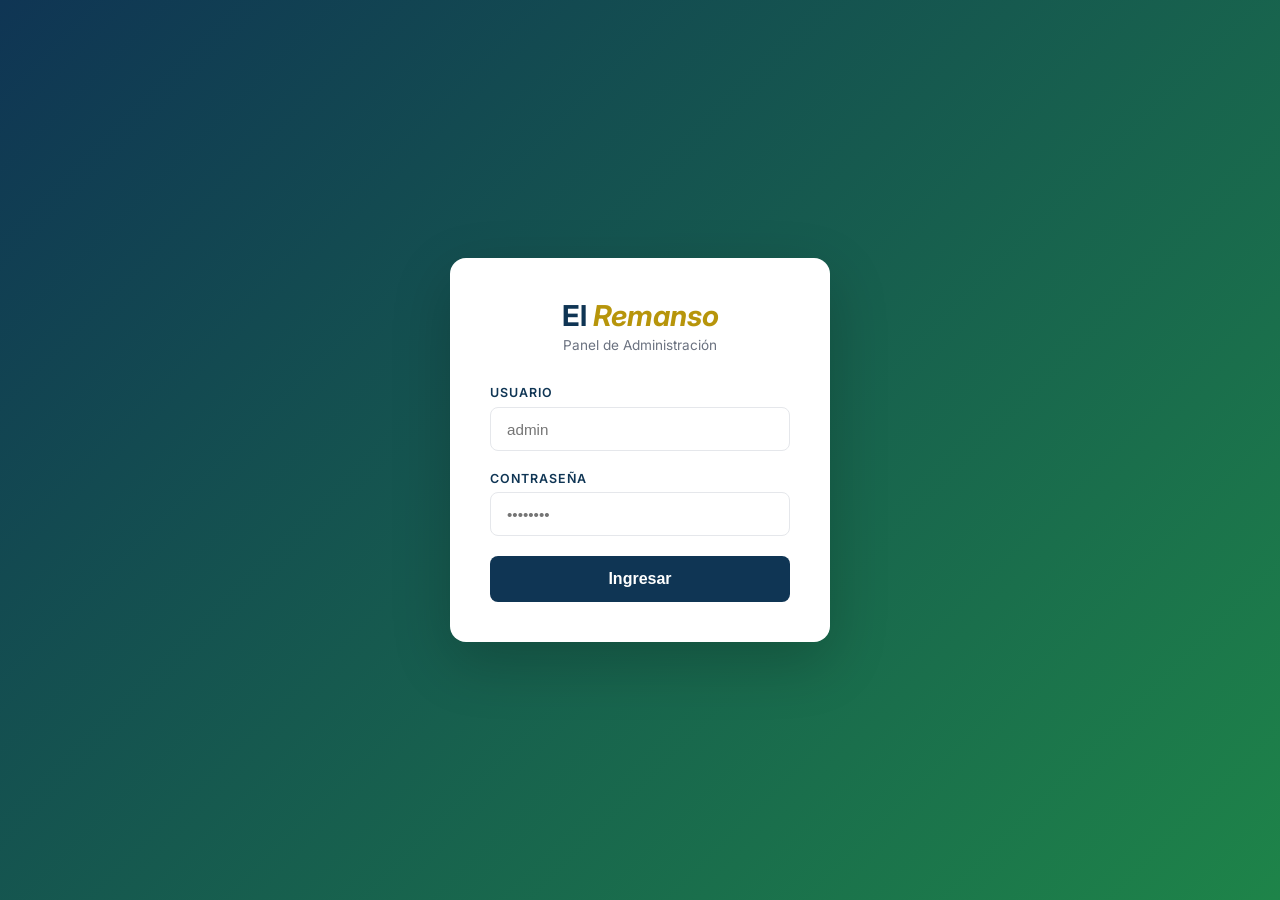
==== index.html @ 574b4c00 "restaurar pagina principal" ====
<!DOCTYPE html>
<html lang="es">
<head>
  <meta charset="UTF-8"/>
  <meta name="viewport" content="width=device-width, initial-scale=1.0"/>
  <title>Panel Admin – El Remanso</title>
  <link href="https://fonts.googleapis.com/css2?family=Inter:wght@300;400;500;600;700&display=swap" rel="stylesheet"/>
  <style>
    * { box-sizing: border-box; margin: 0; padding: 0; }
    body { font-family: 'Inter', sans-serif; background: #f0f4f8; min-height: 100vh; }

    /* LOGIN */
    .login-screen {
      min-height: 100vh;
      display: flex; align-items: center; justify-content: center;
      background: linear-gradient(135deg, #0F3554 0%, #1E8449 100%);
    }
    .login-box {
      background: #fff;
      border-radius: 16px;
      padding: 2.5rem;
      width: 100%;
      max-width: 380px;
      box-shadow: 0 20px 60px rgba(0,0,0,.2);
      text-align: center;
    }
    .login-logo {
      font-size: 1.8rem;
      font-weight: 700;
      color: #0F3554;
      margin-bottom: .3rem;
    }
    .login-logo em { color: #B7950B; font-style: italic; }
    .login-sub { font-size: .85rem; color: #6B7280; margin-bottom: 2rem; }
    .login-box label { display: block; text-align: left; font-size: .78rem; font-weight: 600; color: #0F3554; letter-spacing: .08em; text-transform: uppercase; margin-bottom: .4rem; }
    .login-box input { width: 100%; padding: .8rem 1rem; border: 1.5px solid #e5e7eb; border-radius: 8px; font-size: .95rem; margin-bottom: 1.2rem; outline: none; transition: border-color .2s; }
    .login-box input:focus { border-color: #0F3554; }
    .login-btn { width: 100%; padding: .9rem; background: #0F3554; color: #fff; border: none; border-radius: 8px; font-size: 1rem; font-weight: 600; cursor: pointer; transition: background .2s; }
    .login-btn:hover { background: #1A5276; }
    .login-error { color: #e53e3e; font-size: .85rem; margin-top: .8rem; display: none; }

    /* PANEL */
    .panel { display: none; }
    .topbar {
      background: #0F3554;
      color: #fff;
      padding: 1rem 2rem;
      display: flex; align-items: center; justify-content: space-between;
    }
    .topbar-logo { font-size: 1.2rem; font-weight: 700; }
    .topbar-logo em { color: #F0D080; font-style: italic; }
    .topbar-right { display: flex; align-items: center; gap: 1rem; font-size: .85rem; }
    .logout-btn { background: rgba(255,255,255,.15); border: none; color: #fff; padding: .4rem 1rem; border-radius: 6px; cursor: pointer; font-size: .85rem; }
    .logout-btn:hover { background: rgba(255,255,255,.25); }

    .panel-body { display: grid; grid-template-columns: 220px 1fr; min-height: calc(100vh - 60px); }

    /* SIDEBAR */
    .sidebar { background: #fff; border-right: 1px solid #e5e7eb; padding: 1.5rem 0; }
    .sidebar-item {
      display: flex; align-items: center; gap: .8rem;
      padding: .8rem 1.5rem;
      cursor: pointer;
      font-size: .9rem; font-weight: 500; color: #374151;
      transition: all .15s;
      border-left: 3px solid transparent;
    }
    .sidebar-item:hover { background: #f0f4f8; color: #0F3554; }
    .sidebar-item.active { background: #EFF6FF; color: #0F3554; border-left-color: #0F3554; font-weight: 600; }
    .sidebar-item .icon { font-size: 1.2rem; }

    /* CONTENT */
    .content { padding: 2rem; overflow-y: auto; }
    .page { display: none; }
    .page.active { display: block; }
    .page-title { font-size: 1.5rem; font-weight: 700; color: #0F3554; margin-bottom: .5rem; }
    .page-desc { color: #6B7280; font-size: .9rem; margin-bottom: 2rem; }

    /* CARDS */
    .info-grid { display: grid; grid-template-columns: repeat(auto-fit, minmax(200px, 1fr)); gap: 1rem; margin-bottom: 2rem; }
    .info-card { background: #fff; border-radius: 10px; padding: 1.2rem; border: 1px solid #e5e7eb; }
    .info-card .num { font-size: 2rem; font-weight: 700; color: #0F3554; }
    .info-card .label { font-size: .82rem; color: #6B7280; margin-top: .2rem; }

    /* FORM */
    .form-section { background: #fff; border-radius: 12px; padding: 1.8rem; border: 1px solid #e5e7eb; margin-bottom: 1.5rem; }
    .form-section h3 { font-size: 1rem; font-weight: 600; color: #0F3554; margin-bottom: 1.2rem; padding-bottom: .8rem; border-bottom: 1px solid #f3f4f6; }
    .form-group { margin-bottom: 1.2rem; }
    .form-group label { display: block; font-size: .78rem; font-weight: 600; color: #374151; letter-spacing: .08em; text-transform: uppercase; margin-bottom: .4rem; }
    .form-group input, .form-group textarea, .form-group select { width: 100%; padding: .75rem 1rem; border: 1.5px solid #e5e7eb; border-radius: 8px; font-size: .93rem; font-family: 'Inter', sans-serif; outline: none; transition: border-color .2s; }
    .form-group input:focus, .form-group textarea:focus { border-color: #0F3554; }
    .form-row { display: grid; grid-template-columns: 1fr 1fr; gap: 1rem; }
    .save-btn { background: #1E8449; color: #fff; border: none; padding: .8rem 2rem; border-radius: 8px; font-size: .95rem; font-weight: 600; cursor: pointer; transition: background .2s; }
    .save-btn:hover { background: #27AE60; }
    .save-msg { display: none; margin-left: 1rem; color: #1E8449; font-size: .9rem; font-weight: 500; }

    /* HABITACIONES */
    .room-list { display: flex; flex-direction: column; gap: 1rem; }
    .room-item { background: #fff; border-radius: 10px; padding: 1.2rem 1.5rem; border: 1px solid #e5e7eb; display: flex; align-items: center; justify-content: space-between; }
    .room-item-info h4 { font-size: .95rem; font-weight: 600; color: #0F3554; }
    .room-item-info p { font-size: .82rem; color: #6B7280; margin-top: .2rem; }
    .room-badge-sm { font-size: .72rem; font-weight: 600; padding: .25rem .7rem; border-radius: 20px; }
    .badge-triple { background: #dbeafe; color: #1e40af; }
    .badge-doble { background: #dcfce7; color: #166534; }
    .badge-mat { background: #fef3c7; color: #92400e; }
    .room-actions { display: flex; gap: .5rem; }
    .btn-sm { padding: .4rem .9rem; border-radius: 6px; font-size: .8rem; font-weight: 600; cursor: pointer; border: none; }
    .btn-edit { background: #e0f2fe; color: #0369a1; }
    .btn-edit:hover { background: #bae6fd; }

    /* INSTRUCCIONES */
    .instructions { background: #fff; border-radius: 12px; padding: 1.8rem; border: 1px solid #e5e7eb; }
    .step { display: flex; gap: 1rem; margin-bottom: 1.5rem; align-items: flex-start; }
    .step-num { background: #0F3554; color: #fff; width: 32px; height: 32px; border-radius: 50%; display: flex; align-items: center; justify-content: center; font-weight: 700; font-size: .9rem; flex-shrink: 0; }
    .step-content h4 { font-size: .95rem; font-weight: 600; color: #0F3554; margin-bottom: .3rem; }
    .step-content p { font-size: .85rem; color: #6B7280; line-height: 1.6; }
    .code-block { background: #f8fafc; border: 1px solid #e5e7eb; border-radius: 6px; padding: .6rem 1rem; font-family: monospace; font-size: .85rem; color: #374151; margin-top: .5rem; }

    @media (max-width: 768px) {
      .panel-body { grid-template-columns: 1fr; }
      .sidebar { display: none; }
      .form-row { grid-template-columns: 1fr; }
    }
  </style>
</head>
<body>

<!-- LOGIN -->
<div class="login-screen" id="loginScreen">
  <div class="login-box">
    <div class="login-logo">El <em>Remanso</em></div>
    <p class="login-sub">Panel de Administración</p>
    <label for="user">Usuario</label>
    <input type="text" id="user" placeholder="admin"/>
    <label for="pass">Contraseña</label>
    <input type="password" id="pass" placeholder="••••••••" onkeydown="if(event.key==='Enter') login()"/>
    <button class="login-btn" onclick="login()">Ingresar</button>
    <p class="login-error" id="loginError">❌ Usuario o contraseña incorrectos</p>
  </div>
</div>

<!-- PANEL -->
<div class="panel" id="panel">
  <div class="topbar">
    <div class="topbar-logo">El <em>Remanso</em> — Admin</div>
    <div class="topbar-right">
      <span>👤 Administrador</span>
      <button class="logout-btn" onclick="logout()">Cerrar sesión</button>
    </div>
  </div>

  <div class="panel-body">
    <div class="sidebar">
      <div class="sidebar-item active" onclick="showPage('dashboard')">
        <span class="icon">📊</span> Dashboard
      </div>
      <div class="sidebar-item" onclick="showPage('general')">
        <span class="icon">⚙️</span> Datos generales
      </div>
      <div class="sidebar-item" onclick="showPage('habitaciones')">
        <span class="icon">🛏️</span> Habitaciones
      </div>
      <div class="sidebar-item" onclick="showPage('fotos')">
        <span class="icon">📸</span> Cómo subir fotos
      </div>
      <div class="sidebar-item" onclick="showPage('sitio')">
        <span class="icon">🌐</span> Ver sitio
      </div>
    </div>

    <div class="content">

      <!-- DASHBOARD -->
      <div class="page active" id="page-dashboard">
        <h2 class="page-title">¡Bienvenido al Panel! 🌴</h2>
        <p class="page-desc">Desde aquí puedes administrar el sitio web de El Remanso.</p>
        <div class="info-grid">
          <div class="info-card"><div class="num">7</div><div class="label">Habitaciones disponibles</div></div>
          <div class="info-card"><div class="num">1</div><div class="label">Departamento Triple</div></div>
          <div class="info-card"><div class="num">3</div><div class="label">Departamentos Dobles</div></div>
          <div class="info-card"><div class="num">3</div><div class="label">Habitaciones Matrimoniales</div></div>
        </div>
        <div class="form-section">
          <h3>🔗 Links importantes</h3>
          <p style="font-size:.9rem;color:#374151;margin-bottom:.8rem;">📱 <strong>Sitio web:</strong> <a href="https://elremanso-tonsupa.netlify.app" target="_blank" style="color:#0F3554;">elremanso-tonsupa.netlify.app</a></p>
          <p style="font-size:.9rem;color:#374151;margin-bottom:.8rem;">💬 <strong>WhatsApp:</strong> +593 96 356 0568</p>
          <p style="font-size:.9rem;color:#374151;">📍 <strong>Ubicación:</strong> Tonsupa, Esmeraldas, Ecuador</p>
        </div>
      </div>

      <!-- DATOS GENERALES -->
      <div class="page" id="page-general">
        <h2 class="page-title">⚙️ Datos Generales</h2>
        <p class="page-desc">Para cambiar estos datos, edita el archivo <strong>index.html</strong> en VS Code.</p>
        <div class="form-section">
          <h3>Información del hostal</h3>
          <div class="form-group">
            <label>Nombre del hostal</label>
            <input type="text" value="El Remanso" id="nombreHostal"/>
          </div>
          <div class="form-row">
            <div class="form-group">
              <label>Número WhatsApp</label>
              <input type="text" value="+593 96 356 0568" id="waHostal"/>
            </div>
            <div class="form-group">
              <label>Instagram</label>
              <input type="text" value="@elremanso_tonsupa" id="igHostal"/>
            </div>
          </div>
          <div class="form-group">
            <label>Texto principal (hero)</label>
            <input type="text" value="Tu paraíso junto al Pacífico" id="heroText"/>
          </div>
          <div class="form-group">
            <label>Subtítulo</label>
            <input type="text" value="Departamentos completos con cocina, sala y baño privado. A solo 30 metros del mar." id="heroSub"/>
          </div>
          <button class="save-btn" onclick="mostrarInstrucciones()">Ver instrucciones para guardar</button>
          <span class="save-msg" id="saveMsg">✅ Copia estos valores en tu index.html</span>
        </div>
        <div class="form-section" id="instruccionesDiv" style="display:none;">
          <h3>📋 Cómo aplicar los cambios</h3>
          <div class="step">
            <div class="step-num">1</div>
            <div class="step-content">
              <h4>Abre index.html en VS Code</h4>
              <p>En el panel izquierdo haz clic en index.html</p>
            </div>
          </div>
          <div class="step">
            <div class="step-num">2</div>
            <div class="step-content">
              <h4>Busca el texto a cambiar</h4>
              <p>Usa <strong>Ctrl + F</strong> para buscar el texto original y reemplázalo</p>
            </div>
          </div>
          <div class="step">
            <div class="step-num">3</div>
            <div class="step-content">
              <h4>Guarda y sube</h4>
              <div class="code-block">Ctrl + S → git add . → git commit -m "cambios" → git push</div>
            </div>
          </div>
        </div>
      </div>

      <!-- HABITACIONES -->
      <div class="page" id="page-habitaciones">
        <h2 class="page-title">🛏️ Habitaciones</h2>
        <p class="page-desc">Listado de todas las habitaciones del hostal.</p>
        <div class="room-list">
          <div class="room-item">
            <div class="room-item-info">
              <h4>Departamento Triple — Depto 9</h4>
              <p>Hasta 8 personas · 3 habitaciones · 2 baños · A/C · TV · Refrigeradora · Wi-Fi</p>
            </div>
            <span class="room-badge-sm badge-triple">Triple</span>
          </div>
          <div class="room-item">
            <div class="room-item-info">
              <h4>Departamento Doble — Depto 4</h4>
              <p>Hasta 5 personas · 2 habitaciones · Baño privado · Cocina · A/C · TV</p>
            </div>
            <span class="room-badge-sm badge-doble">Doble</span>
          </div>
          <div class="room-item">
            <div class="room-item-info">
              <h4>Departamento Doble — Cabaña 10</h4>
              <p>Hasta 6 personas · 2 habitaciones · Baño privado · A/C · TV</p>
            </div>
            <span class="room-badge-sm badge-doble">Doble</span>
          </div>
          <div class="room-item">
            <div class="room-item-info">
              <h4>Departamento Doble — Cabaña 11</h4>
              <p>Hasta 6 personas · 2 habitaciones · Baño privado · A/C · TV</p>
            </div>
            <span class="room-badge-sm badge-doble">Doble</span>
          </div>
          <div class="room-item">
            <div class="room-item-info">
              <h4>Habitación Matrimonial — Cabaña 6</h4>
              <p>2 personas · Cama matrimonial · Baño privado · A/C · TV · Refrigeradora</p>
            </div>
            <span class="room-badge-sm badge-mat">Matrimonial</span>
          </div>
          <div class="room-item">
            <div class="room-item-info">
              <h4>Habitación Matrimonial — Cabaña 8</h4>
              <p>2 personas · Cama matrimonial · Baño privado · A/C · TV · Refrigeradora</p>
            </div>
            <span class="room-badge-sm badge-mat">Matrimonial</span>
          </div>
          <div class="room-item">
            <div class="room-item-info">
              <h4>Habitación Matrimonial — Cabaña 12</h4>
              <p>2 personas · Cama matrimonial · Baño privado · A/C · TV · Refrigeradora</p>
            </div>
            <span class="room-badge-sm badge-mat">Matrimonial</span>
          </div>
        </div>
      </div>

      <!-- FOTOS -->
      <div class="page" id="page-fotos">
        <h2 class="page-title">📸 Cómo subir fotos</h2>
        <p class="page-desc">Sigue estos pasos para agregar o cambiar fotos en el sitio.</p>
        <div class="instructions">
          <div class="step">
            <div class="step-num">1</div>
            <div class="step-content">
              <h4>Guarda la foto en tu computadora</h4>
              <p>Descarga la foto de tu celular o WhatsApp a tu PC.</p>
            </div>
          </div>
          <div class="step">
            <div class="step-num">2</div>
            <div class="step-content">
              <h4>Copia la foto a la carpeta images</h4>
              <p>Ve a esta carpeta en tu PC y pega la foto ahí:</p>
              <div class="code-block">C:\Users\Njpf\el-remanso\images\</div>
            </div>
          </div>
          <div class="step">
            <div class="step-num">3</div>
            <div class="step-content">
              <h4>Renombra la foto con el nombre correcto</h4>
              <p>Cada foto tiene un nombre específico en el sitio:</p>
              <div class="code-block">
                hero.jpg → foto de fondo principal<br/>
                triple.jpg → departamento triple<br/>
                doble-habitacion.jpg → departamento doble 4<br/>
                cabana10.jpg → cabaña 10<br/>
                cabana11.jpg → cabaña 11<br/>
                mat6-2.jpg → matrimonial cabaña 6<br/>
                mat8-2.jpg → matrimonial cabaña 8<br/>
                mat12-1.jpg → matrimonial cabaña 12<br/>
                piscina1.jpg → piscina<br/>
                area-social.jpg → área social<br/>
                gimnasio.jpg → gimnasio<br/>
                billar.jpg → billar<br/>
                fachada.jpg → fachada exterior
              </div>
            </div>
          </div>
          <div class="step">
            <div class="step-num">4</div>
            <div class="step-content">
              <h4>Sube los cambios a internet</h4>
              <p>En la terminal de VS Code ejecuta:</p>
              <div class="code-block">git add .<br/>git commit -m "nuevas fotos"<br/>git push</div>
            </div>
          </div>
        </div>
      </div>

      <!-- SITIO -->
      <div class="page" id="page-sitio">
        <h2 class="page-title">🌐 Ver sitio web</h2>
        <p class="page-desc">Accede al sitio web público de El Remanso.</p>
        <div class="form-section">
          <h3>Links del sitio</h3>
          <p style="margin-bottom:1rem;font-size:.95rem;">
            🌍 <strong>Sitio público:</strong><br/>
            <a href="https://elremanso-tonsupa.netlify.app" target="_blank" style="color:#0F3554;font-size:1.1rem;font-weight:600;">elremanso-tonsupa.netlify.app</a>
          </p>
          <a href="https://elremanso-tonsupa.netlify.app" target="_blank" style="display:inline-block;background:#0F3554;color:#fff;padding:.8rem 1.8rem;border-radius:8px;font-weight:600;text-decoration:none;margin-top:.5rem;">
            Abrir sitio web →
          </a>
        </div>
      </div>

    </div>
  </div>
</div>

<script>
  // ─── CREDENCIALES ────────────────────────────
  // Cambia estas credenciales cuando quieras
  const USUARIO = 'admin';
  const PASSWORD = 'remanso2025';

  function login() {
    const u = document.getElementById('user').value;
    const p = document.getElementById('pass').value;
    if (u === USUARIO && p === PASSWORD) {
      document.getElementById('loginScreen').style.display = 'none';
      document.getElementById('panel').style.display = 'block';
    } else {
      document.getElementById('loginError').style.display = 'block';
    }
  }

  function logout() {
    document.getElementById('loginScreen').style.display = 'flex';
    document.getElementById('panel').style.display = 'none';
    document.getElementById('user').value = '';
    document.getElementById('pass').value = '';
  }

  function showPage(name) {
    document.querySelectorAll('.page').forEach(p => p.classList.remove('active'));
    document.querySelectorAll('.sidebar-item').forEach(s => s.classList.remove('active'));
    document.getElementById('page-' + name).classList.add('active');
    event.currentTarget.classList.add('active');
  }

  function mostrarInstrucciones() {
    document.getElementById('instruccionesDiv').style.display = 'block';
    document.getElementById('saveMsg').style.display = 'inline';
  }
</script>
</body>
</html>
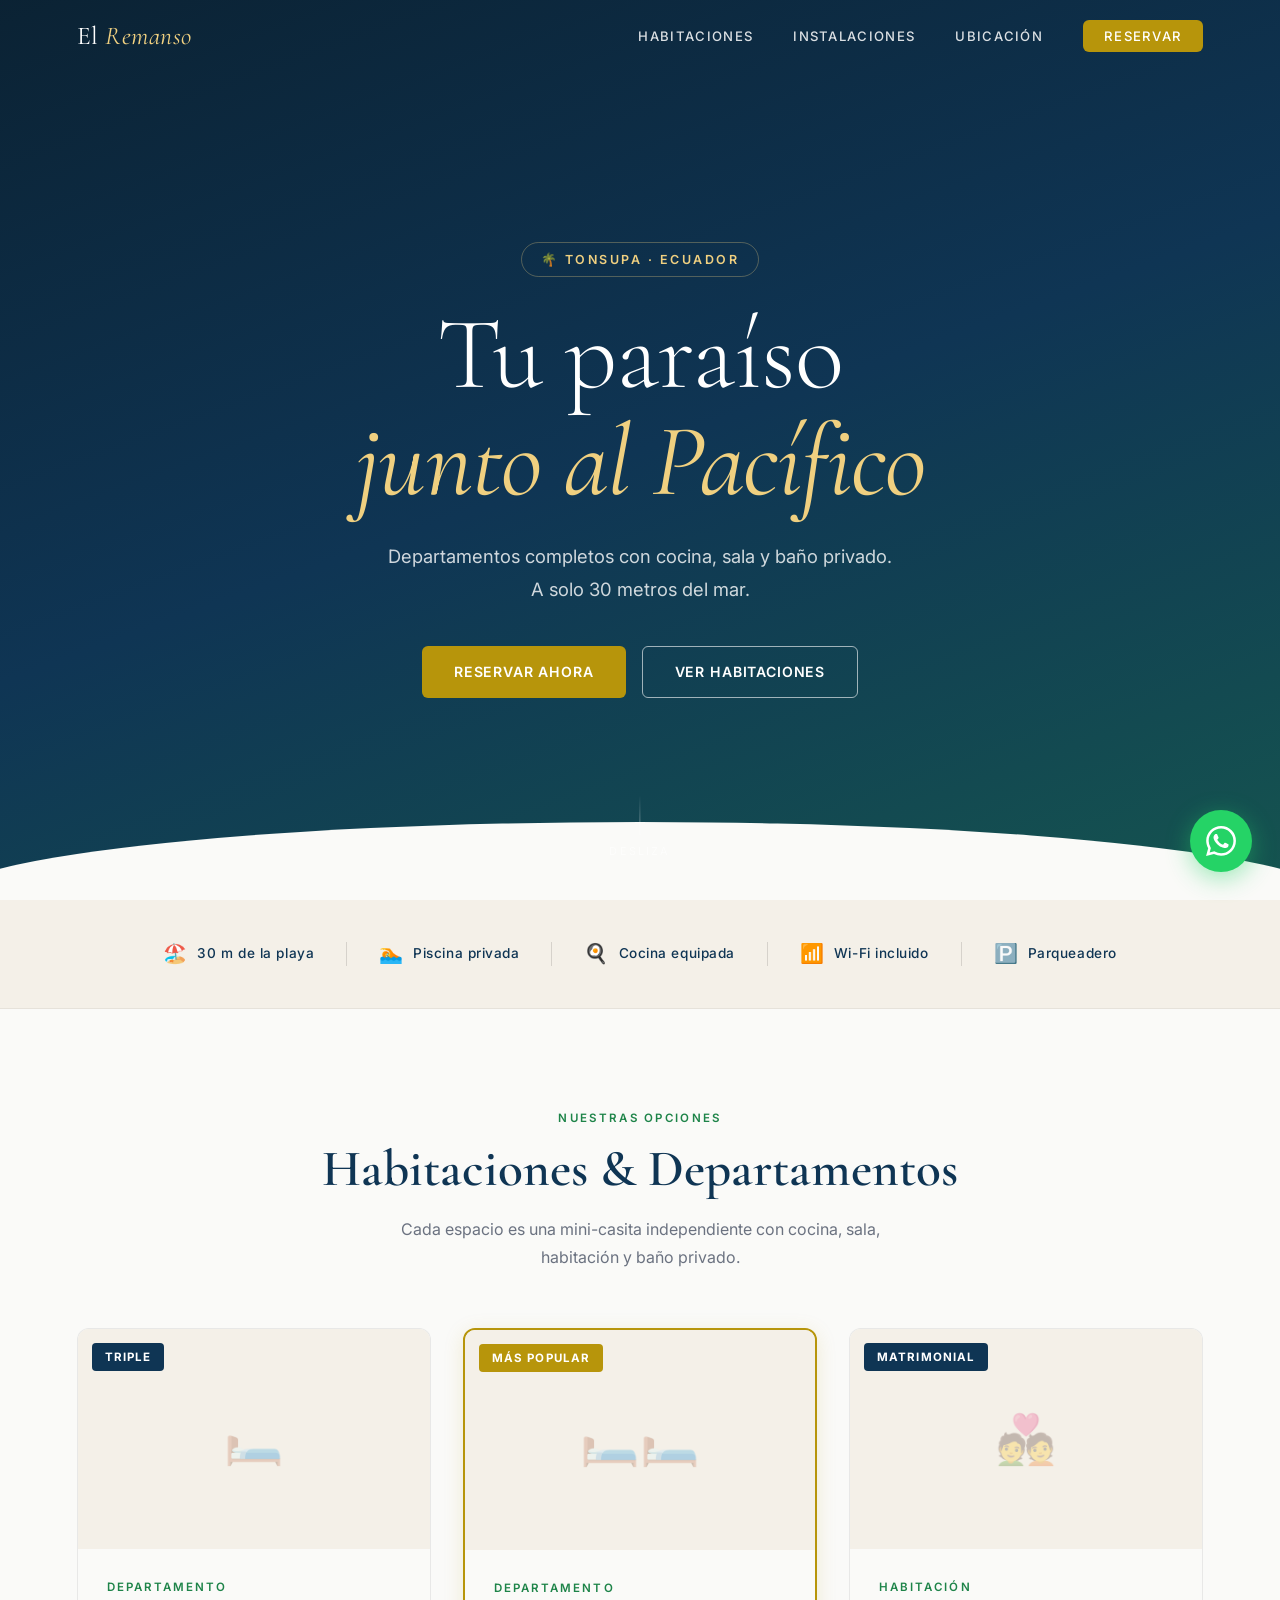
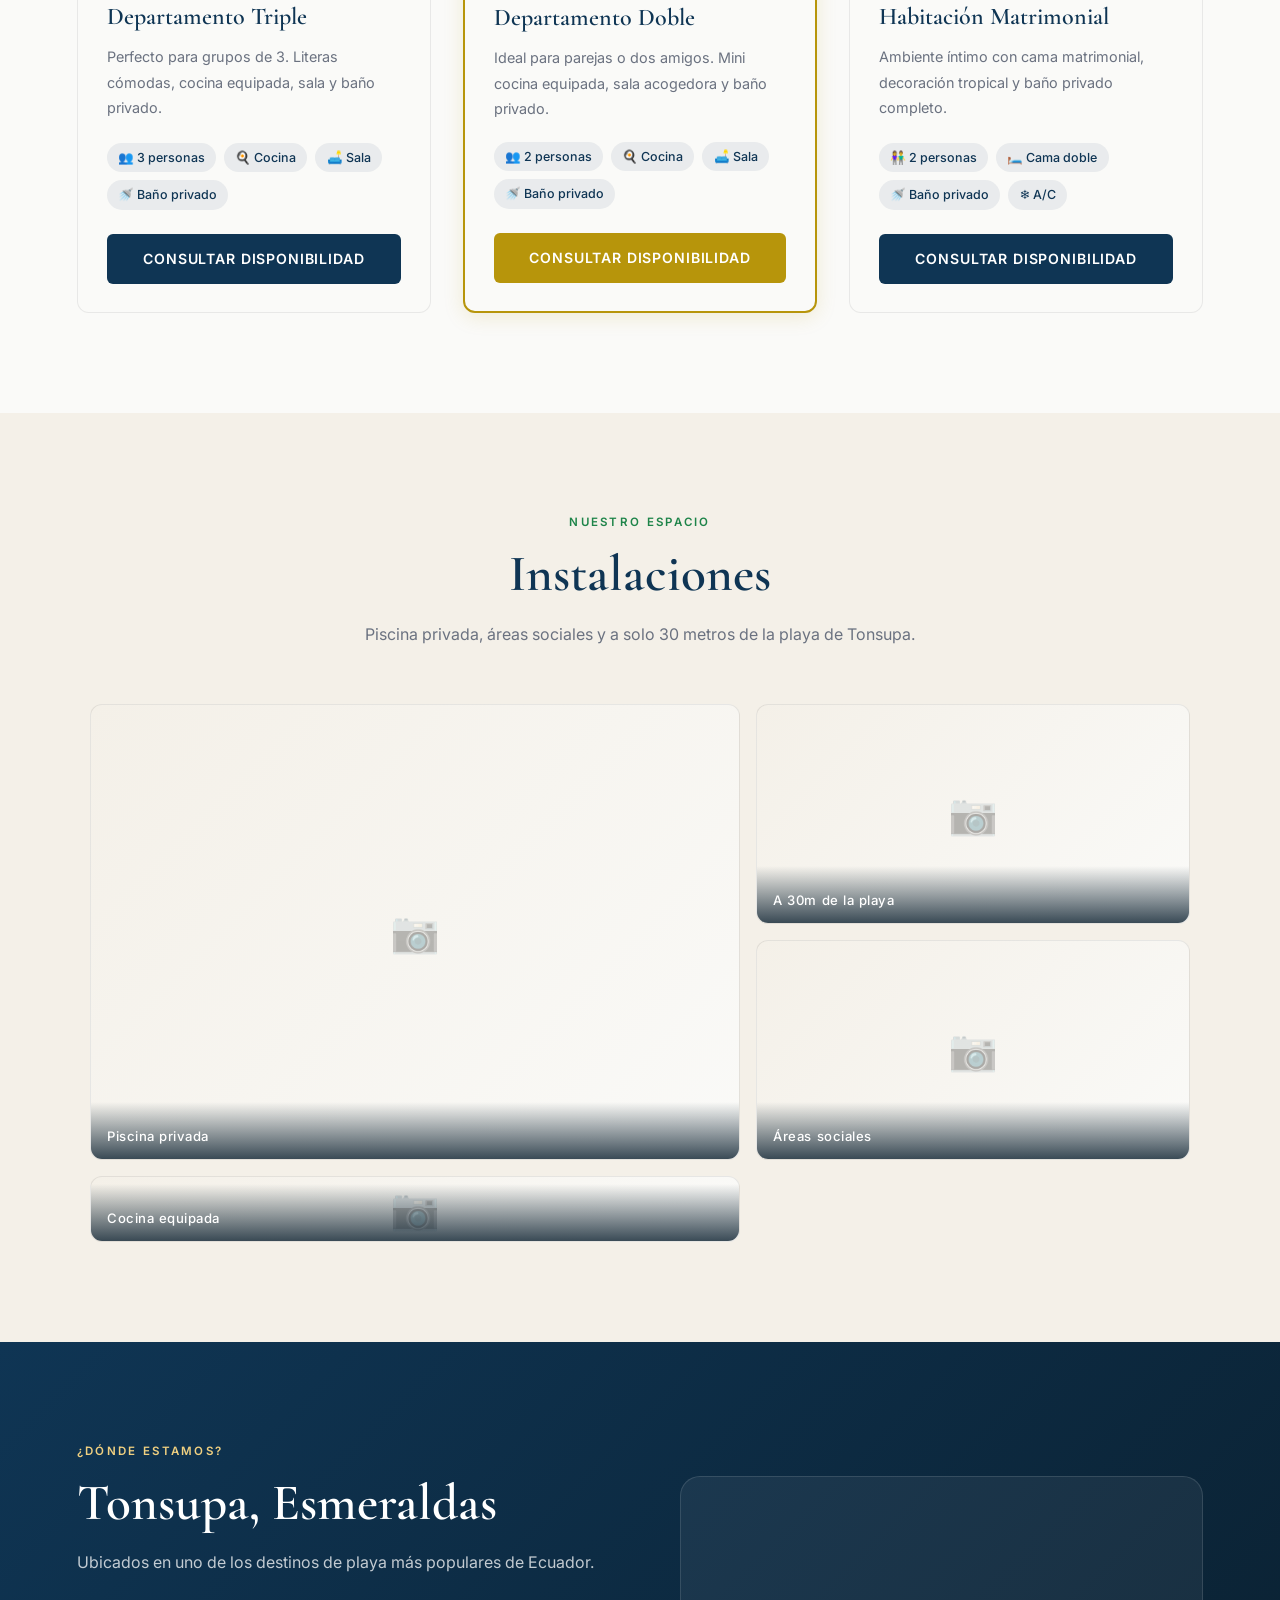
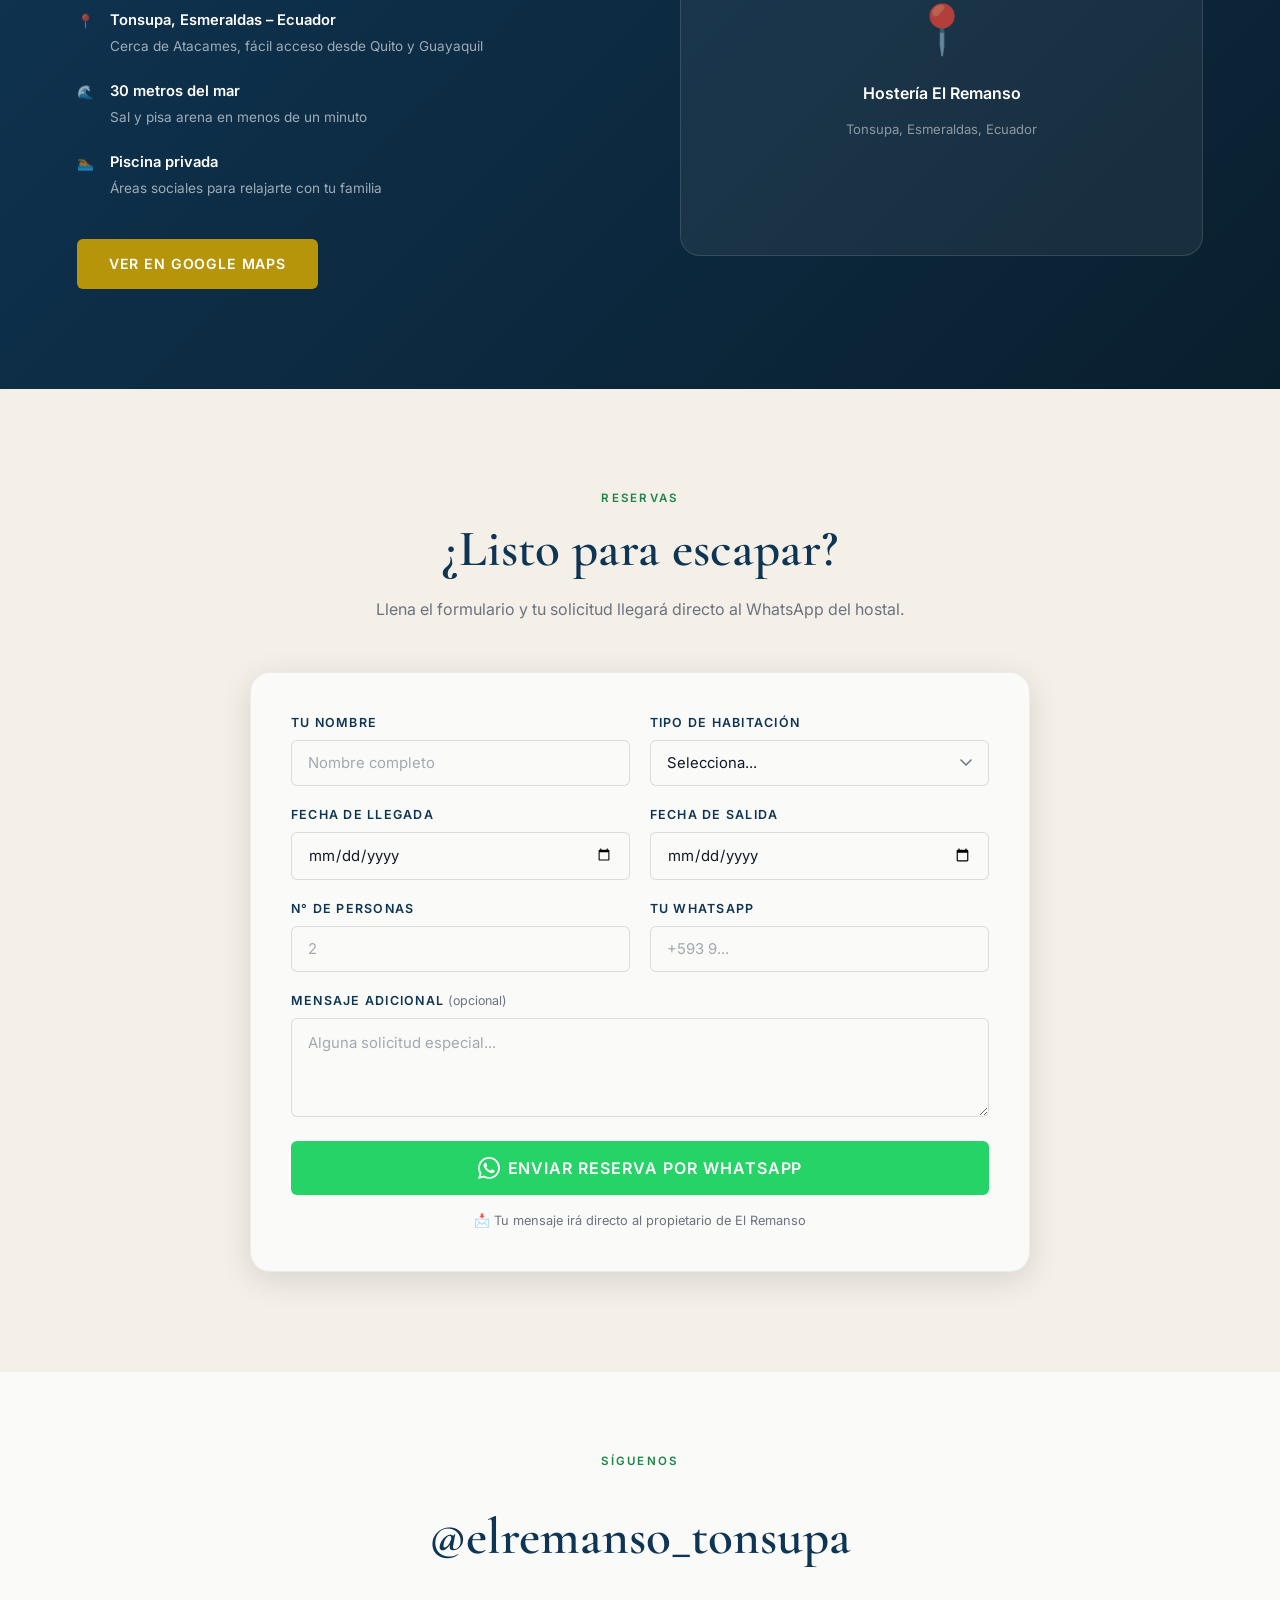
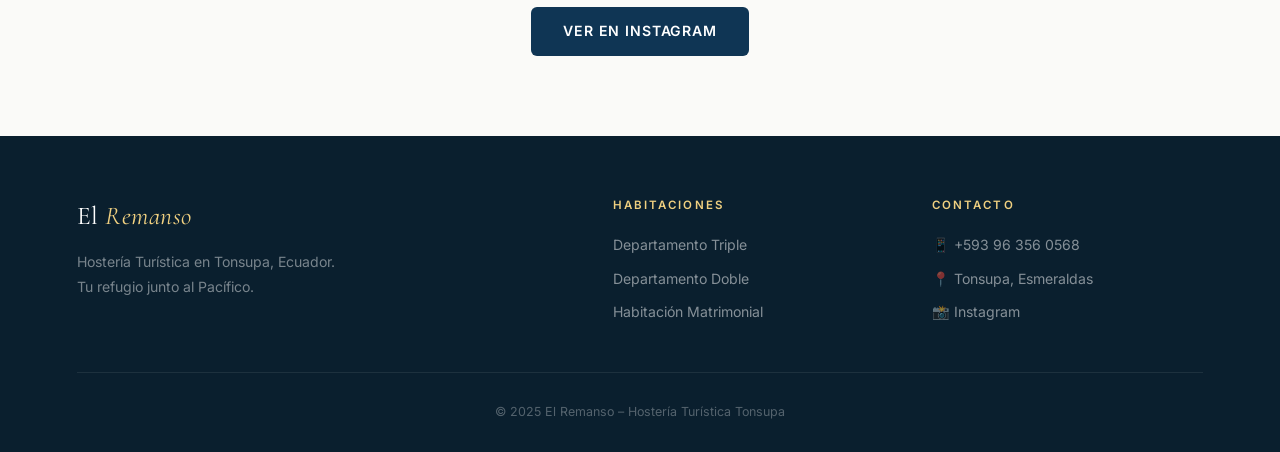
==== commit 6512e74d: "restaurar sitio clientes" ====
--- a/index.html
+++ b/index.html
@@ -1,415 +1,278 @@
 <!DOCTYPE html>
 <html lang="es">
 <head>
-  <meta charset="UTF-8"/>
+  <meta charset="UTF-8" />
   <meta name="viewport" content="width=device-width, initial-scale=1.0"/>
-  <title>Panel Admin – El Remanso</title>
-  <link href="https://fonts.googleapis.com/css2?family=Inter:wght@300;400;500;600;700&display=swap" rel="stylesheet"/>
-  <style>
-    * { box-sizing: border-box; margin: 0; padding: 0; }
-    body { font-family: 'Inter', sans-serif; background: #f0f4f8; min-height: 100vh; }
-
-    /* LOGIN */
-    .login-screen {
-      min-height: 100vh;
-      display: flex; align-items: center; justify-content: center;
-      background: linear-gradient(135deg, #0F3554 0%, #1E8449 100%);
-    }
-    .login-box {
-      background: #fff;
-      border-radius: 16px;
-      padding: 2.5rem;
-      width: 100%;
-      max-width: 380px;
-      box-shadow: 0 20px 60px rgba(0,0,0,.2);
-      text-align: center;
-    }
-    .login-logo {
-      font-size: 1.8rem;
-      font-weight: 700;
-      color: #0F3554;
-      margin-bottom: .3rem;
-    }
-    .login-logo em { color: #B7950B; font-style: italic; }
-    .login-sub { font-size: .85rem; color: #6B7280; margin-bottom: 2rem; }
-    .login-box label { display: block; text-align: left; font-size: .78rem; font-weight: 600; color: #0F3554; letter-spacing: .08em; text-transform: uppercase; margin-bottom: .4rem; }
-    .login-box input { width: 100%; padding: .8rem 1rem; border: 1.5px solid #e5e7eb; border-radius: 8px; font-size: .95rem; margin-bottom: 1.2rem; outline: none; transition: border-color .2s; }
-    .login-box input:focus { border-color: #0F3554; }
-    .login-btn { width: 100%; padding: .9rem; background: #0F3554; color: #fff; border: none; border-radius: 8px; font-size: 1rem; font-weight: 600; cursor: pointer; transition: background .2s; }
-    .login-btn:hover { background: #1A5276; }
-    .login-error { color: #e53e3e; font-size: .85rem; margin-top: .8rem; display: none; }
-
-    /* PANEL */
-    .panel { display: none; }
-    .topbar {
-      background: #0F3554;
-      color: #fff;
-      padding: 1rem 2rem;
-      display: flex; align-items: center; justify-content: space-between;
-    }
-    .topbar-logo { font-size: 1.2rem; font-weight: 700; }
-    .topbar-logo em { color: #F0D080; font-style: italic; }
-    .topbar-right { display: flex; align-items: center; gap: 1rem; font-size: .85rem; }
-    .logout-btn { background: rgba(255,255,255,.15); border: none; color: #fff; padding: .4rem 1rem; border-radius: 6px; cursor: pointer; font-size: .85rem; }
-    .logout-btn:hover { background: rgba(255,255,255,.25); }
-
-    .panel-body { display: grid; grid-template-columns: 220px 1fr; min-height: calc(100vh - 60px); }
-
-    /* SIDEBAR */
-    .sidebar { background: #fff; border-right: 1px solid #e5e7eb; padding: 1.5rem 0; }
-    .sidebar-item {
-      display: flex; align-items: center; gap: .8rem;
-      padding: .8rem 1.5rem;
-      cursor: pointer;
-      font-size: .9rem; font-weight: 500; color: #374151;
-      transition: all .15s;
-      border-left: 3px solid transparent;
-    }
-    .sidebar-item:hover { background: #f0f4f8; color: #0F3554; }
-    .sidebar-item.active { background: #EFF6FF; color: #0F3554; border-left-color: #0F3554; font-weight: 600; }
-    .sidebar-item .icon { font-size: 1.2rem; }
-
-    /* CONTENT */
-    .content { padding: 2rem; overflow-y: auto; }
-    .page { display: none; }
-    .page.active { display: block; }
-    .page-title { font-size: 1.5rem; font-weight: 700; color: #0F3554; margin-bottom: .5rem; }
-    .page-desc { color: #6B7280; font-size: .9rem; margin-bottom: 2rem; }
-
-    /* CARDS */
-    .info-grid { display: grid; grid-template-columns: repeat(auto-fit, minmax(200px, 1fr)); gap: 1rem; margin-bottom: 2rem; }
-    .info-card { background: #fff; border-radius: 10px; padding: 1.2rem; border: 1px solid #e5e7eb; }
-    .info-card .num { font-size: 2rem; font-weight: 700; color: #0F3554; }
-    .info-card .label { font-size: .82rem; color: #6B7280; margin-top: .2rem; }
-
-    /* FORM */
-    .form-section { background: #fff; border-radius: 12px; padding: 1.8rem; border: 1px solid #e5e7eb; margin-bottom: 1.5rem; }
-    .form-section h3 { font-size: 1rem; font-weight: 600; color: #0F3554; margin-bottom: 1.2rem; padding-bottom: .8rem; border-bottom: 1px solid #f3f4f6; }
-    .form-group { margin-bottom: 1.2rem; }
-    .form-group label { display: block; font-size: .78rem; font-weight: 600; color: #374151; letter-spacing: .08em; text-transform: uppercase; margin-bottom: .4rem; }
-    .form-group input, .form-group textarea, .form-group select { width: 100%; padding: .75rem 1rem; border: 1.5px solid #e5e7eb; border-radius: 8px; font-size: .93rem; font-family: 'Inter', sans-serif; outline: none; transition: border-color .2s; }
-    .form-group input:focus, .form-group textarea:focus { border-color: #0F3554; }
-    .form-row { display: grid; grid-template-columns: 1fr 1fr; gap: 1rem; }
-    .save-btn { background: #1E8449; color: #fff; border: none; padding: .8rem 2rem; border-radius: 8px; font-size: .95rem; font-weight: 600; cursor: pointer; transition: background .2s; }
-    .save-btn:hover { background: #27AE60; }
-    .save-msg { display: none; margin-left: 1rem; color: #1E8449; font-size: .9rem; font-weight: 500; }
-
-    /* HABITACIONES */
-    .room-list { display: flex; flex-direction: column; gap: 1rem; }
-    .room-item { background: #fff; border-radius: 10px; padding: 1.2rem 1.5rem; border: 1px solid #e5e7eb; display: flex; align-items: center; justify-content: space-between; }
-    .room-item-info h4 { font-size: .95rem; font-weight: 600; color: #0F3554; }
-    .room-item-info p { font-size: .82rem; color: #6B7280; margin-top: .2rem; }
-    .room-badge-sm { font-size: .72rem; font-weight: 600; padding: .25rem .7rem; border-radius: 20px; }
-    .badge-triple { background: #dbeafe; color: #1e40af; }
-    .badge-doble { background: #dcfce7; color: #166534; }
-    .badge-mat { background: #fef3c7; color: #92400e; }
-    .room-actions { display: flex; gap: .5rem; }
-    .btn-sm { padding: .4rem .9rem; border-radius: 6px; font-size: .8rem; font-weight: 600; cursor: pointer; border: none; }
-    .btn-edit { background: #e0f2fe; color: #0369a1; }
-    .btn-edit:hover { background: #bae6fd; }
-
-    /* INSTRUCCIONES */
-    .instructions { background: #fff; border-radius: 12px; padding: 1.8rem; border: 1px solid #e5e7eb; }
-    .step { display: flex; gap: 1rem; margin-bottom: 1.5rem; align-items: flex-start; }
-    .step-num { background: #0F3554; color: #fff; width: 32px; height: 32px; border-radius: 50%; display: flex; align-items: center; justify-content: center; font-weight: 700; font-size: .9rem; flex-shrink: 0; }
-    .step-content h4 { font-size: .95rem; font-weight: 600; color: #0F3554; margin-bottom: .3rem; }
-    .step-content p { font-size: .85rem; color: #6B7280; line-height: 1.6; }
-    .code-block { background: #f8fafc; border: 1px solid #e5e7eb; border-radius: 6px; padding: .6rem 1rem; font-family: monospace; font-size: .85rem; color: #374151; margin-top: .5rem; }
-
-    @media (max-width: 768px) {
-      .panel-body { grid-template-columns: 1fr; }
-      .sidebar { display: none; }
-      .form-row { grid-template-columns: 1fr; }
-    }
-  </style>
+  <title>El Remanso – Hostería Turística Tonsupa</title>
+  <link rel="preconnect" href="https://fonts.googleapis.com"/>
+  <link rel="preconnect" href="https://fonts.gstatic.com" crossorigin/>
+  <link href="https://fonts.googleapis.com/css2?family=Cormorant+Garamond:wght@300;400;600;700&family=Inter:wght@300;400;500;600&display=swap" rel="stylesheet"/>
+  <link rel="stylesheet" href="css/style.css"/>
+  <link rel="stylesheet" href="css/components.css"/>
 </head>
 <body>
 
-<!-- LOGIN -->
-<div class="login-screen" id="loginScreen">
-  <div class="login-box">
-    <div class="login-logo">El <em>Remanso</em></div>
-    <p class="login-sub">Panel de Administración</p>
-    <label for="user">Usuario</label>
-    <input type="text" id="user" placeholder="admin"/>
-    <label for="pass">Contraseña</label>
-    <input type="password" id="pass" placeholder="••••••••" onkeydown="if(event.key==='Enter') login()"/>
-    <button class="login-btn" onclick="login()">Ingresar</button>
-    <p class="login-error" id="loginError">❌ Usuario o contraseña incorrectos</p>
+  <nav class="navbar" id="navbar">
+    <div class="nav-container">
+      <a href="#inicio" class="nav-logo">
+        <span class="logo-text">El <em>Remanso</em></span>
+      </a>
+      <ul class="nav-links" id="navLinks">
+        <li><a href="#habitaciones">Habitaciones</a></li>
+        <li><a href="#instalaciones">Instalaciones</a></li>
+        <li><a href="#ubicacion">Ubicación</a></li>
+        <li><a href="#reservar" class="nav-btn">Reservar</a></li>
+      </ul>
+      <button class="hamburger" id="hamburger" aria-label="Menú">
+        <span></span><span></span><span></span>
+      </button>
+    </div>
+  </nav>
+
+  <section class="hero" id="inicio">
+    <div class="hero-overlay"></div>
+    <div class="hero-content">
+      <span class="hero-badge">🌴 Tonsupa · Ecuador</span>
+      <h1 class="hero-title">
+        Tu paraíso<br/>
+        <em>junto al Pacífico</em>
+      </h1>
+      <p class="hero-sub">
+        Departamentos completos con cocina, sala y baño privado.<br/>
+        A solo 30 metros del mar.
+      </p>
+      <div class="hero-actions">
+        <a href="#reservar" class="btn btn-gold">Reservar ahora</a>
+        <a href="#habitaciones" class="btn btn-ghost">Ver habitaciones</a>
+      </div>
+    </div>
+    <div class="hero-scroll"><span></span><p>Desliza</p></div>
+  </section>
+
+  <div class="features-bar">
+    <div class="feature"><span class="feat-icon">🏖️</span><span>30 m de la playa</span></div>
+    <div class="feat-divider"></div>
+    <div class="feature"><span class="feat-icon">🏊</span><span>Piscina privada</span></div>
+    <div class="feat-divider"></div>
+    <div class="feature"><span class="feat-icon">🍳</span><span>Cocina equipada</span></div>
+    <div class="feat-divider"></div>
+    <div class="feature"><span class="feat-icon">📶</span><span>Wi-Fi incluido</span></div>
+    <div class="feat-divider"></div>
+    <div class="feature"><span class="feat-icon">🅿️</span><span>Parqueadero</span></div>
   </div>
-</div>
-
-<!-- PANEL -->
-<div class="panel" id="panel">
-  <div class="topbar">
-    <div class="topbar-logo">El <em>Remanso</em> — Admin</div>
-    <div class="topbar-right">
-      <span>👤 Administrador</span>
-      <button class="logout-btn" onclick="logout()">Cerrar sesión</button>
-    </div>
-  </div>
-
-  <div class="panel-body">
-    <div class="sidebar">
-      <div class="sidebar-item active" onclick="showPage('dashboard')">
-        <span class="icon">📊</span> Dashboard
-      </div>
-      <div class="sidebar-item" onclick="showPage('general')">
-        <span class="icon">⚙️</span> Datos generales
-      </div>
-      <div class="sidebar-item" onclick="showPage('habitaciones')">
-        <span class="icon">🛏️</span> Habitaciones
-      </div>
-      <div class="sidebar-item" onclick="showPage('fotos')">
-        <span class="icon">📸</span> Cómo subir fotos
-      </div>
-      <div class="sidebar-item" onclick="showPage('sitio')">
-        <span class="icon">🌐</span> Ver sitio
-      </div>
-    </div>
-
-    <div class="content">
-
-      <!-- DASHBOARD -->
-      <div class="page active" id="page-dashboard">
-        <h2 class="page-title">¡Bienvenido al Panel! 🌴</h2>
-        <p class="page-desc">Desde aquí puedes administrar el sitio web de El Remanso.</p>
-        <div class="info-grid">
-          <div class="info-card"><div class="num">7</div><div class="label">Habitaciones disponibles</div></div>
-          <div class="info-card"><div class="num">1</div><div class="label">Departamento Triple</div></div>
-          <div class="info-card"><div class="num">3</div><div class="label">Departamentos Dobles</div></div>
-          <div class="info-card"><div class="num">3</div><div class="label">Habitaciones Matrimoniales</div></div>
-        </div>
-        <div class="form-section">
-          <h3>🔗 Links importantes</h3>
-          <p style="font-size:.9rem;color:#374151;margin-bottom:.8rem;">📱 <strong>Sitio web:</strong> <a href="https://elremanso-tonsupa.netlify.app" target="_blank" style="color:#0F3554;">elremanso-tonsupa.netlify.app</a></p>
-          <p style="font-size:.9rem;color:#374151;margin-bottom:.8rem;">💬 <strong>WhatsApp:</strong> +593 96 356 0568</p>
-          <p style="font-size:.9rem;color:#374151;">📍 <strong>Ubicación:</strong> Tonsupa, Esmeraldas, Ecuador</p>
-        </div>
-      </div>
-
-      <!-- DATOS GENERALES -->
-      <div class="page" id="page-general">
-        <h2 class="page-title">⚙️ Datos Generales</h2>
-        <p class="page-desc">Para cambiar estos datos, edita el archivo <strong>index.html</strong> en VS Code.</p>
-        <div class="form-section">
-          <h3>Información del hostal</h3>
-          <div class="form-group">
-            <label>Nombre del hostal</label>
-            <input type="text" value="El Remanso" id="nombreHostal"/>
-          </div>
+
+  <section class="section rooms-section" id="habitaciones">
+    <div class="section-header">
+      <span class="eyebrow">Nuestras opciones</span>
+      <h2 class="section-title">Habitaciones & Departamentos</h2>
+      <p class="section-desc">Cada espacio es una mini-casita independiente con cocina, sala, habitación y baño privado.</p>
+    </div>
+    <div class="rooms-grid">
+
+      <div class="room-card">
+        <div class="room-img-wrap">
+          <img src="images/triple.jpg" alt="Departamento Triple" class="room-img"
+               onerror="this.parentElement.classList.add('no-img'); this.style.display='none'"/>
+          <div class="room-img-placeholder">🛏️</div>
+          <span class="room-badge">Triple</span>
+        </div>
+        <div class="room-body">
+          <p class="room-type">Departamento</p>
+          <h3 class="room-name">Departamento Triple</h3>
+          <p class="room-desc">Perfecto para grupos de 3. Literas cómodas, cocina equipada, sala y baño privado.</p>
+          <ul class="room-tags">
+            <li>👥 3 personas</li><li>🍳 Cocina</li><li>🛋️ Sala</li><li>🚿 Baño privado</li>
+          </ul>
+          <a href="#reservar" class="btn btn-dark room-btn">Consultar disponibilidad</a>
+        </div>
+      </div>
+
+      <div class="room-card room-featured">
+        <div class="room-img-wrap">
+          <img src="images/doble.jpg" alt="Departamento Doble" class="room-img"
+               onerror="this.parentElement.classList.add('no-img'); this.style.display='none'"/>
+          <div class="room-img-placeholder">🛏️🛏️</div>
+          <span class="room-badge badge-gold">Más popular</span>
+        </div>
+        <div class="room-body">
+          <p class="room-type">Departamento</p>
+          <h3 class="room-name">Departamento Doble</h3>
+          <p class="room-desc">Ideal para parejas o dos amigos. Mini cocina equipada, sala acogedora y baño privado.</p>
+          <ul class="room-tags">
+            <li>👥 2 personas</li><li>🍳 Cocina</li><li>🛋️ Sala</li><li>🚿 Baño privado</li>
+          </ul>
+          <a href="#reservar" class="btn btn-gold room-btn">Consultar disponibilidad</a>
+        </div>
+      </div>
+
+      <div class="room-card">
+        <div class="room-img-wrap">
+          <img src="images/matrimonial.jpg" alt="Habitación Matrimonial" class="room-img"
+               onerror="this.parentElement.classList.add('no-img'); this.style.display='none'"/>
+          <div class="room-img-placeholder">💑</div>
+          <span class="room-badge">Matrimonial</span>
+        </div>
+        <div class="room-body">
+          <p class="room-type">Habitación</p>
+          <h3 class="room-name">Habitación Matrimonial</h3>
+          <p class="room-desc">Ambiente íntimo con cama matrimonial, decoración tropical y baño privado completo.</p>
+          <ul class="room-tags">
+            <li>👫 2 personas</li><li>🛏️ Cama doble</li><li>🚿 Baño privado</li><li>❄️ A/C</li>
+          </ul>
+          <a href="#reservar" class="btn btn-dark room-btn">Consultar disponibilidad</a>
+        </div>
+      </div>
+
+    </div>
+  </section>
+
+  <section class="section instalaciones-section" id="instalaciones">
+    <div class="section-header">
+      <span class="eyebrow">Nuestro espacio</span>
+      <h2 class="section-title">Instalaciones</h2>
+      <p class="section-desc">Piscina privada, áreas sociales y a solo 30 metros de la playa de Tonsupa.</p>
+    </div>
+    <div class="gallery-grid">
+      <div class="gallery-item gallery-big">
+        <img src="images/piscina.jpg" alt="Piscina" onerror="this.style.display='none'; this.parentElement.classList.add('gallery-placeholder')"/>
+        <div class="gallery-label">Piscina privada</div>
+      </div>
+      <div class="gallery-item">
+        <img src="images/playa.jpg" alt="Playa" onerror="this.style.display='none'; this.parentElement.classList.add('gallery-placeholder')"/>
+        <div class="gallery-label">A 30m de la playa</div>
+      </div>
+      <div class="gallery-item">
+        <img src="images/sala.jpg" alt="Sala" onerror="this.style.display='none'; this.parentElement.classList.add('gallery-placeholder')"/>
+        <div class="gallery-label">Áreas sociales</div>
+      </div>
+      <div class="gallery-item">
+        <img src="images/cocina.jpg" alt="Cocina" onerror="this.style.display='none'; this.parentElement.classList.add('gallery-placeholder')"/>
+        <div class="gallery-label">Cocina equipada</div>
+      </div>
+    </div>
+  </section>
+
+  <section class="section location-section" id="ubicacion">
+    <div class="location-inner">
+      <div class="location-info">
+        <span class="eyebrow eyebrow-light">¿Dónde estamos?</span>
+        <h2 class="section-title title-light">Tonsupa, Esmeraldas</h2>
+        <p class="section-desc desc-light">Ubicados en uno de los destinos de playa más populares de Ecuador.</p>
+        <ul class="location-list">
+          <li><span class="loc-icon">📍</span><div><strong>Tonsupa, Esmeraldas – Ecuador</strong><span>Cerca de Atacames, fácil acceso desde Quito y Guayaquil</span></div></li>
+          <li><span class="loc-icon">🌊</span><div><strong>30 metros del mar</strong><span>Sal y pisa arena en menos de un minuto</span></div></li>
+          <li><span class="loc-icon">🏊</span><div><strong>Piscina privada</strong><span>Áreas sociales para relajarte con tu familia</span></div></li>
+        </ul>
+        <a href="https://www.google.com/maps/search/Tonsupa+Esmeraldas+Ecuador" target="_blank" class="btn btn-gold">Ver en Google Maps</a>
+      </div>
+      <div class="location-map">
+        <div class="map-embed">
+          <span class="map-pin">📍</span>
+          <p>Hostería El Remanso</p>
+          <small>Tonsupa, Esmeraldas, Ecuador</small>
+        </div>
+      </div>
+    </div>
+  </section>
+
+  <section class="section reserve-section" id="reservar">
+    <div class="reserve-inner">
+      <div class="reserve-header">
+        <span class="eyebrow">Reservas</span>
+        <h2 class="section-title">¿Listo para escapar?</h2>
+        <p class="section-desc">Llena el formulario y tu solicitud llegará directo al WhatsApp del hostal.</p>
+      </div>
+      <div class="reserve-form-wrap">
+        <div class="reserve-form">
           <div class="form-row">
             <div class="form-group">
-              <label>Número WhatsApp</label>
-              <input type="text" value="+593 96 356 0568" id="waHostal"/>
-            </div>
-            <div class="form-group">
-              <label>Instagram</label>
-              <input type="text" value="@elremanso_tonsupa" id="igHostal"/>
-            </div>
-          </div>
-          <div class="form-group">
-            <label>Texto principal (hero)</label>
-            <input type="text" value="Tu paraíso junto al Pacífico" id="heroText"/>
-          </div>
-          <div class="form-group">
-            <label>Subtítulo</label>
-            <input type="text" value="Departamentos completos con cocina, sala y baño privado. A solo 30 metros del mar." id="heroSub"/>
-          </div>
-          <button class="save-btn" onclick="mostrarInstrucciones()">Ver instrucciones para guardar</button>
-          <span class="save-msg" id="saveMsg">✅ Copia estos valores en tu index.html</span>
-        </div>
-        <div class="form-section" id="instruccionesDiv" style="display:none;">
-          <h3>📋 Cómo aplicar los cambios</h3>
-          <div class="step">
-            <div class="step-num">1</div>
-            <div class="step-content">
-              <h4>Abre index.html en VS Code</h4>
-              <p>En el panel izquierdo haz clic en index.html</p>
-            </div>
-          </div>
-          <div class="step">
-            <div class="step-num">2</div>
-            <div class="step-content">
-              <h4>Busca el texto a cambiar</h4>
-              <p>Usa <strong>Ctrl + F</strong> para buscar el texto original y reemplázalo</p>
-            </div>
-          </div>
-          <div class="step">
-            <div class="step-num">3</div>
-            <div class="step-content">
-              <h4>Guarda y sube</h4>
-              <div class="code-block">Ctrl + S → git add . → git commit -m "cambios" → git push</div>
-            </div>
-          </div>
-        </div>
-      </div>
-
-      <!-- HABITACIONES -->
-      <div class="page" id="page-habitaciones">
-        <h2 class="page-title">🛏️ Habitaciones</h2>
-        <p class="page-desc">Listado de todas las habitaciones del hostal.</p>
-        <div class="room-list">
-          <div class="room-item">
-            <div class="room-item-info">
-              <h4>Departamento Triple — Depto 9</h4>
-              <p>Hasta 8 personas · 3 habitaciones · 2 baños · A/C · TV · Refrigeradora · Wi-Fi</p>
-            </div>
-            <span class="room-badge-sm badge-triple">Triple</span>
-          </div>
-          <div class="room-item">
-            <div class="room-item-info">
-              <h4>Departamento Doble — Depto 4</h4>
-              <p>Hasta 5 personas · 2 habitaciones · Baño privado · Cocina · A/C · TV</p>
-            </div>
-            <span class="room-badge-sm badge-doble">Doble</span>
-          </div>
-          <div class="room-item">
-            <div class="room-item-info">
-              <h4>Departamento Doble — Cabaña 10</h4>
-              <p>Hasta 6 personas · 2 habitaciones · Baño privado · A/C · TV</p>
-            </div>
-            <span class="room-badge-sm badge-doble">Doble</span>
-          </div>
-          <div class="room-item">
-            <div class="room-item-info">
-              <h4>Departamento Doble — Cabaña 11</h4>
-              <p>Hasta 6 personas · 2 habitaciones · Baño privado · A/C · TV</p>
-            </div>
-            <span class="room-badge-sm badge-doble">Doble</span>
-          </div>
-          <div class="room-item">
-            <div class="room-item-info">
-              <h4>Habitación Matrimonial — Cabaña 6</h4>
-              <p>2 personas · Cama matrimonial · Baño privado · A/C · TV · Refrigeradora</p>
-            </div>
-            <span class="room-badge-sm badge-mat">Matrimonial</span>
-          </div>
-          <div class="room-item">
-            <div class="room-item-info">
-              <h4>Habitación Matrimonial — Cabaña 8</h4>
-              <p>2 personas · Cama matrimonial · Baño privado · A/C · TV · Refrigeradora</p>
-            </div>
-            <span class="room-badge-sm badge-mat">Matrimonial</span>
-          </div>
-          <div class="room-item">
-            <div class="room-item-info">
-              <h4>Habitación Matrimonial — Cabaña 12</h4>
-              <p>2 personas · Cama matrimonial · Baño privado · A/C · TV · Refrigeradora</p>
-            </div>
-            <span class="room-badge-sm badge-mat">Matrimonial</span>
-          </div>
-        </div>
-      </div>
-
-      <!-- FOTOS -->
-      <div class="page" id="page-fotos">
-        <h2 class="page-title">📸 Cómo subir fotos</h2>
-        <p class="page-desc">Sigue estos pasos para agregar o cambiar fotos en el sitio.</p>
-        <div class="instructions">
-          <div class="step">
-            <div class="step-num">1</div>
-            <div class="step-content">
-              <h4>Guarda la foto en tu computadora</h4>
-              <p>Descarga la foto de tu celular o WhatsApp a tu PC.</p>
-            </div>
-          </div>
-          <div class="step">
-            <div class="step-num">2</div>
-            <div class="step-content">
-              <h4>Copia la foto a la carpeta images</h4>
-              <p>Ve a esta carpeta en tu PC y pega la foto ahí:</p>
-              <div class="code-block">C:\Users\Njpf\el-remanso\images\</div>
-            </div>
-          </div>
-          <div class="step">
-            <div class="step-num">3</div>
-            <div class="step-content">
-              <h4>Renombra la foto con el nombre correcto</h4>
-              <p>Cada foto tiene un nombre específico en el sitio:</p>
-              <div class="code-block">
-                hero.jpg → foto de fondo principal<br/>
-                triple.jpg → departamento triple<br/>
-                doble-habitacion.jpg → departamento doble 4<br/>
-                cabana10.jpg → cabaña 10<br/>
-                cabana11.jpg → cabaña 11<br/>
-                mat6-2.jpg → matrimonial cabaña 6<br/>
-                mat8-2.jpg → matrimonial cabaña 8<br/>
-                mat12-1.jpg → matrimonial cabaña 12<br/>
-                piscina1.jpg → piscina<br/>
-                area-social.jpg → área social<br/>
-                gimnasio.jpg → gimnasio<br/>
-                billar.jpg → billar<br/>
-                fachada.jpg → fachada exterior
-              </div>
-            </div>
-          </div>
-          <div class="step">
-            <div class="step-num">4</div>
-            <div class="step-content">
-              <h4>Sube los cambios a internet</h4>
-              <p>En la terminal de VS Code ejecuta:</p>
-              <div class="code-block">git add .<br/>git commit -m "nuevas fotos"<br/>git push</div>
-            </div>
-          </div>
-        </div>
-      </div>
-
-      <!-- SITIO -->
-      <div class="page" id="page-sitio">
-        <h2 class="page-title">🌐 Ver sitio web</h2>
-        <p class="page-desc">Accede al sitio web público de El Remanso.</p>
-        <div class="form-section">
-          <h3>Links del sitio</h3>
-          <p style="margin-bottom:1rem;font-size:.95rem;">
-            🌍 <strong>Sitio público:</strong><br/>
-            <a href="https://elremanso-tonsupa.netlify.app" target="_blank" style="color:#0F3554;font-size:1.1rem;font-weight:600;">elremanso-tonsupa.netlify.app</a>
-          </p>
-          <a href="https://elremanso-tonsupa.netlify.app" target="_blank" style="display:inline-block;background:#0F3554;color:#fff;padding:.8rem 1.8rem;border-radius:8px;font-weight:600;text-decoration:none;margin-top:.5rem;">
-            Abrir sitio web →
-          </a>
-        </div>
-      </div>
-
-    </div>
-  </div>
-</div>
-
-<script>
-  // ─── CREDENCIALES ────────────────────────────
-  // Cambia estas credenciales cuando quieras
-  const USUARIO = 'admin';
-  const PASSWORD = 'remanso2025';
-
-  function login() {
-    const u = document.getElementById('user').value;
-    const p = document.getElementById('pass').value;
-    if (u === USUARIO && p === PASSWORD) {
-      document.getElementById('loginScreen').style.display = 'none';
-      document.getElementById('panel').style.display = 'block';
-    } else {
-      document.getElementById('loginError').style.display = 'block';
-    }
-  }
-
-  function logout() {
-    document.getElementById('loginScreen').style.display = 'flex';
-    document.getElementById('panel').style.display = 'none';
-    document.getElementById('user').value = '';
-    document.getElementById('pass').value = '';
-  }
-
-  function showPage(name) {
-    document.querySelectorAll('.page').forEach(p => p.classList.remove('active'));
-    document.querySelectorAll('.sidebar-item').forEach(s => s.classList.remove('active'));
-    document.getElementById('page-' + name).classList.add('active');
-    event.currentTarget.classList.add('active');
-  }
-
-  function mostrarInstrucciones() {
-    document.getElementById('instruccionesDiv').style.display = 'block';
-    document.getElementById('saveMsg').style.display = 'inline';
-  }
-</script>
+              <label for="nombre">Tu nombre</label>
+              <input type="text" id="nombre" placeholder="Nombre completo"/>
+            </div>
+            <div class="form-group">
+              <label for="habitacion">Tipo de habitación</label>
+              <select id="habitacion">
+                <option value="">Selecciona...</option>
+                <option>Departamento Triple</option>
+                <option>Departamento Doble</option>
+                <option>Habitación Matrimonial</option>
+              </select>
+            </div>
+          </div>
+          <div class="form-row">
+            <div class="form-group">
+              <label for="llegada">Fecha de llegada</label>
+              <input type="date" id="llegada"/>
+            </div>
+            <div class="form-group">
+              <label for="salida">Fecha de salida</label>
+              <input type="date" id="salida"/>
+            </div>
+          </div>
+          <div class="form-row">
+            <div class="form-group">
+              <label for="personas">N° de personas</label>
+              <input type="number" id="personas" min="1" max="10" placeholder="2"/>
+            </div>
+            <div class="form-group">
+              <label for="telefono">Tu WhatsApp</label>
+              <input type="tel" id="telefono" placeholder="+593 9..."/>
+            </div>
+          </div>
+          <div class="form-group form-full">
+            <label for="mensaje">Mensaje adicional <span class="optional">(opcional)</span></label>
+            <textarea id="mensaje" rows="3" placeholder="Alguna solicitud especial..."></textarea>
+          </div>
+          <button class="btn btn-whatsapp" id="btnReservar">
+            <svg viewBox="0 0 24 24" fill="currentColor" width="22" height="22"><path d="M17.472 14.382c-.297-.149-1.758-.867-2.03-.967-.273-.099-.471-.148-.67.15-.197.297-.767.966-.94 1.164-.173.199-.347.223-.644.075-.297-.15-1.255-.463-2.39-1.475-.883-.788-1.48-1.761-1.653-2.059-.173-.297-.018-.458.13-.606.134-.133.298-.347.446-.52.149-.174.198-.298.298-.497.099-.198.05-.371-.025-.52-.075-.149-.669-1.612-.916-2.207-.242-.579-.487-.5-.669-.51-.173-.008-.371-.01-.57-.01-.198 0-.52.074-.792.372-.272.297-1.04 1.016-1.04 2.479 0 1.462 1.065 2.875 1.213 3.074.149.198 2.096 3.2 5.077 4.487.709.306 1.262.489 1.694.625.712.227 1.36.195 1.871.118.571-.085 1.758-.719 2.006-1.413.248-.694.248-1.289.173-1.413-.074-.124-.272-.198-.57-.347m-5.421 7.403h-.004a9.87 9.87 0 01-5.031-1.378l-.361-.214-3.741.982.998-3.648-.235-.374a9.86 9.86 0 01-1.51-5.26c.001-5.45 4.436-9.884 9.888-9.884 2.64 0 5.122 1.03 6.988 2.898a9.825 9.825 0 012.893 6.994c-.003 5.45-4.437 9.884-9.885 9.884m8.413-18.297A11.815 11.815 0 0012.05 0C5.495 0 .16 5.335.157 11.892c0 2.096.547 4.142 1.588 5.945L.057 24l6.305-1.654a11.882 11.882 0 005.683 1.448h.005c6.554 0 11.89-5.335 11.893-11.893a11.821 11.821 0 00-3.48-8.413z"/></svg>
+            Enviar reserva por WhatsApp
+          </button>
+          <p class="form-note">📩 Tu mensaje irá directo al propietario de El Remanso</p>
+        </div>
+      </div>
+    </div>
+  </section>
+
+  <section class="section instagram-section">
+    <div class="instagram-inner">
+      <span class="eyebrow">Síguenos</span>
+      <h2 class="section-title">@elremanso_tonsupa</h2>
+      <a href="https://www.instagram.com/" target="_blank" class="btn btn-dark ig-btn">Ver en Instagram</a>
+    </div>
+  </section>
+
+  <footer class="footer">
+    <div class="footer-inner">
+      <div class="footer-brand">
+        <span class="logo-text footer-logo">El <em>Remanso</em></span>
+        <p>Hostería Turística en Tonsupa, Ecuador. Tu refugio junto al Pacífico.</p>
+      </div>
+      <div class="footer-col">
+        <h4>Habitaciones</h4>
+        <ul>
+          <li>Departamento Triple</li>
+          <li>Departamento Doble</li>
+          <li>Habitación Matrimonial</li>
+        </ul>
+      </div>
+      <div class="footer-col">
+        <h4>Contacto</h4>
+        <ul>
+          <li><a href="https://wa.me/593963560568">📱 +593 96 356 0568</a></li>
+          <li>📍 Tonsupa, Esmeraldas</li>
+          <li><a href="https://www.instagram.com/" target="_blank">📸 Instagram</a></li>
+        </ul>
+      </div>
+    </div>
+    <div class="footer-bottom">
+      <span>© 2025 El Remanso – Hostería Turística Tonsupa</span>
+    </div>
+  </footer>
+
+  <a href="https://wa.me/593963560568" target="_blank" class="wa-float" title="WhatsApp">
+    <svg viewBox="0 0 24 24" fill="white" width="30" height="30"><path d="M17.472 14.382c-.297-.149-1.758-.867-2.03-.967-.273-.099-.471-.148-.67.15-.197.297-.767.966-.94 1.164-.173.199-.347.223-.644.075-.297-.15-1.255-.463-2.39-1.475-.883-.788-1.48-1.761-1.653-2.059-.173-.297-.018-.458.13-.606.134-.133.298-.347.446-.52.149-.174.198-.298.298-.497.099-.198.05-.371-.025-.52-.075-.149-.669-1.612-.916-2.207-.242-.579-.487-.5-.669-.51-.173-.008-.371-.01-.57-.01-.198 0-.52.074-.792.372-.272.297-1.04 1.016-1.04 2.479 0 1.462 1.065 2.875 1.213 3.074.149.198 2.096 3.2 5.077 4.487.709.306 1.262.489 1.694.625.712.227 1.36.195 1.871.118.571-.085 1.758-.719 2.006-1.413.248-.694.248-1.289.173-1.413-.074-.124-.272-.198-.57-.347m-5.421 7.403h-.004a9.87 9.87 0 01-5.031-1.378l-.361-.214-3.741.982.998-3.648-.235-.374a9.86 9.86 0 01-1.51-5.26c.001-5.45 4.436-9.884 9.888-9.884 2.64 0 5.122 1.03 6.988 2.898a9.825 9.825 0 012.893 6.994c-.003 5.45-4.437 9.884-9.885 9.884m8.413-18.297A11.815 11.815 0 0012.05 0C5.495 0 .16 5.335.157 11.892c0 2.096.547 4.142 1.588 5.945L.057 24l6.305-1.654a11.882 11.882 0 005.683 1.448h.005c6.554 0 11.89-5.335 11.893-11.893a11.821 11.821 0 00-3.48-8.413z"/></svg>
+  </a>
+
+  <script src="js/main.js"></script>
 </body>
 </html>
--- a/css/style.css
+++ b/css/style.css
@@ -0,0 +1,155 @@
+:root {
+  --color-ocean:     #0F3554;
+  --color-ocean-mid: #1A5276;
+  --color-green:     #1E8449;
+  --color-green-lt:  #27AE60;
+  --color-gold:      #B7950B;
+  --color-gold-lt:   #D4AC0D;
+  --color-sand:      #F0D080;
+  --bg-white:    #FAFAF8;
+  --bg-cream:    #F4F0E8;
+  --bg-dark:     #0A1F2E;
+  --text-dark:   #111827;
+  --text-mid:    #374151;
+  --text-muted:  #6B7280;
+  --font-display: 'Cormorant Garamond', Georgia, serif;
+  --font-body:    'Inter', system-ui, sans-serif;
+  --radius-sm:  6px;
+  --radius-md:  12px;
+  --radius-lg:  20px;
+  --shadow-sm:  0 2px 8px rgba(0,0,0,.08);
+  --shadow-md:  0 8px 32px rgba(0,0,0,.12);
+  --shadow-lg:  0 20px 60px rgba(0,0,0,.18);
+  --transition: .25s cubic-bezier(.4,0,.2,1);
+}
+
+*, *::before, *::after { box-sizing: border-box; margin: 0; padding: 0; }
+html { scroll-behavior: smooth; font-size: 16px; }
+body { font-family: var(--font-body); background: var(--bg-white); color: var(--text-dark); line-height: 1.6; overflow-x: hidden; }
+img { max-width: 100%; display: block; }
+a { text-decoration: none; color: inherit; }
+
+.eyebrow { display: block; font-size: .72rem; font-weight: 600; letter-spacing: .2em; text-transform: uppercase; color: var(--color-green); margin-bottom: .8rem; }
+.eyebrow-light { color: var(--color-sand); }
+.section-title { font-family: var(--font-display); font-size: clamp(2rem, 4.5vw, 3.2rem); font-weight: 600; line-height: 1.15; color: var(--color-ocean); margin-bottom: 1rem; }
+.title-light { color: #fff; }
+.section-desc { font-size: 1rem; color: var(--text-muted); max-width: 560px; line-height: 1.8; }
+.desc-light { color: rgba(255,255,255,.75); }
+
+.btn { display: inline-flex; align-items: center; gap: .5rem; padding: .85rem 2rem; border-radius: var(--radius-sm); font-family: var(--font-body); font-size: .88rem; font-weight: 600; letter-spacing: .06em; text-transform: uppercase; cursor: pointer; border: none; transition: all var(--transition); }
+.btn-gold { background: var(--color-gold); color: #fff; }
+.btn-gold:hover { background: var(--color-gold-lt); transform: translateY(-2px); box-shadow: 0 6px 20px rgba(183,149,11,.35); }
+.btn-dark { background: var(--color-ocean); color: #fff; }
+.btn-dark:hover { background: var(--color-ocean-mid); transform: translateY(-2px); }
+.btn-ghost { background: transparent; color: #fff; border: 1.5px solid rgba(255,255,255,.6); }
+.btn-ghost:hover { background: rgba(255,255,255,.1); border-color: #fff; }
+.btn-whatsapp { width: 100%; justify-content: center; background: #25D366; color: #fff; font-size: 1rem; padding: 1rem; }
+.btn-whatsapp:hover { background: #1eba59; transform: translateY(-2px); box-shadow: 0 8px 24px rgba(37,211,102,.4); }
+
+.section { padding: 100px 6vw; }
+.section-header { text-align: center; margin-bottom: 3.5rem; }
+.section-header .section-desc { margin: 0 auto; }
+
+/* NAVBAR */
+.navbar { position: fixed; top: 0; left: 0; right: 0; z-index: 1000; padding: 0 6vw; height: 72px; display: flex; align-items: center; transition: background var(--transition), box-shadow var(--transition); }
+.navbar.scrolled { background: rgba(250,250,248,.96); backdrop-filter: blur(16px); box-shadow: 0 1px 0 rgba(0,0,0,.08); }
+.nav-container { width: 100%; display: flex; align-items: center; justify-content: space-between; }
+.logo-text { font-family: var(--font-display); font-size: 1.6rem; font-weight: 400; color: #fff; letter-spacing: .02em; transition: color var(--transition); }
+.logo-text em { font-style: italic; color: var(--color-sand); }
+.navbar.scrolled .logo-text { color: var(--color-ocean); }
+.navbar.scrolled .logo-text em { color: var(--color-gold); }
+.nav-links { display: flex; align-items: center; gap: 2.5rem; list-style: none; }
+.nav-links a { font-size: .82rem; font-weight: 500; letter-spacing: .1em; text-transform: uppercase; color: rgba(255,255,255,.85); transition: color var(--transition); }
+.nav-links a:hover { color: var(--color-sand); }
+.navbar.scrolled .nav-links a { color: var(--text-mid); }
+.navbar.scrolled .nav-links a:hover { color: var(--color-gold); }
+.nav-btn { background: var(--color-gold) !important; color: #fff !important; padding: .5rem 1.3rem; border-radius: var(--radius-sm); }
+.nav-btn:hover { background: var(--color-gold-lt) !important; transform: translateY(-1px); }
+.hamburger { display: none; flex-direction: column; gap: 5px; background: none; border: none; cursor: pointer; padding: 4px; }
+.hamburger span { display: block; width: 24px; height: 2px; background: #fff; border-radius: 2px; transition: all var(--transition); }
+.navbar.scrolled .hamburger span { background: var(--color-ocean); }
+
+/* HERO */
+.hero {
+  min-height: 100vh;
+  display: flex; flex-direction: column; align-items: center; justify-content: center;
+  text-align: center; padding: 120px 6vw 80px; position: relative; overflow: hidden;
+  /* CAMBIA ESTA FOTO: pon tu imagen en images/hero.jpg */
+  background-image: url('../images/hero.jpg');
+  background-size: cover; background-position: center;
+  background-color: var(--color-ocean);
+}
+.hero-overlay { position: absolute; inset: 0; background: linear-gradient(160deg, rgba(10,31,46,.85) 0%, rgba(15,53,84,.7) 50%, rgba(30,132,73,.4) 100%); }
+.hero-content { position: relative; z-index: 2; max-width: 780px; }
+.hero-badge { display: inline-block; font-size: .78rem; font-weight: 600; letter-spacing: .2em; text-transform: uppercase; color: var(--color-sand); margin-bottom: 1.5rem; padding: .4rem 1.2rem; border: 1px solid rgba(240,208,128,.3); border-radius: 30px; }
+.hero-title { font-family: var(--font-display); font-size: clamp(3rem, 8vw, 6.5rem); font-weight: 300; color: #fff; line-height: 1.05; letter-spacing: -.01em; margin-bottom: 1.5rem; }
+.hero-title em { font-style: italic; color: var(--color-sand); font-weight: 400; }
+.hero-sub { font-size: clamp(.95rem, 2vw, 1.15rem); color: rgba(255,255,255,.8); line-height: 1.8; margin-bottom: 2.5rem; }
+.hero-actions { display: flex; gap: 1rem; justify-content: center; flex-wrap: wrap; }
+.hero-scroll { position: absolute; bottom: 2.5rem; left: 50%; transform: translateX(-50%); z-index: 2; display: flex; flex-direction: column; align-items: center; gap: .5rem; opacity: .6; }
+.hero-scroll span { display: block; width: 1.5px; height: 40px; background: linear-gradient(to bottom, transparent, rgba(255,255,255,.8)); animation: scrollLine 1.8s ease-in-out infinite; }
+.hero-scroll p { font-size: .68rem; letter-spacing: .2em; text-transform: uppercase; color: #fff; }
+@keyframes scrollLine { 0%, 100% { transform: scaleY(0); transform-origin: top; } 50% { transform: scaleY(1); transform-origin: top; } }
+.hero::after { content: ''; position: absolute; bottom: -2px; left: 0; right: 0; height: 80px; background: var(--bg-white); clip-path: ellipse(55% 100% at 50% 100%); z-index: 1; }
+
+/* FEATURES BAR */
+.features-bar { display: flex; align-items: center; justify-content: center; flex-wrap: wrap; background: var(--bg-cream); padding: 1.8rem 6vw; border-bottom: 1px solid rgba(0,0,0,.06); }
+.feature { display: flex; align-items: center; gap: .6rem; padding: .6rem 2rem; font-size: .85rem; font-weight: 500; color: var(--color-ocean); letter-spacing: .04em; }
+.feat-icon { font-size: 1.2rem; }
+.feat-divider { width: 1px; height: 24px; background: rgba(0,0,0,.12); }
+
+/* LOCATION */
+.location-section { background: linear-gradient(135deg, var(--color-ocean) 0%, var(--bg-dark) 100%); padding: 100px 6vw; }
+.location-inner { display: grid; grid-template-columns: 1fr 1fr; gap: 5rem; align-items: center; max-width: 1200px; margin: 0 auto; }
+.location-list { list-style: none; margin: 2rem 0 2.5rem; display: flex; flex-direction: column; gap: 1.4rem; }
+.location-list li { display: flex; gap: 1rem; align-items: flex-start; }
+.loc-icon { font-size: 1.4rem; flex-shrink: 0; margin-top: .1rem; }
+.location-list li div { display: flex; flex-direction: column; gap: .2rem; }
+.location-list li strong { font-size: .92rem; font-weight: 600; color: #fff; }
+.location-list li span { font-size: .85rem; color: rgba(255,255,255,.6); }
+.map-embed { background: rgba(255,255,255,.06); border: 1px solid rgba(255,255,255,.12); border-radius: var(--radius-lg); height: 380px; display: flex; flex-direction: column; align-items: center; justify-content: center; gap: .8rem; color: rgba(255,255,255,.7); text-align: center; padding: 2rem; }
+.map-pin { font-size: 3rem; }
+.map-embed p { font-size: 1rem; font-weight: 600; color: #fff; }
+.map-embed small { font-size: .82rem; color: rgba(255,255,255,.5); }
+
+/* RESERVE */
+.reserve-section { background: var(--bg-cream); }
+.reserve-inner { max-width: 780px; margin: 0 auto; }
+.reserve-header { text-align: center; margin-bottom: 3rem; }
+.reserve-header .section-desc { margin: 0 auto; }
+
+/* INSTAGRAM */
+.instagram-section { background: var(--bg-white); padding: 80px 6vw; text-align: center; }
+.instagram-inner { display: flex; flex-direction: column; align-items: center; gap: 1.5rem; }
+
+/* FOOTER */
+.footer { background: var(--bg-dark); color: rgba(255,255,255,.5); padding: 60px 6vw 30px; }
+.footer-inner { display: grid; grid-template-columns: 1.8fr 1fr 1fr; gap: 3rem; padding-bottom: 3rem; border-bottom: 1px solid rgba(255,255,255,.08); }
+.footer-brand p { font-size: .88rem; line-height: 1.75; max-width: 260px; margin-top: .8rem; color: rgba(255,255,255,.45); }
+.footer-logo { color: #fff !important; }
+.footer-col h4 { font-size: .72rem; font-weight: 600; letter-spacing: .18em; text-transform: uppercase; color: var(--color-sand); margin-bottom: 1.2rem; }
+.footer-col ul { list-style: none; display: flex; flex-direction: column; gap: .7rem; }
+.footer-col ul li, .footer-col ul a { font-size: .88rem; color: rgba(255,255,255,.5); transition: color var(--transition); }
+.footer-col ul a:hover { color: var(--color-sand); }
+.footer-bottom { padding-top: 1.8rem; text-align: center; font-size: .78rem; color: rgba(255,255,255,.3); }
+
+/* WHATSAPP FLOTANTE */
+.wa-float { position: fixed; bottom: 28px; right: 28px; z-index: 999; width: 62px; height: 62px; background: #25D366; border-radius: 50%; display: flex; align-items: center; justify-content: center; box-shadow: 0 6px 24px rgba(37,211,102,.45); transition: transform var(--transition), box-shadow var(--transition); }
+.wa-float:hover { transform: scale(1.1); box-shadow: 0 10px 32px rgba(37,211,102,.55); }
+
+/* RESPONSIVE */
+@media (max-width: 900px) {
+  .nav-links { display: none; }
+  .hamburger { display: flex; }
+  .nav-links.open { display: flex; flex-direction: column; position: fixed; top: 72px; left: 0; right: 0; background: var(--bg-white); padding: 2rem 6vw; gap: 1.5rem; box-shadow: var(--shadow-md); border-top: 1px solid rgba(0,0,0,.06); }
+  .nav-links.open a { color: var(--text-dark); }
+  .location-inner { grid-template-columns: 1fr; gap: 3rem; }
+  .footer-inner { grid-template-columns: 1fr; gap: 2.5rem; }
+  .feat-divider { display: none; }
+}
+@media (max-width: 600px) {
+  .section { padding: 70px 5vw; }
+  .hero { padding: 100px 5vw 70px; }
+  .hero-actions { flex-direction: column; align-items: center; }
+  .hero-actions .btn { width: 100%; justify-content: center; }
+}
--- a/css/components.css
+++ b/css/components.css
@@ -0,0 +1,61 @@
+/* HABITACIONES */
+.rooms-section { background: var(--bg-white); }
+.rooms-grid { display: grid; grid-template-columns: repeat(3, 1fr); gap: 2rem; max-width: 1200px; margin: 0 auto; }
+.room-card { background: var(--bg-white); border-radius: var(--radius-md); overflow: hidden; border: 1px solid rgba(0,0,0,.07); transition: transform var(--transition), box-shadow var(--transition); display: flex; flex-direction: column; }
+.room-card:hover { transform: translateY(-6px); box-shadow: var(--shadow-lg); }
+.room-featured { border: 2px solid var(--color-gold); box-shadow: 0 4px 20px rgba(183,149,11,.15); }
+
+.room-img-wrap { position: relative; height: 220px; background: var(--bg-cream); overflow: hidden; display: flex; align-items: center; justify-content: center; }
+.room-img { width: 100%; height: 100%; object-fit: cover; transition: transform .5s ease; }
+.room-card:hover .room-img { transform: scale(1.05); }
+.room-img-placeholder { font-size: 3rem; position: absolute; top: 50%; left: 50%; transform: translate(-50%, -50%); opacity: .3; pointer-events: none; }
+.room-img-wrap:not(.no-img) .room-img-placeholder { display: none; }
+
+.room-badge { position: absolute; top: 14px; left: 14px; font-size: .72rem; font-weight: 700; letter-spacing: .1em; text-transform: uppercase; background: var(--color-ocean); color: #fff; padding: .3rem .8rem; border-radius: 4px; }
+.badge-gold { background: var(--color-gold); }
+
+.room-body { padding: 1.8rem; flex: 1; display: flex; flex-direction: column; }
+.room-type { font-size: .72rem; font-weight: 600; letter-spacing: .18em; text-transform: uppercase; color: var(--color-green); margin-bottom: .4rem; }
+.room-name { font-family: var(--font-display); font-size: 1.5rem; font-weight: 600; color: var(--color-ocean); margin-bottom: .8rem; line-height: 1.2; }
+.room-desc { font-size: .9rem; color: var(--text-muted); line-height: 1.75; margin-bottom: 1.3rem; flex: 1; }
+.room-tags { list-style: none; display: flex; flex-wrap: wrap; gap: .5rem; margin-bottom: 1.5rem; }
+.room-tags li { font-size: .78rem; font-weight: 500; color: var(--color-ocean); background: rgba(15,53,84,.07); padding: .3rem .7rem; border-radius: 20px; }
+.room-btn { display: block; text-align: center; width: 100%; justify-content: center; }
+
+/* GALERÍA */
+.instalaciones-section { background: var(--bg-cream); }
+.gallery-grid { display: grid; grid-template-columns: 1.5fr 1fr; grid-template-rows: 220px 220px; gap: 1rem; max-width: 1100px; margin: 0 auto; }
+.gallery-item { border-radius: var(--radius-md); overflow: hidden; position: relative; background: var(--bg-cream); border: 1px solid rgba(0,0,0,.08); }
+.gallery-big { grid-row: span 2; }
+.gallery-item img { width: 100%; height: 100%; object-fit: cover; transition: transform .5s ease; }
+.gallery-item:hover img { transform: scale(1.04); }
+.gallery-placeholder { display: flex; align-items: center; justify-content: center; background: linear-gradient(135deg, var(--bg-cream), var(--bg-white)); }
+.gallery-placeholder::before { content: '📷'; font-size: 2.5rem; opacity: .3; }
+.gallery-label { position: absolute; bottom: 0; left: 0; right: 0; background: linear-gradient(to top, rgba(10,31,46,.8), transparent); color: #fff; font-size: .82rem; font-weight: 500; padding: 1.5rem 1rem .8rem; letter-spacing: .04em; }
+
+/* FORMULARIO */
+.reserve-form-wrap { background: var(--bg-white); border-radius: var(--radius-lg); padding: 2.5rem; box-shadow: var(--shadow-md); border: 1px solid rgba(0,0,0,.06); }
+.reserve-form { display: flex; flex-direction: column; }
+.form-row { display: grid; grid-template-columns: 1fr 1fr; gap: 1.2rem; margin-bottom: 1.2rem; }
+.form-group { display: flex; flex-direction: column; gap: .45rem; }
+.form-full { margin-bottom: 1.5rem; }
+.form-group label { font-size: .78rem; font-weight: 600; letter-spacing: .1em; text-transform: uppercase; color: var(--color-ocean); }
+.optional { font-weight: 400; text-transform: none; letter-spacing: 0; color: var(--text-muted); font-size: .78rem; }
+.form-group input, .form-group select, .form-group textarea { padding: .8rem 1rem; border: 1.5px solid rgba(0,0,0,.12); border-radius: var(--radius-sm); font-family: var(--font-body); font-size: .93rem; color: var(--text-dark); background: var(--bg-white); transition: border-color var(--transition), box-shadow var(--transition); outline: none; appearance: none; -webkit-appearance: none; }
+.form-group input:focus, .form-group select:focus, .form-group textarea:focus { border-color: var(--color-ocean); box-shadow: 0 0 0 3px rgba(15,53,84,.1); }
+.form-group input::placeholder, .form-group textarea::placeholder { color: var(--text-muted); opacity: .6; }
+.form-group select { background-image: url("data:image/svg+xml,%3Csvg xmlns='http://www.w3.org/2000/svg' width='12' height='8' viewBox='0 0 12 8'%3E%3Cpath d='M1 1l5 5 5-5' stroke='%236B7280' stroke-width='1.5' fill='none' stroke-linecap='round'/%3E%3C/svg%3E"); background-repeat: no-repeat; background-position: right 1rem center; padding-right: 2.5rem; cursor: pointer; }
+.form-group textarea { resize: vertical; min-height: 80px; line-height: 1.6; }
+.form-note { text-align: center; margin-top: 1rem; font-size: .8rem; color: var(--text-muted); }
+.form-group input.error, .form-group select.error { border-color: #e53e3e; box-shadow: 0 0 0 3px rgba(229,62,62,.1); }
+
+/* RESPONSIVE */
+@media (max-width: 1024px) { .rooms-grid { grid-template-columns: 1fr 1fr; } }
+@media (max-width: 768px) {
+  .rooms-grid { grid-template-columns: 1fr; max-width: 480px; }
+  .gallery-grid { grid-template-columns: 1fr; grid-template-rows: auto; }
+  .gallery-big { grid-row: span 1; }
+  .gallery-item { height: 200px; }
+  .form-row { grid-template-columns: 1fr; }
+  .reserve-form-wrap { padding: 1.5rem; }
+}
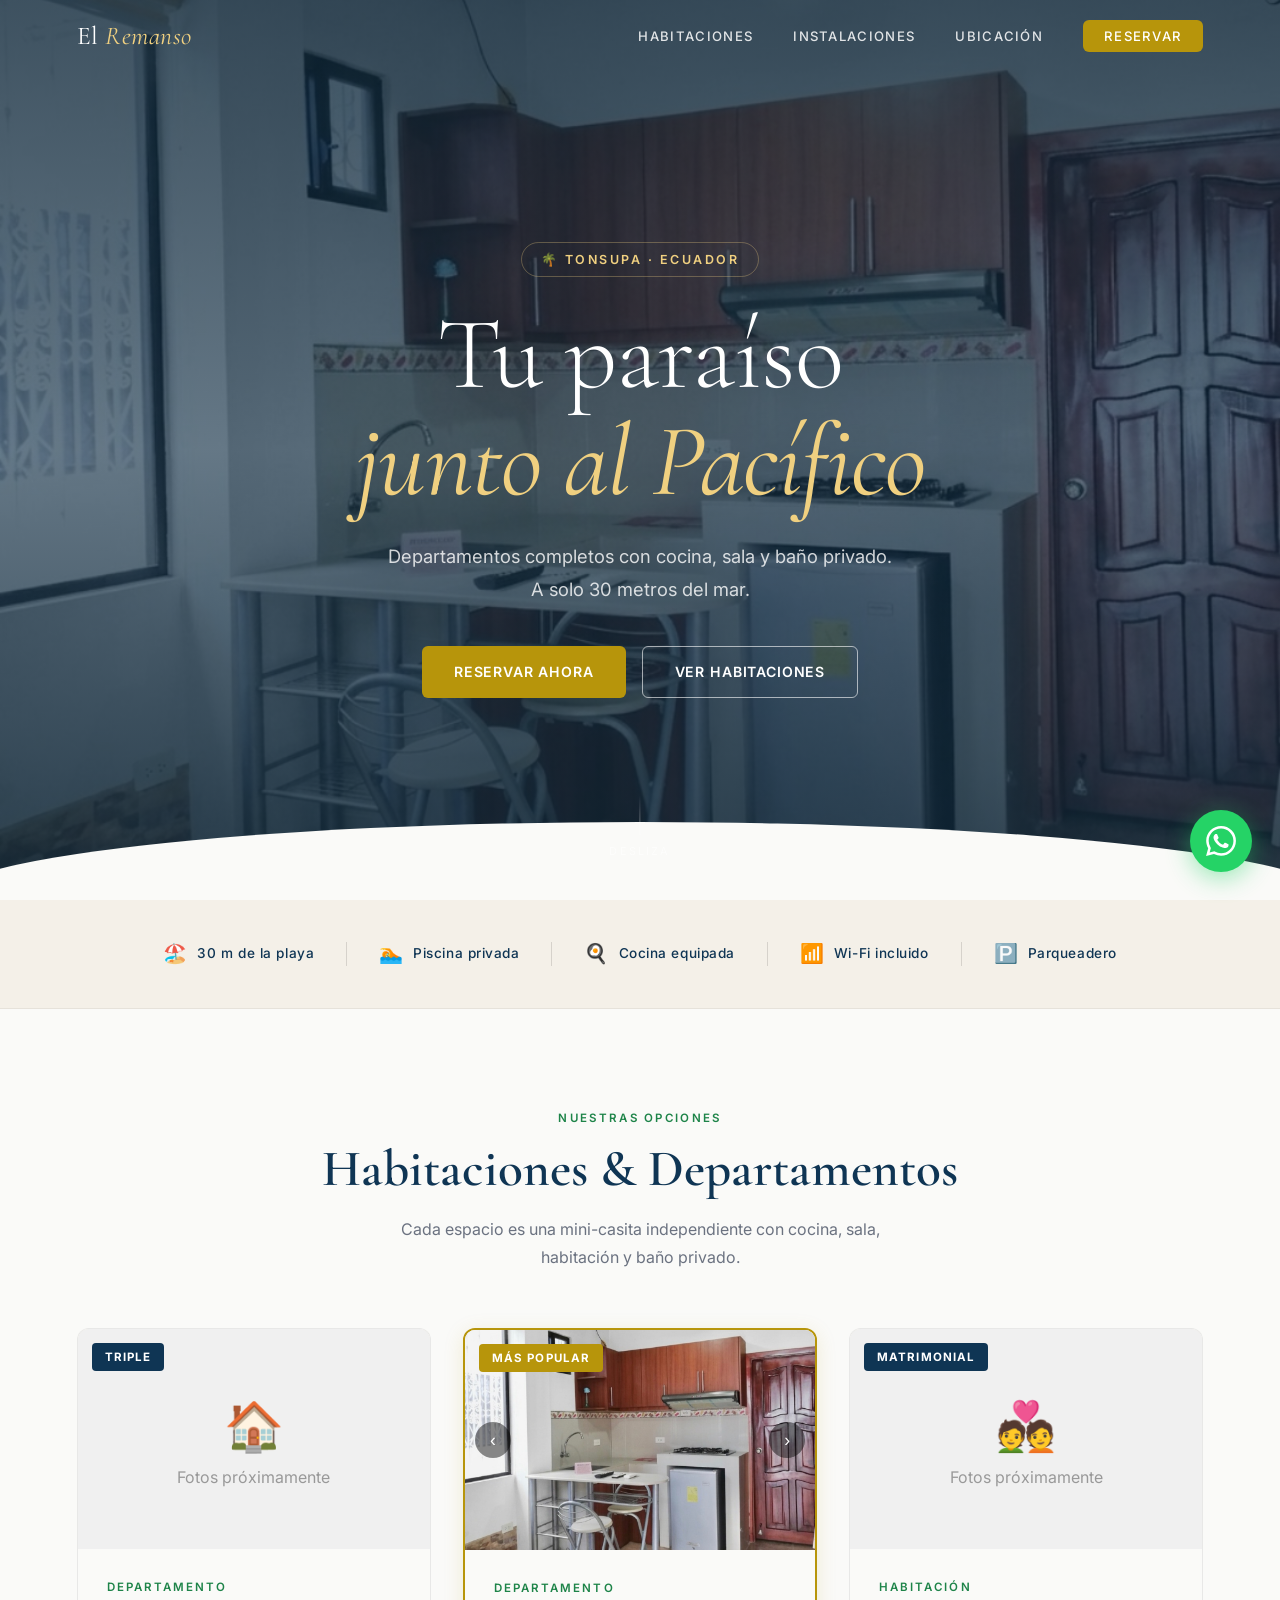
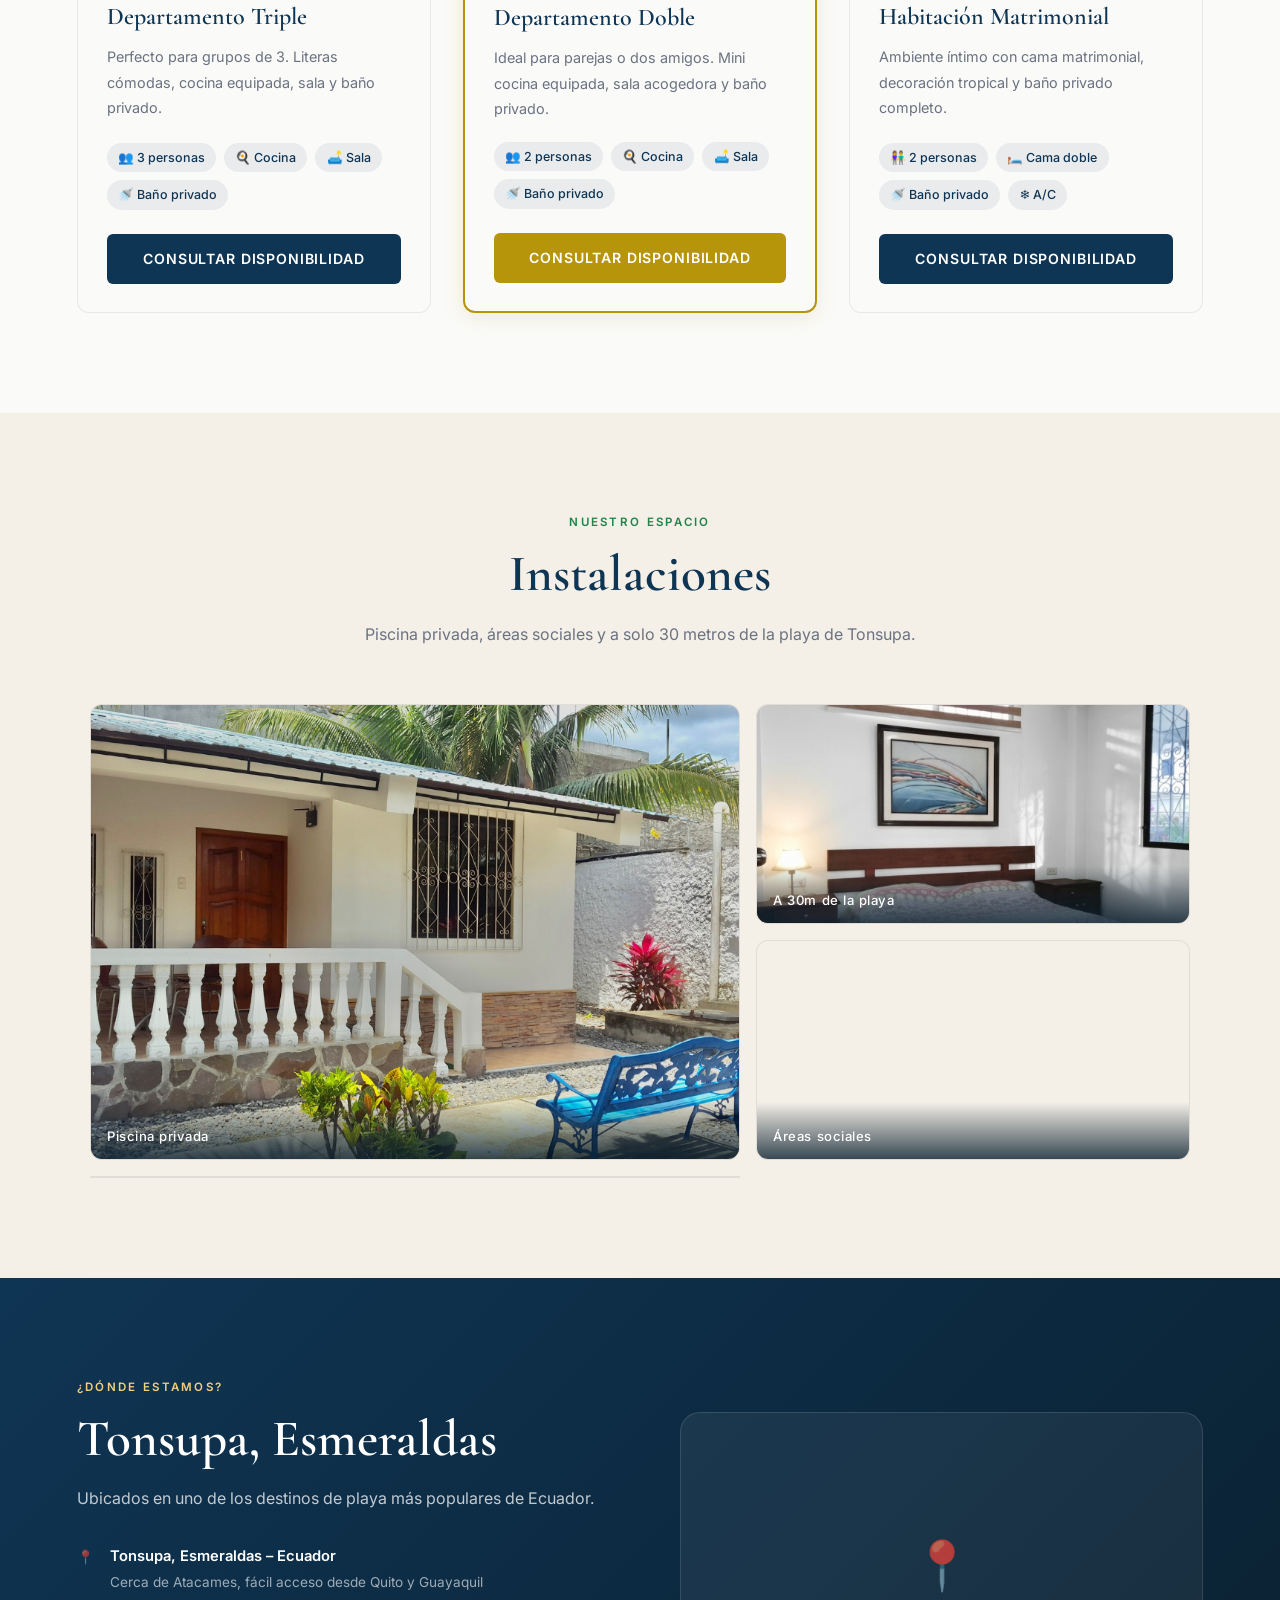
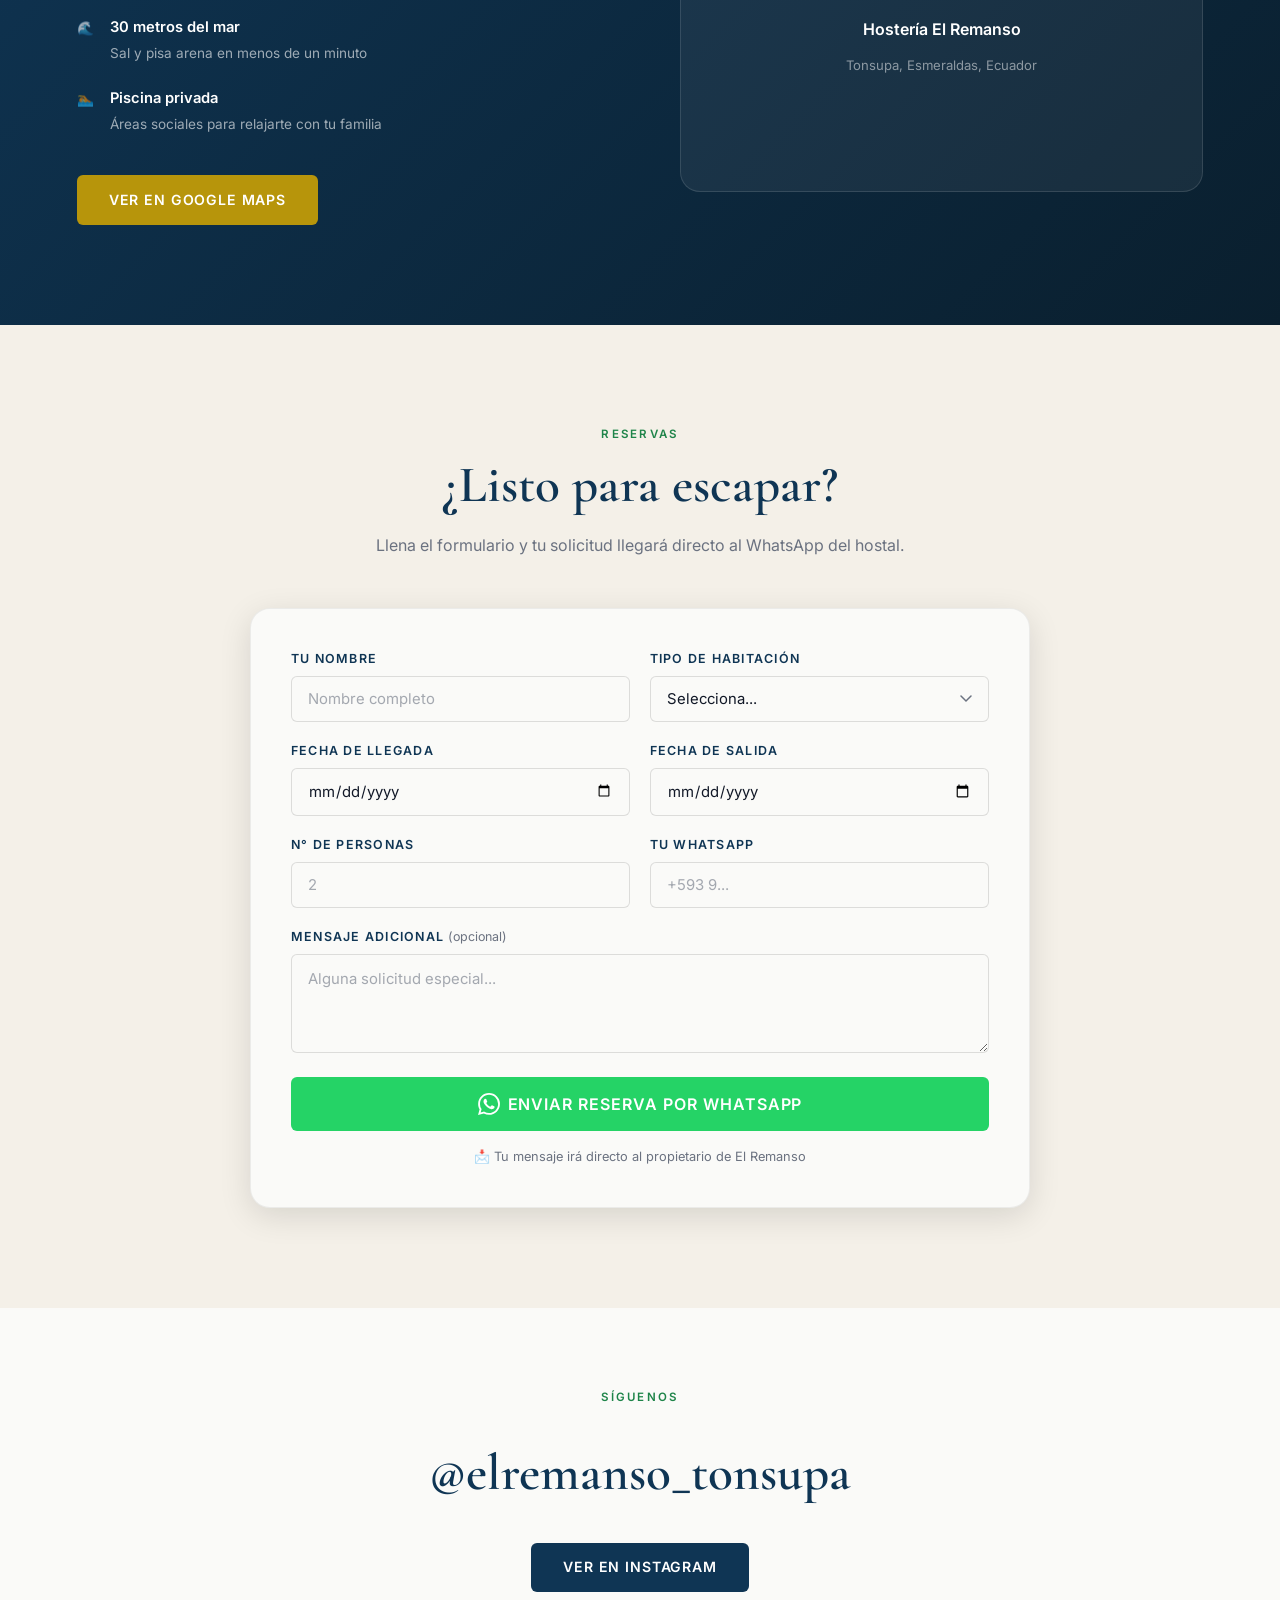
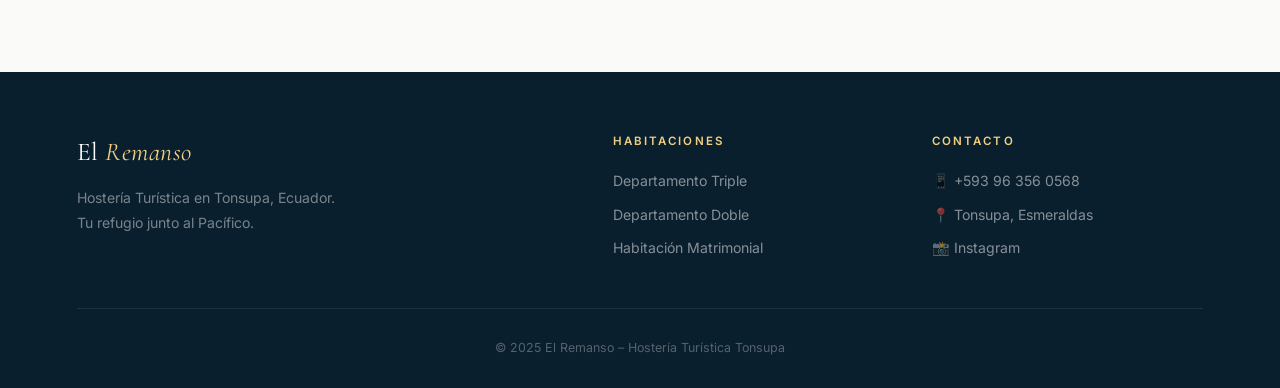
==== commit 1300cd89: "sitio final con carrete" ====
--- a/index.html
+++ b/index.html
@@ -9,270 +9,289 @@
   <link href="https://fonts.googleapis.com/css2?family=Cormorant+Garamond:wght@300;400;600;700&family=Inter:wght@300;400;500;600&display=swap" rel="stylesheet"/>
   <link rel="stylesheet" href="css/style.css"/>
   <link rel="stylesheet" href="css/components.css"/>
+  <style>
+    .hero{position:relative;min-height:100vh;display:flex;align-items:center;justify-content:center;overflow:hidden;}
+    .hero-bg{position:absolute;inset:0;z-index:0;}
+    .hero-bg img{width:100%;height:100%;object-fit:cover;opacity:0.55;}
+    .hero-overlay{position:absolute;inset:0;background:linear-gradient(to bottom,rgba(10,31,46,.6) 0%,rgba(10,31,46,.3) 50%,rgba(10,31,46,.7) 100%);z-index:1;}
+    .hero-content{position:relative;z-index:2;}
+    .carrete-wrap{position:relative;width:100%;height:260px;overflow:hidden;border-radius:12px 12px 0 0;background:#1a1a1a;}
+    .carrete-slides{display:flex;height:100%;transition:transform 0.4s ease;}
+    .carrete-slides img{flex-shrink:0;width:100%;height:100%;object-fit:cover;}
+    .carrete-btn{position:absolute;top:50%;transform:translateY(-50%);background:rgba(0,0,0,.45);color:white;border:none;width:36px;height:36px;border-radius:50%;cursor:pointer;font-size:1.1rem;display:flex;align-items:center;justify-content:center;z-index:5;}
+    .carrete-btn:hover{background:rgba(0,0,0,.7);}
+    .carrete-btn.prev{left:10px;}
+    .carrete-btn.next{right:10px;}
+    .carrete-dots{position:absolute;bottom:8px;left:50%;transform:translateX(-50%);display:flex;gap:5px;z-index:5;}
+    .carrete-dots span{width:7px;height:7px;border-radius:50%;background:rgba(255,255,255,.5);cursor:pointer;}
+    .carrete-dots span.activo{background:white;}
+    .sin-foto{width:100%;height:260px;background:#f0f0f0;display:flex;flex-direction:column;align-items:center;justify-content:center;color:#999;border-radius:12px 12px 0 0;}
+  </style>
 </head>
 <body>
 
-  <nav class="navbar" id="navbar">
-    <div class="nav-container">
-      <a href="#inicio" class="nav-logo">
-        <span class="logo-text">El <em>Remanso</em></span>
-      </a>
-      <ul class="nav-links" id="navLinks">
-        <li><a href="#habitaciones">Habitaciones</a></li>
-        <li><a href="#instalaciones">Instalaciones</a></li>
-        <li><a href="#ubicacion">Ubicación</a></li>
-        <li><a href="#reservar" class="nav-btn">Reservar</a></li>
+<nav class="navbar" id="navbar">
+  <div class="nav-container">
+    <a href="#inicio" class="nav-logo"><span class="logo-text">El <em>Remanso</em></span></a>
+    <ul class="nav-links" id="navLinks">
+      <li><a href="#habitaciones">Habitaciones</a></li>
+      <li><a href="#instalaciones">Instalaciones</a></li>
+      <li><a href="#ubicacion">Ubicación</a></li>
+      <li><a href="#reservar" class="nav-btn">Reservar</a></li>
+    </ul>
+    <button class="hamburger" id="hamburger" aria-label="Menú"><span></span><span></span><span></span></button>
+  </div>
+</nav>
+
+<section class="hero" id="inicio">
+  <div class="hero-bg">
+    <img src="images/portada.jpg" alt="El Remanso" onerror="this.parentElement.style.background='linear-gradient(135deg,#0F3554,#1E8449)'"/>
+  </div>
+  <div class="hero-overlay"></div>
+  <div class="hero-content">
+    <span class="hero-badge">🌴 Tonsupa · Ecuador</span>
+    <h1 class="hero-title">Tu paraíso<br/><em>junto al Pacífico</em></h1>
+    <p class="hero-sub">Departamentos completos con cocina, sala y baño privado.<br/>A solo 30 metros del mar.</p>
+    <div class="hero-actions">
+      <a href="#reservar" class="btn btn-gold">Reservar ahora</a>
+      <a href="#habitaciones" class="btn btn-ghost">Ver habitaciones</a>
+    </div>
+  </div>
+  <div class="hero-scroll"><span></span><p>Desliza</p></div>
+</section>
+
+<div class="features-bar">
+  <div class="feature"><span class="feat-icon">🏖️</span><span>30 m de la playa</span></div>
+  <div class="feat-divider"></div>
+  <div class="feature"><span class="feat-icon">🏊</span><span>Piscina privada</span></div>
+  <div class="feat-divider"></div>
+  <div class="feature"><span class="feat-icon">🍳</span><span>Cocina equipada</span></div>
+  <div class="feat-divider"></div>
+  <div class="feature"><span class="feat-icon">📶</span><span>Wi-Fi incluido</span></div>
+  <div class="feat-divider"></div>
+  <div class="feature"><span class="feat-icon">🅿️</span><span>Parqueadero</span></div>
+</div>
+
+<section class="section rooms-section" id="habitaciones">
+  <div class="section-header">
+    <span class="eyebrow">Nuestras opciones</span>
+    <h2 class="section-title">Habitaciones & Departamentos</h2>
+    <p class="section-desc">Cada espacio es una mini-casita independiente con cocina, sala, habitación y baño privado.</p>
+  </div>
+  <div class="rooms-grid">
+
+    <!-- DEPARTAMENTO TRIPLE -->
+    <div class="room-card">
+      <div class="room-img-wrap">
+        <div class="sin-foto"><div style="font-size:3rem">🏠</div><div>Fotos próximamente</div></div>
+        <span class="room-badge">Triple</span>
+      </div>
+      <div class="room-body">
+        <p class="room-type">Departamento</p>
+        <h3 class="room-name">Departamento Triple</h3>
+        <p class="room-desc">Perfecto para grupos de 3. Literas cómodas, cocina equipada, sala y baño privado.</p>
+        <ul class="room-tags"><li>👥 3 personas</li><li>🍳 Cocina</li><li>🛋️ Sala</li><li>🚿 Baño privado</li></ul>
+        <a href="#reservar" class="btn btn-dark room-btn">Consultar disponibilidad</a>
+      </div>
+    </div>
+
+    <!-- DEPARTAMENTO DOBLE -->
+    <div class="room-card room-featured">
+      <div class="room-img-wrap">
+        <div class="carrete-wrap">
+          <div class="carrete-slides" id="cs-doble">
+            <img src="images/doble.jpg" alt="Departamento Doble"/>
+            <img src="images/doble-2.jpg" alt="Departamento Doble"/>
+            <img src="images/doble-3.jpg" alt="Departamento Doble"/>
+            <img src="images/doble-5.jpg" alt="Departamento Doble"/>
+            <img src="images/doble-6.jpg" alt="Departamento Doble"/>
+          </div>
+          <button class="carrete-btn prev" onclick="mover('doble',-1)">‹</button>
+          <button class="carrete-btn next" onclick="mover('doble',1)">›</button>
+          <div class="carrete-dots" id="cd-doble">
+            <span class="activo"></span><span></span><span></span><span></span><span></span>
+          </div>
+        </div>
+        <span class="room-badge badge-gold">Más popular</span>
+      </div>
+      <div class="room-body">
+        <p class="room-type">Departamento</p>
+        <h3 class="room-name">Departamento Doble</h3>
+        <p class="room-desc">Ideal para parejas o dos amigos. Mini cocina equipada, sala acogedora y baño privado.</p>
+        <ul class="room-tags"><li>👥 2 personas</li><li>🍳 Cocina</li><li>🛋️ Sala</li><li>🚿 Baño privado</li></ul>
+        <a href="#reservar" class="btn btn-gold room-btn">Consultar disponibilidad</a>
+      </div>
+    </div>
+
+    <!-- HABITACIÓN MATRIMONIAL -->
+    <div class="room-card">
+      <div class="room-img-wrap">
+        <div class="sin-foto"><div style="font-size:3rem">💑</div><div>Fotos próximamente</div></div>
+        <span class="room-badge">Matrimonial</span>
+      </div>
+      <div class="room-body">
+        <p class="room-type">Habitación</p>
+        <h3 class="room-name">Habitación Matrimonial</h3>
+        <p class="room-desc">Ambiente íntimo con cama matrimonial, decoración tropical y baño privado completo.</p>
+        <ul class="room-tags"><li>👫 2 personas</li><li>🛏️ Cama doble</li><li>🚿 Baño privado</li><li>❄️ A/C</li></ul>
+        <a href="#reservar" class="btn btn-dark room-btn">Consultar disponibilidad</a>
+      </div>
+    </div>
+
+  </div>
+</section>
+
+<section class="section instalaciones-section" id="instalaciones">
+  <div class="section-header">
+    <span class="eyebrow">Nuestro espacio</span>
+    <h2 class="section-title">Instalaciones</h2>
+    <p class="section-desc">Piscina privada, áreas sociales y a solo 30 metros de la playa de Tonsupa.</p>
+  </div>
+  <div class="gallery-grid">
+    <div class="gallery-item gallery-big">
+      <img src="images/piscina.jpg" alt="Piscina" onerror="this.style.display='none'"/>
+      <div class="gallery-label">Piscina privada</div>
+    </div>
+    <div class="gallery-item">
+      <img src="images/playa.jpg" alt="Playa" onerror="this.style.display='none'"/>
+      <div class="gallery-label">A 30m de la playa</div>
+    </div>
+    <div class="gallery-item">
+      <img src="images/sala.jpg" alt="Sala" onerror="this.style.display='none'"/>
+      <div class="gallery-label">Áreas sociales</div>
+    </div>
+    <div class="gallery-item">
+      <img src="images/cocina.jpg" alt="Cocina" onerror="this.style.display='none'"/>
+      <div class="gallery-label">Cocina equipada</div>
+    </div>
+  </div>
+</section>
+
+<section class="section location-section" id="ubicacion">
+  <div class="location-inner">
+    <div class="location-info">
+      <span class="eyebrow eyebrow-light">¿Dónde estamos?</span>
+      <h2 class="section-title title-light">Tonsupa, Esmeraldas</h2>
+      <p class="section-desc desc-light">Ubicados en uno de los destinos de playa más populares de Ecuador.</p>
+      <ul class="location-list">
+        <li><span class="loc-icon">📍</span><div><strong>Tonsupa, Esmeraldas – Ecuador</strong><span>Cerca de Atacames, fácil acceso desde Quito y Guayaquil</span></div></li>
+        <li><span class="loc-icon">🌊</span><div><strong>30 metros del mar</strong><span>Sal y pisa arena en menos de un minuto</span></div></li>
+        <li><span class="loc-icon">🏊</span><div><strong>Piscina privada</strong><span>Áreas sociales para relajarte con tu familia</span></div></li>
       </ul>
-      <button class="hamburger" id="hamburger" aria-label="Menú">
-        <span></span><span></span><span></span>
-      </button>
-    </div>
-  </nav>
-
-  <section class="hero" id="inicio">
-    <div class="hero-overlay"></div>
-    <div class="hero-content">
-      <span class="hero-badge">🌴 Tonsupa · Ecuador</span>
-      <h1 class="hero-title">
-        Tu paraíso<br/>
-        <em>junto al Pacífico</em>
-      </h1>
-      <p class="hero-sub">
-        Departamentos completos con cocina, sala y baño privado.<br/>
-        A solo 30 metros del mar.
-      </p>
-      <div class="hero-actions">
-        <a href="#reservar" class="btn btn-gold">Reservar ahora</a>
-        <a href="#habitaciones" class="btn btn-ghost">Ver habitaciones</a>
-      </div>
-    </div>
-    <div class="hero-scroll"><span></span><p>Desliza</p></div>
-  </section>
-
-  <div class="features-bar">
-    <div class="feature"><span class="feat-icon">🏖️</span><span>30 m de la playa</span></div>
-    <div class="feat-divider"></div>
-    <div class="feature"><span class="feat-icon">🏊</span><span>Piscina privada</span></div>
-    <div class="feat-divider"></div>
-    <div class="feature"><span class="feat-icon">🍳</span><span>Cocina equipada</span></div>
-    <div class="feat-divider"></div>
-    <div class="feature"><span class="feat-icon">📶</span><span>Wi-Fi incluido</span></div>
-    <div class="feat-divider"></div>
-    <div class="feature"><span class="feat-icon">🅿️</span><span>Parqueadero</span></div>
-  </div>
-
-  <section class="section rooms-section" id="habitaciones">
-    <div class="section-header">
-      <span class="eyebrow">Nuestras opciones</span>
-      <h2 class="section-title">Habitaciones & Departamentos</h2>
-      <p class="section-desc">Cada espacio es una mini-casita independiente con cocina, sala, habitación y baño privado.</p>
-    </div>
-    <div class="rooms-grid">
-
-      <div class="room-card">
-        <div class="room-img-wrap">
-          <img src="images/triple.jpg" alt="Departamento Triple" class="room-img"
-               onerror="this.parentElement.classList.add('no-img'); this.style.display='none'"/>
-          <div class="room-img-placeholder">🛏️</div>
-          <span class="room-badge">Triple</span>
-        </div>
-        <div class="room-body">
-          <p class="room-type">Departamento</p>
-          <h3 class="room-name">Departamento Triple</h3>
-          <p class="room-desc">Perfecto para grupos de 3. Literas cómodas, cocina equipada, sala y baño privado.</p>
-          <ul class="room-tags">
-            <li>👥 3 personas</li><li>🍳 Cocina</li><li>🛋️ Sala</li><li>🚿 Baño privado</li>
-          </ul>
-          <a href="#reservar" class="btn btn-dark room-btn">Consultar disponibilidad</a>
-        </div>
-      </div>
-
-      <div class="room-card room-featured">
-        <div class="room-img-wrap">
-          <img src="images/doble.jpg" alt="Departamento Doble" class="room-img"
-               onerror="this.parentElement.classList.add('no-img'); this.style.display='none'"/>
-          <div class="room-img-placeholder">🛏️🛏️</div>
-          <span class="room-badge badge-gold">Más popular</span>
-        </div>
-        <div class="room-body">
-          <p class="room-type">Departamento</p>
-          <h3 class="room-name">Departamento Doble</h3>
-          <p class="room-desc">Ideal para parejas o dos amigos. Mini cocina equipada, sala acogedora y baño privado.</p>
-          <ul class="room-tags">
-            <li>👥 2 personas</li><li>🍳 Cocina</li><li>🛋️ Sala</li><li>🚿 Baño privado</li>
-          </ul>
-          <a href="#reservar" class="btn btn-gold room-btn">Consultar disponibilidad</a>
-        </div>
-      </div>
-
-      <div class="room-card">
-        <div class="room-img-wrap">
-          <img src="images/matrimonial.jpg" alt="Habitación Matrimonial" class="room-img"
-               onerror="this.parentElement.classList.add('no-img'); this.style.display='none'"/>
-          <div class="room-img-placeholder">💑</div>
-          <span class="room-badge">Matrimonial</span>
-        </div>
-        <div class="room-body">
-          <p class="room-type">Habitación</p>
-          <h3 class="room-name">Habitación Matrimonial</h3>
-          <p class="room-desc">Ambiente íntimo con cama matrimonial, decoración tropical y baño privado completo.</p>
-          <ul class="room-tags">
-            <li>👫 2 personas</li><li>🛏️ Cama doble</li><li>🚿 Baño privado</li><li>❄️ A/C</li>
-          </ul>
-          <a href="#reservar" class="btn btn-dark room-btn">Consultar disponibilidad</a>
-        </div>
-      </div>
-
-    </div>
-  </section>
-
-  <section class="section instalaciones-section" id="instalaciones">
-    <div class="section-header">
-      <span class="eyebrow">Nuestro espacio</span>
-      <h2 class="section-title">Instalaciones</h2>
-      <p class="section-desc">Piscina privada, áreas sociales y a solo 30 metros de la playa de Tonsupa.</p>
-    </div>
-    <div class="gallery-grid">
-      <div class="gallery-item gallery-big">
-        <img src="images/piscina.jpg" alt="Piscina" onerror="this.style.display='none'; this.parentElement.classList.add('gallery-placeholder')"/>
-        <div class="gallery-label">Piscina privada</div>
-      </div>
-      <div class="gallery-item">
-        <img src="images/playa.jpg" alt="Playa" onerror="this.style.display='none'; this.parentElement.classList.add('gallery-placeholder')"/>
-        <div class="gallery-label">A 30m de la playa</div>
-      </div>
-      <div class="gallery-item">
-        <img src="images/sala.jpg" alt="Sala" onerror="this.style.display='none'; this.parentElement.classList.add('gallery-placeholder')"/>
-        <div class="gallery-label">Áreas sociales</div>
-      </div>
-      <div class="gallery-item">
-        <img src="images/cocina.jpg" alt="Cocina" onerror="this.style.display='none'; this.parentElement.classList.add('gallery-placeholder')"/>
-        <div class="gallery-label">Cocina equipada</div>
-      </div>
-    </div>
-  </section>
-
-  <section class="section location-section" id="ubicacion">
-    <div class="location-inner">
-      <div class="location-info">
-        <span class="eyebrow eyebrow-light">¿Dónde estamos?</span>
-        <h2 class="section-title title-light">Tonsupa, Esmeraldas</h2>
-        <p class="section-desc desc-light">Ubicados en uno de los destinos de playa más populares de Ecuador.</p>
-        <ul class="location-list">
-          <li><span class="loc-icon">📍</span><div><strong>Tonsupa, Esmeraldas – Ecuador</strong><span>Cerca de Atacames, fácil acceso desde Quito y Guayaquil</span></div></li>
-          <li><span class="loc-icon">🌊</span><div><strong>30 metros del mar</strong><span>Sal y pisa arena en menos de un minuto</span></div></li>
-          <li><span class="loc-icon">🏊</span><div><strong>Piscina privada</strong><span>Áreas sociales para relajarte con tu familia</span></div></li>
-        </ul>
-        <a href="https://www.google.com/maps/search/Tonsupa+Esmeraldas+Ecuador" target="_blank" class="btn btn-gold">Ver en Google Maps</a>
-      </div>
-      <div class="location-map">
-        <div class="map-embed">
-          <span class="map-pin">📍</span>
-          <p>Hostería El Remanso</p>
-          <small>Tonsupa, Esmeraldas, Ecuador</small>
-        </div>
-      </div>
-    </div>
-  </section>
-
-  <section class="section reserve-section" id="reservar">
-    <div class="reserve-inner">
-      <div class="reserve-header">
-        <span class="eyebrow">Reservas</span>
-        <h2 class="section-title">¿Listo para escapar?</h2>
-        <p class="section-desc">Llena el formulario y tu solicitud llegará directo al WhatsApp del hostal.</p>
-      </div>
-      <div class="reserve-form-wrap">
-        <div class="reserve-form">
-          <div class="form-row">
-            <div class="form-group">
-              <label for="nombre">Tu nombre</label>
-              <input type="text" id="nombre" placeholder="Nombre completo"/>
-            </div>
-            <div class="form-group">
-              <label for="habitacion">Tipo de habitación</label>
-              <select id="habitacion">
-                <option value="">Selecciona...</option>
-                <option>Departamento Triple</option>
-                <option>Departamento Doble</option>
-                <option>Habitación Matrimonial</option>
-              </select>
-            </div>
+      <a href="https://www.google.com/maps/search/Tonsupa+Esmeraldas+Ecuador" target="_blank" class="btn btn-gold">Ver en Google Maps</a>
+    </div>
+    <div class="location-map">
+      <div class="map-embed">
+        <span class="map-pin">📍</span>
+        <p>Hostería El Remanso</p>
+        <small>Tonsupa, Esmeraldas, Ecuador</small>
+      </div>
+    </div>
+  </div>
+</section>
+
+<section class="section reserve-section" id="reservar">
+  <div class="reserve-inner">
+    <div class="reserve-header">
+      <span class="eyebrow">Reservas</span>
+      <h2 class="section-title">¿Listo para escapar?</h2>
+      <p class="section-desc">Llena el formulario y tu solicitud llegará directo al WhatsApp del hostal.</p>
+    </div>
+    <div class="reserve-form-wrap">
+      <div class="reserve-form">
+        <div class="form-row">
+          <div class="form-group"><label for="nombre">Tu nombre</label><input type="text" id="nombre" placeholder="Nombre completo"/></div>
+          <div class="form-group">
+            <label for="habitacion">Tipo de habitación</label>
+            <select id="habitacion">
+              <option value="">Selecciona...</option>
+              <option>Departamento Triple</option>
+              <option>Departamento Doble</option>
+              <option>Habitación Matrimonial</option>
+            </select>
           </div>
-          <div class="form-row">
-            <div class="form-group">
-              <label for="llegada">Fecha de llegada</label>
-              <input type="date" id="llegada"/>
-            </div>
-            <div class="form-group">
-              <label for="salida">Fecha de salida</label>
-              <input type="date" id="salida"/>
-            </div>
-          </div>
-          <div class="form-row">
-            <div class="form-group">
-              <label for="personas">N° de personas</label>
-              <input type="number" id="personas" min="1" max="10" placeholder="2"/>
-            </div>
-            <div class="form-group">
-              <label for="telefono">Tu WhatsApp</label>
-              <input type="tel" id="telefono" placeholder="+593 9..."/>
-            </div>
-          </div>
-          <div class="form-group form-full">
-            <label for="mensaje">Mensaje adicional <span class="optional">(opcional)</span></label>
-            <textarea id="mensaje" rows="3" placeholder="Alguna solicitud especial..."></textarea>
-          </div>
-          <button class="btn btn-whatsapp" id="btnReservar">
-            <svg viewBox="0 0 24 24" fill="currentColor" width="22" height="22"><path d="M17.472 14.382c-.297-.149-1.758-.867-2.03-.967-.273-.099-.471-.148-.67.15-.197.297-.767.966-.94 1.164-.173.199-.347.223-.644.075-.297-.15-1.255-.463-2.39-1.475-.883-.788-1.48-1.761-1.653-2.059-.173-.297-.018-.458.13-.606.134-.133.298-.347.446-.52.149-.174.198-.298.298-.497.099-.198.05-.371-.025-.52-.075-.149-.669-1.612-.916-2.207-.242-.579-.487-.5-.669-.51-.173-.008-.371-.01-.57-.01-.198 0-.52.074-.792.372-.272.297-1.04 1.016-1.04 2.479 0 1.462 1.065 2.875 1.213 3.074.149.198 2.096 3.2 5.077 4.487.709.306 1.262.489 1.694.625.712.227 1.36.195 1.871.118.571-.085 1.758-.719 2.006-1.413.248-.694.248-1.289.173-1.413-.074-.124-.272-.198-.57-.347m-5.421 7.403h-.004a9.87 9.87 0 01-5.031-1.378l-.361-.214-3.741.982.998-3.648-.235-.374a9.86 9.86 0 01-1.51-5.26c.001-5.45 4.436-9.884 9.888-9.884 2.64 0 5.122 1.03 6.988 2.898a9.825 9.825 0 012.893 6.994c-.003 5.45-4.437 9.884-9.885 9.884m8.413-18.297A11.815 11.815 0 0012.05 0C5.495 0 .16 5.335.157 11.892c0 2.096.547 4.142 1.588 5.945L.057 24l6.305-1.654a11.882 11.882 0 005.683 1.448h.005c6.554 0 11.89-5.335 11.893-11.893a11.821 11.821 0 00-3.48-8.413z"/></svg>
-            Enviar reserva por WhatsApp
-          </button>
-          <p class="form-note">📩 Tu mensaje irá directo al propietario de El Remanso</p>
-        </div>
-      </div>
-    </div>
-  </section>
-
-  <section class="section instagram-section">
-    <div class="instagram-inner">
-      <span class="eyebrow">Síguenos</span>
-      <h2 class="section-title">@elremanso_tonsupa</h2>
-      <a href="https://www.instagram.com/" target="_blank" class="btn btn-dark ig-btn">Ver en Instagram</a>
-    </div>
-  </section>
-
-  <footer class="footer">
-    <div class="footer-inner">
-      <div class="footer-brand">
-        <span class="logo-text footer-logo">El <em>Remanso</em></span>
-        <p>Hostería Turística en Tonsupa, Ecuador. Tu refugio junto al Pacífico.</p>
-      </div>
-      <div class="footer-col">
-        <h4>Habitaciones</h4>
-        <ul>
-          <li>Departamento Triple</li>
-          <li>Departamento Doble</li>
-          <li>Habitación Matrimonial</li>
-        </ul>
-      </div>
-      <div class="footer-col">
-        <h4>Contacto</h4>
-        <ul>
-          <li><a href="https://wa.me/593963560568">📱 +593 96 356 0568</a></li>
-          <li>📍 Tonsupa, Esmeraldas</li>
-          <li><a href="https://www.instagram.com/" target="_blank">📸 Instagram</a></li>
-        </ul>
-      </div>
-    </div>
-    <div class="footer-bottom">
-      <span>© 2025 El Remanso – Hostería Turística Tonsupa</span>
-    </div>
-  </footer>
-
-  <a href="https://wa.me/593963560568" target="_blank" class="wa-float" title="WhatsApp">
-    <svg viewBox="0 0 24 24" fill="white" width="30" height="30"><path d="M17.472 14.382c-.297-.149-1.758-.867-2.03-.967-.273-.099-.471-.148-.67.15-.197.297-.767.966-.94 1.164-.173.199-.347.223-.644.075-.297-.15-1.255-.463-2.39-1.475-.883-.788-1.48-1.761-1.653-2.059-.173-.297-.018-.458.13-.606.134-.133.298-.347.446-.52.149-.174.198-.298.298-.497.099-.198.05-.371-.025-.52-.075-.149-.669-1.612-.916-2.207-.242-.579-.487-.5-.669-.51-.173-.008-.371-.01-.57-.01-.198 0-.52.074-.792.372-.272.297-1.04 1.016-1.04 2.479 0 1.462 1.065 2.875 1.213 3.074.149.198 2.096 3.2 5.077 4.487.709.306 1.262.489 1.694.625.712.227 1.36.195 1.871.118.571-.085 1.758-.719 2.006-1.413.248-.694.248-1.289.173-1.413-.074-.124-.272-.198-.57-.347m-5.421 7.403h-.004a9.87 9.87 0 01-5.031-1.378l-.361-.214-3.741.982.998-3.648-.235-.374a9.86 9.86 0 01-1.51-5.26c.001-5.45 4.436-9.884 9.888-9.884 2.64 0 5.122 1.03 6.988 2.898a9.825 9.825 0 012.893 6.994c-.003 5.45-4.437 9.884-9.885 9.884m8.413-18.297A11.815 11.815 0 0012.05 0C5.495 0 .16 5.335.157 11.892c0 2.096.547 4.142 1.588 5.945L.057 24l6.305-1.654a11.882 11.882 0 005.683 1.448h.005c6.554 0 11.89-5.335 11.893-11.893a11.821 11.821 0 00-3.48-8.413z"/></svg>
-  </a>
-
-  <script src="js/main.js"></script>
+        </div>
+        <div class="form-row">
+          <div class="form-group"><label for="llegada">Fecha de llegada</label><input type="date" id="llegada"/></div>
+          <div class="form-group"><label for="salida">Fecha de salida</label><input type="date" id="salida"/></div>
+        </div>
+        <div class="form-row">
+          <div class="form-group"><label for="personas">N° de personas</label><input type="number" id="personas" min="1" max="10" placeholder="2"/></div>
+          <div class="form-group"><label for="telefono">Tu WhatsApp</label><input type="tel" id="telefono" placeholder="+593 9..."/></div>
+        </div>
+        <div class="form-group form-full">
+          <label for="mensaje">Mensaje adicional <span class="optional">(opcional)</span></label>
+          <textarea id="mensaje" rows="3" placeholder="Alguna solicitud especial..."></textarea>
+        </div>
+        <button class="btn btn-whatsapp" id="btnReservar">
+          <svg viewBox="0 0 24 24" fill="currentColor" width="22" height="22"><path d="M17.472 14.382c-.297-.149-1.758-.867-2.03-.967-.273-.099-.471-.148-.67.15-.197.297-.767.966-.94 1.164-.173.199-.347.223-.644.075-.297-.15-1.255-.463-2.39-1.475-.883-.788-1.48-1.761-1.653-2.059-.173-.297-.018-.458.13-.606.134-.133.298-.347.446-.52.149-.174.198-.298.298-.497.099-.198.05-.371-.025-.52-.075-.149-.669-1.612-.916-2.207-.242-.579-.487-.5-.669-.51-.173-.008-.371-.01-.57-.01-.198 0-.52.074-.792.372-.272.297-1.04 1.016-1.04 2.479 0 1.462 1.065 2.875 1.213 3.074.149.198 2.096 3.2 5.077 4.487.709.306 1.262.489 1.694.625.712.227 1.36.195 1.871.118.571-.085 1.758-.719 2.006-1.413.248-.694.248-1.289.173-1.413-.074-.124-.272-.198-.57-.347m-5.421 7.403h-.004a9.87 9.87 0 01-5.031-1.378l-.361-.214-3.741.982.998-3.648-.235-.374a9.86 9.86 0 01-1.51-5.26c.001-5.45 4.436-9.884 9.888-9.884 2.64 0 5.122 1.03 6.988 2.898a9.825 9.825 0 012.893 6.994c-.003 5.45-4.437 9.884-9.885 9.884m8.413-18.297A11.815 11.815 0 0012.05 0C5.495 0 .16 5.335.157 11.892c0 2.096.547 4.142 1.588 5.945L.057 24l6.305-1.654a11.882 11.882 0 005.683 1.448h.005c6.554 0 11.89-5.335 11.893-11.893a11.821 11.821 0 00-3.48-8.413z"/></svg>
+          Enviar reserva por WhatsApp
+        </button>
+        <p class="form-note">📩 Tu mensaje irá directo al propietario de El Remanso</p>
+      </div>
+    </div>
+  </div>
+</section>
+
+<section class="section instagram-section">
+  <div class="instagram-inner">
+    <span class="eyebrow">Síguenos</span>
+    <h2 class="section-title">@elremanso_tonsupa</h2>
+    <a href="https://www.instagram.com/" target="_blank" class="btn btn-dark ig-btn">Ver en Instagram</a>
+  </div>
+</section>
+
+<footer class="footer">
+  <div class="footer-inner">
+    <div class="footer-brand">
+      <span class="logo-text footer-logo">El <em>Remanso</em></span>
+      <p>Hostería Turística en Tonsupa, Ecuador. Tu refugio junto al Pacífico.</p>
+    </div>
+    <div class="footer-col">
+      <h4>Habitaciones</h4>
+      <ul>
+        <li>Departamento Triple</li>
+        <li>Departamento Doble</li>
+        <li>Habitación Matrimonial</li>
+      </ul>
+    </div>
+    <div class="footer-col">
+      <h4>Contacto</h4>
+      <ul>
+        <li><a href="https://wa.me/593963560568">📱 +593 96 356 0568</a></li>
+        <li>📍 Tonsupa, Esmeraldas</li>
+        <li><a href="https://www.instagram.com/" target="_blank">📸 Instagram</a></li>
+      </ul>
+    </div>
+  </div>
+  <div class="footer-bottom"><span>© 2025 El Remanso – Hostería Turística Tonsupa</span></div>
+</footer>
+
+<a href="https://wa.me/593963560568" target="_blank" class="wa-float" title="WhatsApp">
+  <svg viewBox="0 0 24 24" fill="white" width="30" height="30"><path d="M17.472 14.382c-.297-.149-1.758-.867-2.03-.967-.273-.099-.471-.148-.67.15-.197.297-.767.966-.94 1.164-.173.199-.347.223-.644.075-.297-.15-1.255-.463-2.39-1.475-.883-.788-1.48-1.761-1.653-2.059-.173-.297-.018-.458.13-.606.134-.133.298-.347.446-.52.149-.174.198-.298.298-.497.099-.198.05-.371-.025-.52-.075-.149-.669-1.612-.916-2.207-.242-.579-.487-.5-.669-.51-.173-.008-.371-.01-.57-.01-.198 0-.52.074-.792.372-.272.297-1.04 1.016-1.04 2.479 0 1.462 1.065 2.875 1.213 3.074.149.198 2.096 3.2 5.077 4.487.709.306 1.262.489 1.694.625.712.227 1.36.195 1.871.118.571-.085 1.758-.719 2.006-1.413.248-.694.248-1.289.173-1.413-.074-.124-.272-.198-.57-.347m-5.421 7.403h-.004a9.87 9.87 0 01-5.031-1.378l-.361-.214-3.741.982.998-3.648-.235-.374a9.86 9.86 0 01-1.51-5.26c.001-5.45 4.436-9.884 9.888-9.884 2.64 0 5.122 1.03 6.988 2.898a9.825 9.825 0 012.893 6.994c-.003 5.45-4.437 9.884-9.885 9.884m8.413-18.297A11.815 11.815 0 0012.05 0C5.495 0 .16 5.335.157 11.892c0 2.096.547 4.142 1.588 5.945L.057 24l6.305-1.654a11.882 11.882 0 005.683 1.448h.005c6.554 0 11.89-5.335 11.893-11.893a11.821 11.821 0 00-3.48-8.413z"/></svg>
+</a>
+
+<script src="js/main.js"></script>
+<script>
+const idx = {doble:0};
+const total = {doble:5};
+
+function mover(id, dir){
+  idx[id] = (idx[id] + dir + total[id]) % total[id];
+  document.getElementById('cs-'+id).style.transform = `translateX(-${idx[id]*100}%)`;
+  document.getElementById('cd-'+id).querySelectorAll('span').forEach((d,i) => d.className = i===idx[id]?'activo':'');
+}
+
+const style = document.createElement('style');
+style.textContent = `.visible{opacity:1!important;transform:translateY(0)!important;}`;
+document.head.appendChild(style);
+const observer = new IntersectionObserver(entries=>{
+  entries.forEach(e=>{if(e.isIntersecting){e.target.classList.add('visible');observer.unobserve(e.target);}});
+},{threshold:0.12});
+document.querySelectorAll('.room-card,.gallery-item,.section-header').forEach(el=>{
+  el.style.opacity='0';el.style.transform='translateY(24px)';el.style.transition='opacity .6s ease,transform .6s ease';
+  observer.observe(el);
+});
+</script>
 </body>
 </html>
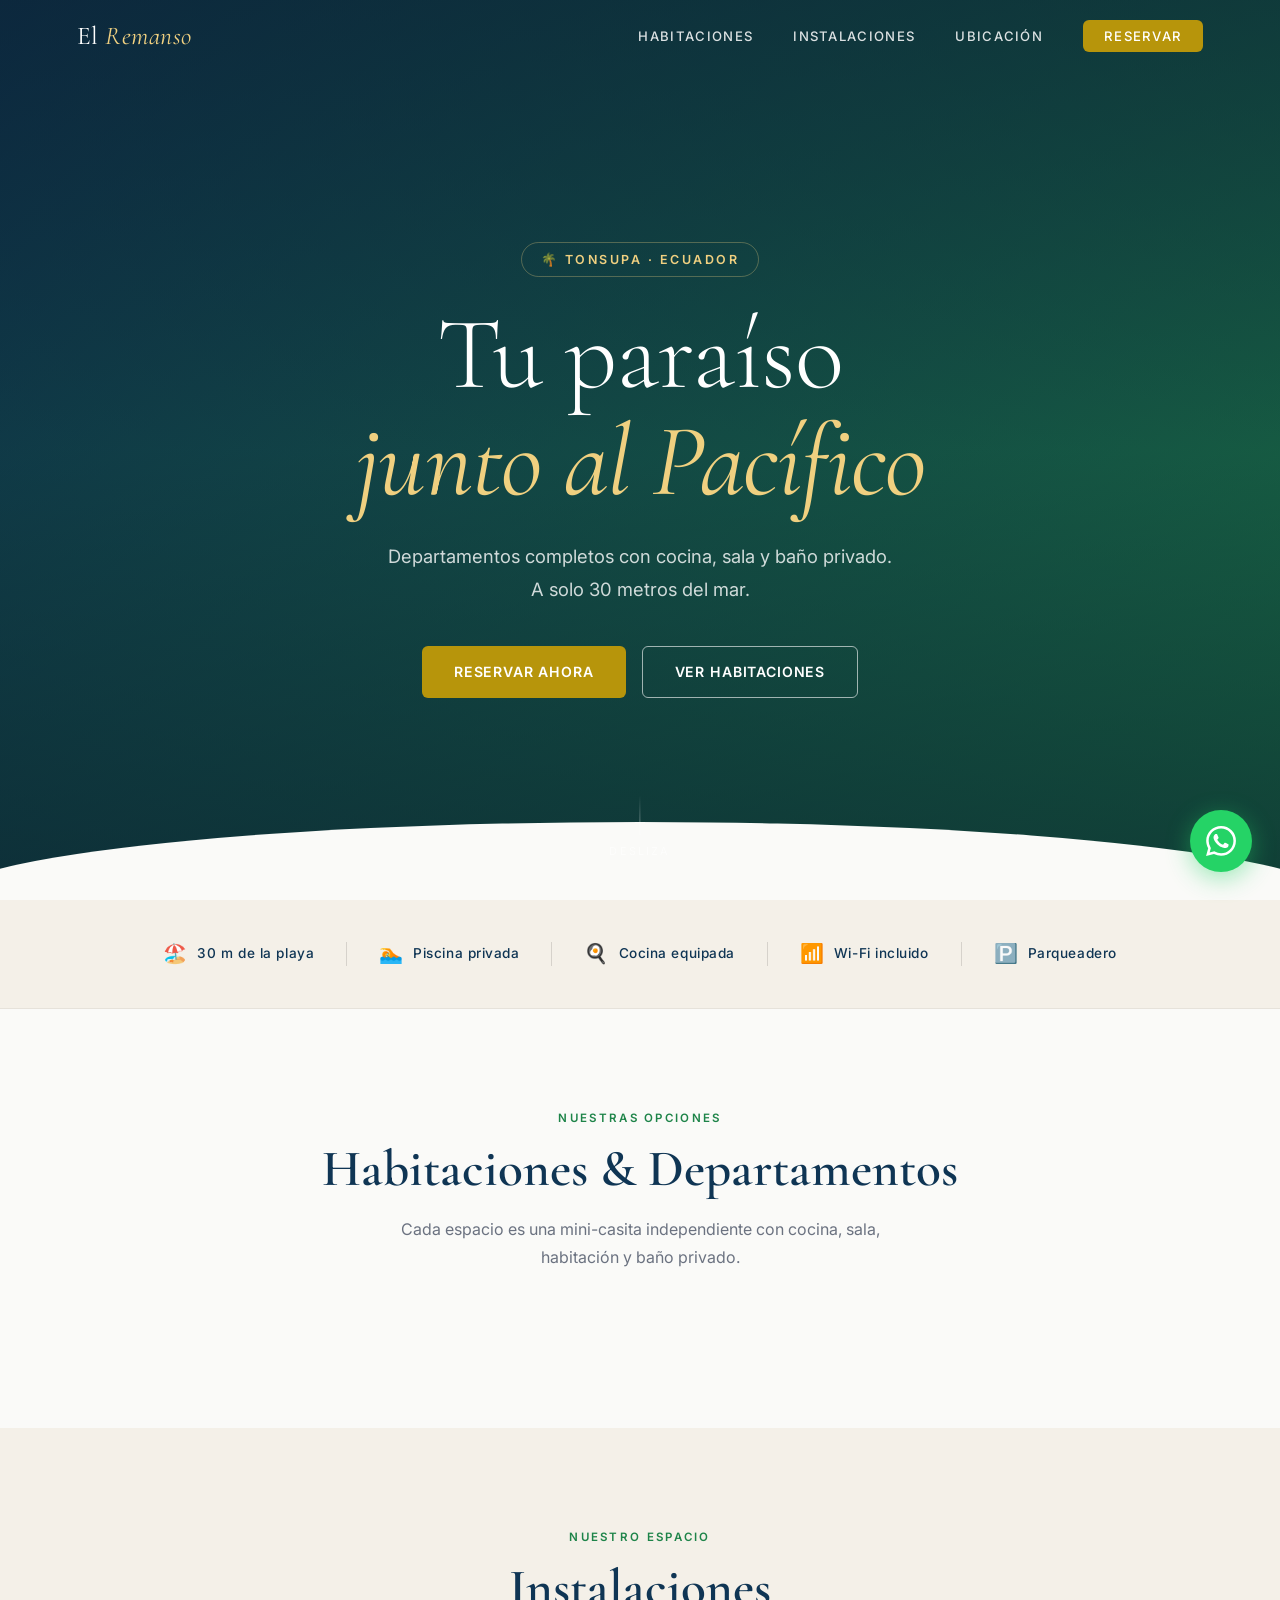
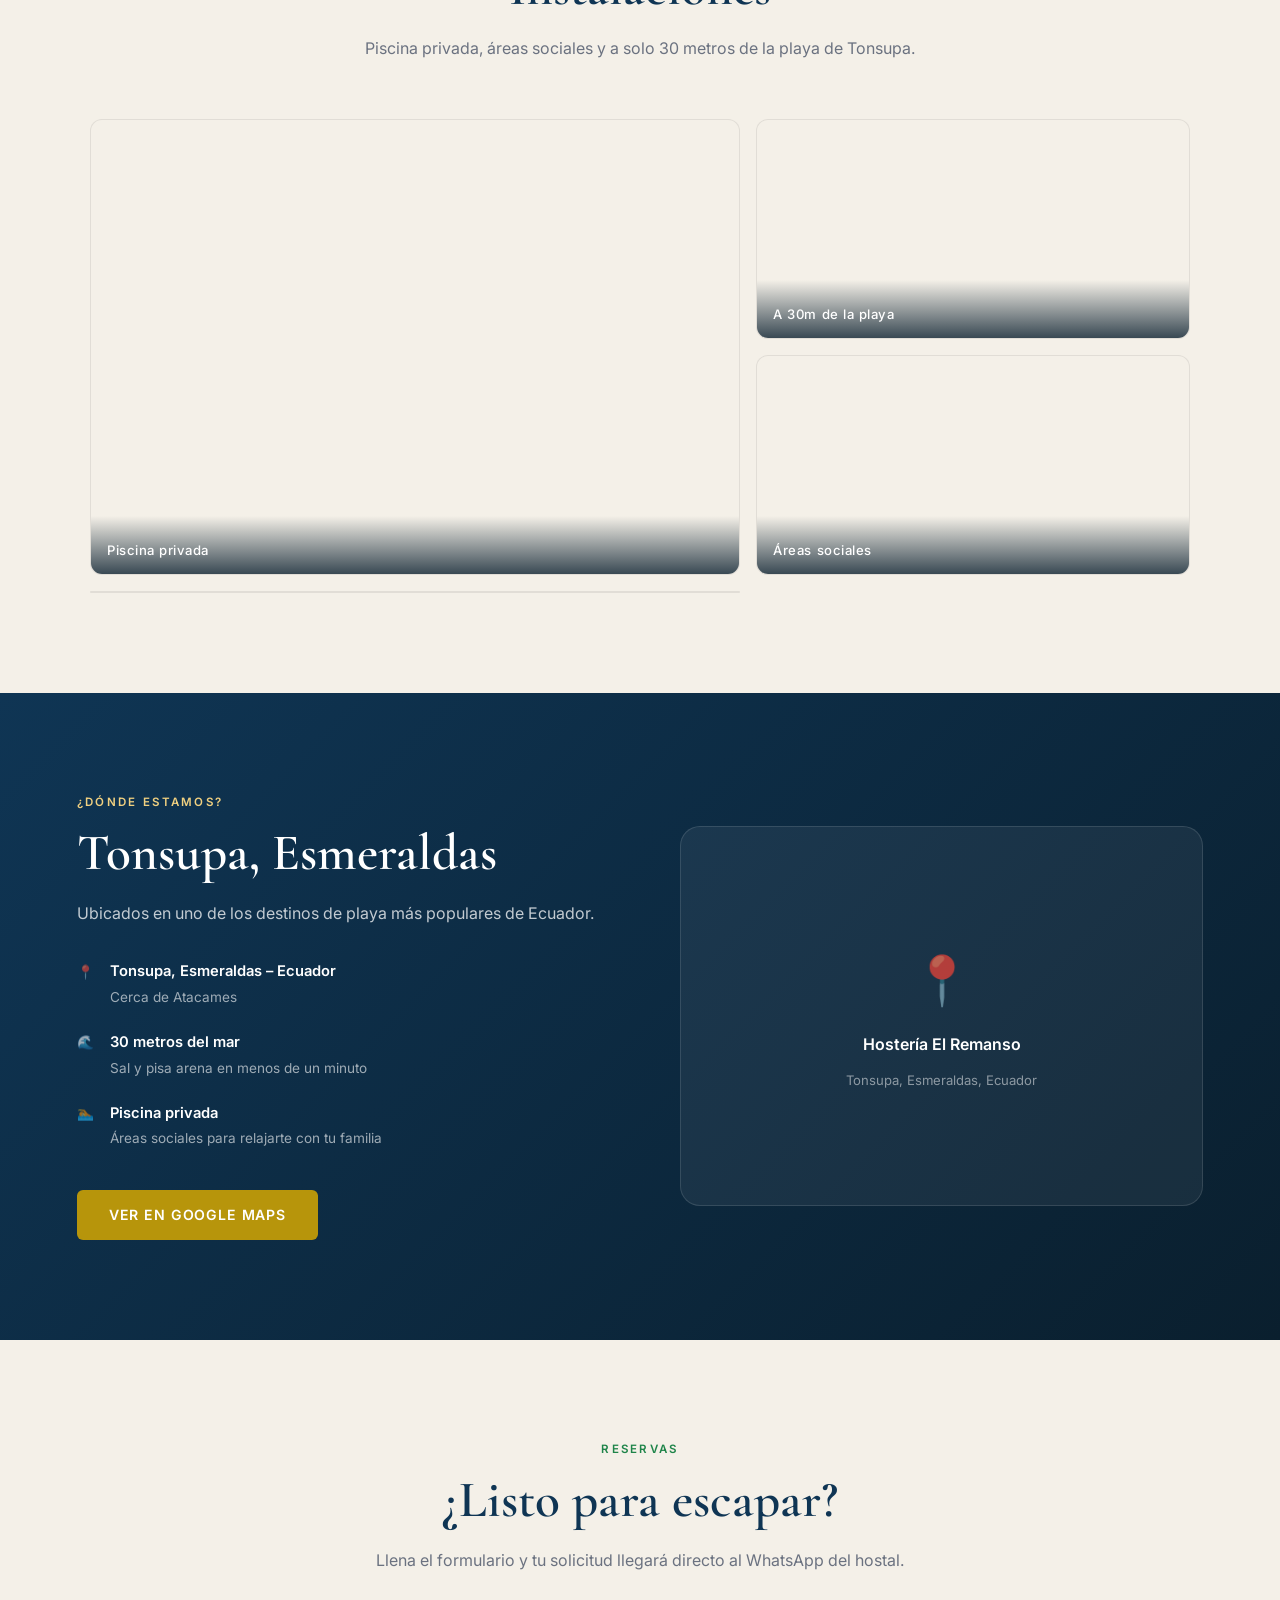
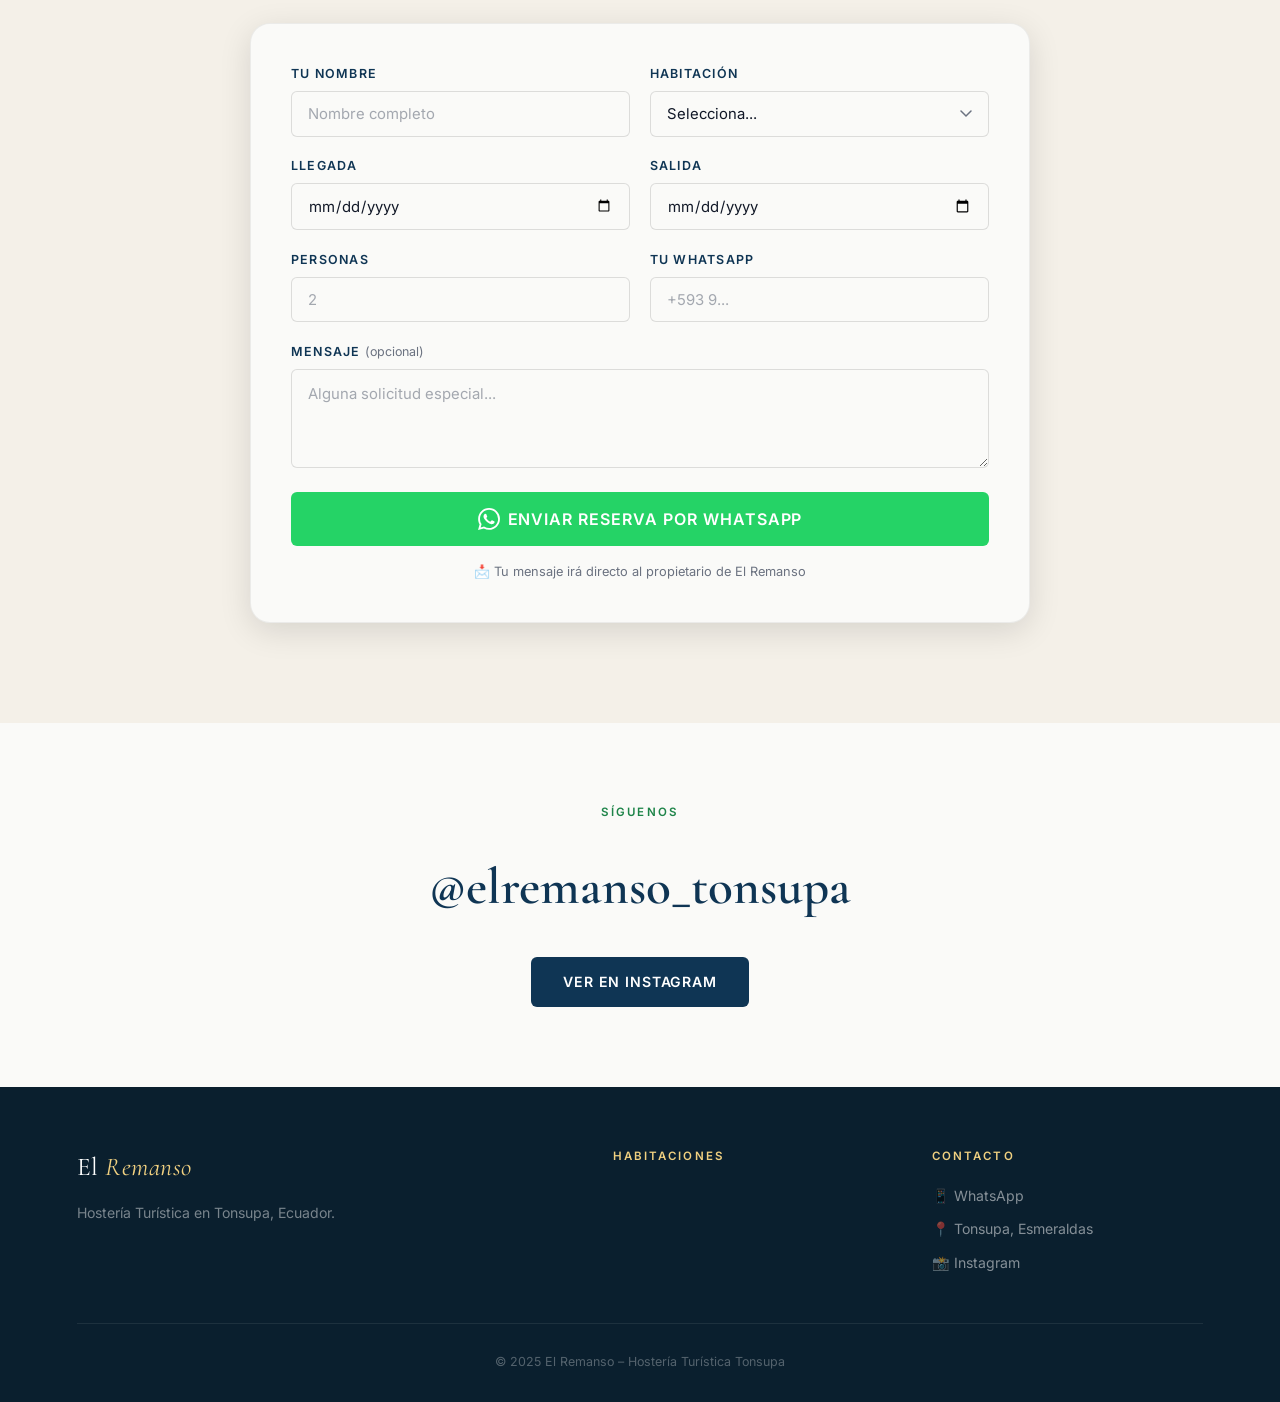
==== commit 935d467f: "sitio lee datos de cloudinary" ====
--- a/index.html
+++ b/index.html
@@ -11,15 +11,14 @@
   <link rel="stylesheet" href="css/components.css"/>
   <style>
     .hero{position:relative;min-height:100vh;display:flex;align-items:center;justify-content:center;overflow:hidden;}
-    .hero-bg{position:absolute;inset:0;z-index:0;}
-    .hero-bg img{width:100%;height:100%;object-fit:cover;opacity:0.55;}
+    .hero-bg{position:absolute;inset:0;background:linear-gradient(135deg,#0F3554,#1E8449);z-index:0;}
+    .hero-bg img{width:100%;height:100%;object-fit:cover;opacity:0.55;position:absolute;}
     .hero-overlay{position:absolute;inset:0;background:linear-gradient(to bottom,rgba(10,31,46,.6) 0%,rgba(10,31,46,.3) 50%,rgba(10,31,46,.7) 100%);z-index:1;}
     .hero-content{position:relative;z-index:2;}
     .carrete-wrap{position:relative;width:100%;height:260px;overflow:hidden;border-radius:12px 12px 0 0;background:#1a1a1a;}
     .carrete-slides{display:flex;height:100%;transition:transform 0.4s ease;}
     .carrete-slides img{flex-shrink:0;width:100%;height:100%;object-fit:cover;}
     .carrete-btn{position:absolute;top:50%;transform:translateY(-50%);background:rgba(0,0,0,.45);color:white;border:none;width:36px;height:36px;border-radius:50%;cursor:pointer;font-size:1.1rem;display:flex;align-items:center;justify-content:center;z-index:5;}
-    .carrete-btn:hover{background:rgba(0,0,0,.7);}
     .carrete-btn.prev{left:10px;}
     .carrete-btn.next{right:10px;}
     .carrete-dots{position:absolute;bottom:8px;left:50%;transform:translateX(-50%);display:flex;gap:5px;z-index:5;}
@@ -39,14 +38,12 @@
       <li><a href="#ubicacion">Ubicación</a></li>
       <li><a href="#reservar" class="nav-btn">Reservar</a></li>
     </ul>
-    <button class="hamburger" id="hamburger" aria-label="Menú"><span></span><span></span><span></span></button>
+    <button class="hamburger" id="hamburger"><span></span><span></span><span></span></button>
   </div>
 </nav>
 
 <section class="hero" id="inicio">
-  <div class="hero-bg">
-    <img src="images/portada.jpg" alt="El Remanso" onerror="this.parentElement.style.background='linear-gradient(135deg,#0F3554,#1E8449)'"/>
-  </div>
+  <div class="hero-bg" id="hero-bg"></div>
   <div class="hero-overlay"></div>
   <div class="hero-content">
     <span class="hero-badge">🌴 Tonsupa · Ecuador</span>
@@ -78,67 +75,7 @@
     <h2 class="section-title">Habitaciones & Departamentos</h2>
     <p class="section-desc">Cada espacio es una mini-casita independiente con cocina, sala, habitación y baño privado.</p>
   </div>
-  <div class="rooms-grid">
-
-    <!-- DEPARTAMENTO TRIPLE -->
-    <div class="room-card">
-      <div class="room-img-wrap">
-        <div class="sin-foto"><div style="font-size:3rem">🏠</div><div>Fotos próximamente</div></div>
-        <span class="room-badge">Triple</span>
-      </div>
-      <div class="room-body">
-        <p class="room-type">Departamento</p>
-        <h3 class="room-name">Departamento Triple</h3>
-        <p class="room-desc">Perfecto para grupos de 3. Literas cómodas, cocina equipada, sala y baño privado.</p>
-        <ul class="room-tags"><li>👥 3 personas</li><li>🍳 Cocina</li><li>🛋️ Sala</li><li>🚿 Baño privado</li></ul>
-        <a href="#reservar" class="btn btn-dark room-btn">Consultar disponibilidad</a>
-      </div>
-    </div>
-
-    <!-- DEPARTAMENTO DOBLE -->
-    <div class="room-card room-featured">
-      <div class="room-img-wrap">
-        <div class="carrete-wrap">
-          <div class="carrete-slides" id="cs-doble">
-            <img src="images/doble.jpg" alt="Departamento Doble"/>
-            <img src="images/doble-2.jpg" alt="Departamento Doble"/>
-            <img src="images/doble-3.jpg" alt="Departamento Doble"/>
-            <img src="images/doble-5.jpg" alt="Departamento Doble"/>
-            <img src="images/doble-6.jpg" alt="Departamento Doble"/>
-          </div>
-          <button class="carrete-btn prev" onclick="mover('doble',-1)">‹</button>
-          <button class="carrete-btn next" onclick="mover('doble',1)">›</button>
-          <div class="carrete-dots" id="cd-doble">
-            <span class="activo"></span><span></span><span></span><span></span><span></span>
-          </div>
-        </div>
-        <span class="room-badge badge-gold">Más popular</span>
-      </div>
-      <div class="room-body">
-        <p class="room-type">Departamento</p>
-        <h3 class="room-name">Departamento Doble</h3>
-        <p class="room-desc">Ideal para parejas o dos amigos. Mini cocina equipada, sala acogedora y baño privado.</p>
-        <ul class="room-tags"><li>👥 2 personas</li><li>🍳 Cocina</li><li>🛋️ Sala</li><li>🚿 Baño privado</li></ul>
-        <a href="#reservar" class="btn btn-gold room-btn">Consultar disponibilidad</a>
-      </div>
-    </div>
-
-    <!-- HABITACIÓN MATRIMONIAL -->
-    <div class="room-card">
-      <div class="room-img-wrap">
-        <div class="sin-foto"><div style="font-size:3rem">💑</div><div>Fotos próximamente</div></div>
-        <span class="room-badge">Matrimonial</span>
-      </div>
-      <div class="room-body">
-        <p class="room-type">Habitación</p>
-        <h3 class="room-name">Habitación Matrimonial</h3>
-        <p class="room-desc">Ambiente íntimo con cama matrimonial, decoración tropical y baño privado completo.</p>
-        <ul class="room-tags"><li>👫 2 personas</li><li>🛏️ Cama doble</li><li>🚿 Baño privado</li><li>❄️ A/C</li></ul>
-        <a href="#reservar" class="btn btn-dark room-btn">Consultar disponibilidad</a>
-      </div>
-    </div>
-
-  </div>
+  <div class="rooms-grid" id="rooms-grid"></div>
 </section>
 
 <section class="section instalaciones-section" id="instalaciones">
@@ -147,21 +84,21 @@
     <h2 class="section-title">Instalaciones</h2>
     <p class="section-desc">Piscina privada, áreas sociales y a solo 30 metros de la playa de Tonsupa.</p>
   </div>
-  <div class="gallery-grid">
+  <div class="gallery-grid" id="gallery-grid">
     <div class="gallery-item gallery-big">
-      <img src="images/piscina.jpg" alt="Piscina" onerror="this.style.display='none'"/>
+      <img id="gal-piscina" src="images/piscina.jpg" alt="Piscina" onerror="this.style.display='none'"/>
       <div class="gallery-label">Piscina privada</div>
     </div>
     <div class="gallery-item">
-      <img src="images/playa.jpg" alt="Playa" onerror="this.style.display='none'"/>
+      <img id="gal-playa" src="images/playa.jpg" alt="Playa" onerror="this.style.display='none'"/>
       <div class="gallery-label">A 30m de la playa</div>
     </div>
     <div class="gallery-item">
-      <img src="images/sala.jpg" alt="Sala" onerror="this.style.display='none'"/>
+      <img id="gal-sala" src="images/sala.jpg" alt="Sala" onerror="this.style.display='none'"/>
       <div class="gallery-label">Áreas sociales</div>
     </div>
     <div class="gallery-item">
-      <img src="images/cocina.jpg" alt="Cocina" onerror="this.style.display='none'"/>
+      <img id="gal-cocina" src="images/cocina.jpg" alt="Cocina" onerror="this.style.display='none'"/>
       <div class="gallery-label">Cocina equipada</div>
     </div>
   </div>
@@ -174,11 +111,11 @@
       <h2 class="section-title title-light">Tonsupa, Esmeraldas</h2>
       <p class="section-desc desc-light">Ubicados en uno de los destinos de playa más populares de Ecuador.</p>
       <ul class="location-list">
-        <li><span class="loc-icon">📍</span><div><strong>Tonsupa, Esmeraldas – Ecuador</strong><span>Cerca de Atacames, fácil acceso desde Quito y Guayaquil</span></div></li>
+        <li><span class="loc-icon">📍</span><div><strong>Tonsupa, Esmeraldas – Ecuador</strong><span>Cerca de Atacames</span></div></li>
         <li><span class="loc-icon">🌊</span><div><strong>30 metros del mar</strong><span>Sal y pisa arena en menos de un minuto</span></div></li>
         <li><span class="loc-icon">🏊</span><div><strong>Piscina privada</strong><span>Áreas sociales para relajarte con tu familia</span></div></li>
       </ul>
-      <a href="https://www.google.com/maps/search/Tonsupa+Esmeraldas+Ecuador" target="_blank" class="btn btn-gold">Ver en Google Maps</a>
+      <a id="maps-link" href="https://www.google.com/maps/search/Tonsupa+Esmeraldas+Ecuador" target="_blank" class="btn btn-gold">Ver en Google Maps</a>
     </div>
     <div class="location-map">
       <div class="map-embed">
@@ -200,27 +137,22 @@
     <div class="reserve-form-wrap">
       <div class="reserve-form">
         <div class="form-row">
-          <div class="form-group"><label for="nombre">Tu nombre</label><input type="text" id="nombre" placeholder="Nombre completo"/></div>
+          <div class="form-group"><label>Tu nombre</label><input type="text" id="nombre" placeholder="Nombre completo"/></div>
           <div class="form-group">
-            <label for="habitacion">Tipo de habitación</label>
-            <select id="habitacion">
-              <option value="">Selecciona...</option>
-              <option>Departamento Triple</option>
-              <option>Departamento Doble</option>
-              <option>Habitación Matrimonial</option>
-            </select>
+            <label>Habitación</label>
+            <select id="habitacion"><option value="">Selecciona...</option></select>
           </div>
         </div>
         <div class="form-row">
-          <div class="form-group"><label for="llegada">Fecha de llegada</label><input type="date" id="llegada"/></div>
-          <div class="form-group"><label for="salida">Fecha de salida</label><input type="date" id="salida"/></div>
+          <div class="form-group"><label>Llegada</label><input type="date" id="llegada"/></div>
+          <div class="form-group"><label>Salida</label><input type="date" id="salida"/></div>
         </div>
         <div class="form-row">
-          <div class="form-group"><label for="personas">N° de personas</label><input type="number" id="personas" min="1" max="10" placeholder="2"/></div>
-          <div class="form-group"><label for="telefono">Tu WhatsApp</label><input type="tel" id="telefono" placeholder="+593 9..."/></div>
+          <div class="form-group"><label>Personas</label><input type="number" id="personas" min="1" max="10" placeholder="2"/></div>
+          <div class="form-group"><label>Tu WhatsApp</label><input type="tel" id="telefono" placeholder="+593 9..."/></div>
         </div>
         <div class="form-group form-full">
-          <label for="mensaje">Mensaje adicional <span class="optional">(opcional)</span></label>
+          <label>Mensaje <span class="optional">(opcional)</span></label>
           <textarea id="mensaje" rows="3" placeholder="Alguna solicitud especial..."></textarea>
         </div>
         <button class="btn btn-whatsapp" id="btnReservar">
@@ -236,8 +168,8 @@
 <section class="section instagram-section">
   <div class="instagram-inner">
     <span class="eyebrow">Síguenos</span>
-    <h2 class="section-title">@elremanso_tonsupa</h2>
-    <a href="https://www.instagram.com/" target="_blank" class="btn btn-dark ig-btn">Ver en Instagram</a>
+    <h2 class="section-title" id="ig-titulo">@elremanso_tonsupa</h2>
+    <a id="ig-link" href="https://www.instagram.com/" target="_blank" class="btn btn-dark ig-btn">Ver en Instagram</a>
   </div>
 </section>
 
@@ -245,50 +177,155 @@
   <div class="footer-inner">
     <div class="footer-brand">
       <span class="logo-text footer-logo">El <em>Remanso</em></span>
-      <p>Hostería Turística en Tonsupa, Ecuador. Tu refugio junto al Pacífico.</p>
+      <p>Hostería Turística en Tonsupa, Ecuador.</p>
     </div>
     <div class="footer-col">
       <h4>Habitaciones</h4>
-      <ul>
-        <li>Departamento Triple</li>
-        <li>Departamento Doble</li>
-        <li>Habitación Matrimonial</li>
-      </ul>
+      <ul id="footer-habs"></ul>
     </div>
     <div class="footer-col">
       <h4>Contacto</h4>
       <ul>
-        <li><a href="https://wa.me/593963560568">📱 +593 96 356 0568</a></li>
+        <li><a id="wa-link" href="https://wa.me/593963560568">📱 WhatsApp</a></li>
         <li>📍 Tonsupa, Esmeraldas</li>
-        <li><a href="https://www.instagram.com/" target="_blank">📸 Instagram</a></li>
+        <li><a id="ig-footer" href="https://www.instagram.com/" target="_blank">📸 Instagram</a></li>
       </ul>
     </div>
   </div>
   <div class="footer-bottom"><span>© 2025 El Remanso – Hostería Turística Tonsupa</span></div>
 </footer>
 
-<a href="https://wa.me/593963560568" target="_blank" class="wa-float" title="WhatsApp">
+<a id="wa-float" href="https://wa.me/593963560568" target="_blank" class="wa-float">
   <svg viewBox="0 0 24 24" fill="white" width="30" height="30"><path d="M17.472 14.382c-.297-.149-1.758-.867-2.03-.967-.273-.099-.471-.148-.67.15-.197.297-.767.966-.94 1.164-.173.199-.347.223-.644.075-.297-.15-1.255-.463-2.39-1.475-.883-.788-1.48-1.761-1.653-2.059-.173-.297-.018-.458.13-.606.134-.133.298-.347.446-.52.149-.174.198-.298.298-.497.099-.198.05-.371-.025-.52-.075-.149-.669-1.612-.916-2.207-.242-.579-.487-.5-.669-.51-.173-.008-.371-.01-.57-.01-.198 0-.52.074-.792.372-.272.297-1.04 1.016-1.04 2.479 0 1.462 1.065 2.875 1.213 3.074.149.198 2.096 3.2 5.077 4.487.709.306 1.262.489 1.694.625.712.227 1.36.195 1.871.118.571-.085 1.758-.719 2.006-1.413.248-.694.248-1.289.173-1.413-.074-.124-.272-.198-.57-.347m-5.421 7.403h-.004a9.87 9.87 0 01-5.031-1.378l-.361-.214-3.741.982.998-3.648-.235-.374a9.86 9.86 0 01-1.51-5.26c.001-5.45 4.436-9.884 9.888-9.884 2.64 0 5.122 1.03 6.988 2.898a9.825 9.825 0 012.893 6.994c-.003 5.45-4.437 9.884-9.885 9.884m8.413-18.297A11.815 11.815 0 0012.05 0C5.495 0 .16 5.335.157 11.892c0 2.096.547 4.142 1.588 5.945L.057 24l6.305-1.654a11.882 11.882 0 005.683 1.448h.005c6.554 0 11.89-5.335 11.893-11.893a11.821 11.821 0 00-3.48-8.413z"/></svg>
 </a>
 
 <script src="js/main.js"></script>
 <script>
-const idx = {doble:0};
-const total = {doble:5};
-
-function mover(id, dir){
-  idx[id] = (idx[id] + dir + total[id]) % total[id];
-  document.getElementById('cs-'+id).style.transform = `translateX(-${idx[id]*100}%)`;
-  document.getElementById('cd-'+id).querySelectorAll('span').forEach((d,i) => d.className = i===idx[id]?'activo':'');
+// Lee datos del panel admin (localStorage compartido)
+const cabanas = JSON.parse(localStorage.getItem('cabs_v4') || 'null') || [];
+const inst    = JSON.parse(localStorage.getItem('inst_v2') || '{}');
+const cfg     = JSON.parse(localStorage.getItem('cfg')     || '{}');
+const carIdx  = {};
+const carTimers = {};
+
+// PORTADA
+const heroBg = document.getElementById('hero-bg');
+if (inst.portada) {
+  const img = document.createElement('img');
+  img.src = inst.portada;
+  heroBg.appendChild(img);
+} else {
+  heroBg.style.background = 'linear-gradient(135deg,#0F3554 0%,#1A5276 50%,#1E8449 100%)';
 }
 
+// INSTALACIONES
+if (inst.piscina) document.getElementById('gal-piscina').src = inst.piscina;
+if (inst.playa)   document.getElementById('gal-playa').src   = inst.playa;
+if (inst.sala)    document.getElementById('gal-sala').src    = inst.sala;
+if (inst.cocina)  document.getElementById('gal-cocina').src  = inst.cocina;
+
+// HABITACIONES
+const grid      = document.getElementById('rooms-grid');
+const selectHab = document.getElementById('habitacion');
+const footerH   = document.getElementById('footer-habs');
+
+// Agrupar por tipo
+const tipos = ['Triple','Doble','Matrimonial','Otra'];
+const grupos = {};
+tipos.forEach(t => grupos[t] = cabanas.filter(c => c.tipo === t));
+
+// Si no hay cabanas del admin usar defaults
+const mostrar = cabanas.length > 0 ? cabanas : [
+  {id:1,tipo:'Triple',      nombre:'Departamento Triple',    desc:'Perfecto para grupos de 3. Literas cómodas, cocina equipada, sala y baño privado.',cap:'3 personas',fotos:[]},
+  {id:2,tipo:'Doble',       nombre:'Departamento Doble',     desc:'Ideal para parejas o dos amigos. Mini cocina equipada, sala acogedora y baño privado.',cap:'2 personas',fotos:[]},
+  {id:3,tipo:'Matrimonial', nombre:'Habitación Matrimonial', desc:'Ambiente íntimo con cama matrimonial, decoración tropical y baño privado.',cap:'2 personas',fotos:[]},
+];
+
+mostrar.forEach((c, idx) => {
+  carIdx[c.id] = 0;
+  const card = document.createElement('div');
+  const esFeatured = c.tipo === 'Doble' && idx === Math.floor(mostrar.length/2);
+  card.className = 'room-card' + (esFeatured ? ' room-featured' : '');
+
+  let fotosHTML = '';
+  if (c.fotos && c.fotos.length > 0) {
+    fotosHTML = `
+      <div class="carrete-wrap">
+        <div class="carrete-slides" id="cs-${c.id}">
+          ${c.fotos.map(f=>`<img src="${f}" alt="${c.nombre}"/>`).join('')}
+        </div>
+        ${c.fotos.length > 1 ? `
+          <button class="carrete-btn prev" onclick="mover(${c.id},-1)">&#8249;</button>
+          <button class="carrete-btn next" onclick="mover(${c.id},1)">&#8250;</button>
+          <div class="carrete-dots" id="cd-${c.id}">
+            ${c.fotos.map((_,i)=>`<span class="${i===0?'activo':''}"></span>`).join('')}
+          </div>
+        ` : ''}
+      </div>`;
+    if (c.fotos.length > 1) autoCarrete(c.id, c.fotos.length);
+  } else {
+    fotosHTML = `<div class="sin-foto"><div style="font-size:3rem">🏠</div><div style="margin-top:8px">Foto próximamente</div></div>`;
+  }
+
+  card.innerHTML = `
+    <div class="room-img-wrap">
+      ${fotosHTML}
+      <span class="room-badge ${esFeatured?'badge-gold':''}">${c.tipo}</span>
+    </div>
+    <div class="room-body">
+      <p class="room-type">${c.tipo}</p>
+      <h3 class="room-name">${c.nombre}</h3>
+      <p class="room-desc">${c.desc}</p>
+      <ul class="room-tags">
+        <li>👥 ${c.cap}</li>
+        <li>🍳 Cocina</li>
+        <li>🛋️ Sala</li>
+        <li>🚿 Baño privado</li>
+      </ul>
+      <a href="#reservar" class="btn ${esFeatured?'btn-gold':'btn-dark'} room-btn">Consultar disponibilidad</a>
+    </div>`;
+  grid.appendChild(card);
+
+  const opt = document.createElement('option');
+  opt.value = c.nombre; opt.textContent = c.nombre;
+  selectHab.appendChild(opt);
+
+  const li = document.createElement('li');
+  li.textContent = c.nombre;
+  footerH.appendChild(li);
+});
+
+function mover(id, dir) {
+  const c = mostrar.find(c => c.id === id);
+  if (!c || c.fotos.length <= 1) return;
+  carIdx[id] = (carIdx[id] + dir + c.fotos.length) % c.fotos.length;
+  const sl = document.getElementById('cs-' + id);
+  const dots = document.getElementById('cd-' + id);
+  if (sl) sl.style.transform = `translateX(-${carIdx[id]*100}%)`;
+  if (dots) dots.querySelectorAll('span').forEach((d,i) => d.className = i===carIdx[id]?'activo':'');
+}
+
+function autoCarrete(id, total) {
+  if (total > 1) carTimers[id] = setInterval(() => mover(id, 1), 3500);
+}
+
+// CONFIG
+const wa = cfg.whatsapp || '593963560568';
+const ig = cfg.instagram || 'https://www.instagram.com/';
+document.getElementById('wa-link').href  = `https://wa.me/${wa}`;
+document.getElementById('wa-float').href = `https://wa.me/${wa}`;
+document.getElementById('ig-link').href  = ig;
+document.getElementById('ig-footer').href = ig;
+if (cfg.maps) document.getElementById('maps-link').href = cfg.maps;
+
+// ANIMACIONES
 const style = document.createElement('style');
 style.textContent = `.visible{opacity:1!important;transform:translateY(0)!important;}`;
 document.head.appendChild(style);
-const observer = new IntersectionObserver(entries=>{
-  entries.forEach(e=>{if(e.isIntersecting){e.target.classList.add('visible');observer.unobserve(e.target);}});
+const observer = new IntersectionObserver(entries => {
+  entries.forEach(e => { if(e.isIntersecting){e.target.classList.add('visible');observer.unobserve(e.target);} });
 },{threshold:0.12});
-document.querySelectorAll('.room-card,.gallery-item,.section-header').forEach(el=>{
+document.querySelectorAll('.room-card,.gallery-item,.section-header').forEach(el => {
   el.style.opacity='0';el.style.transform='translateY(24px)';el.style.transition='opacity .6s ease,transform .6s ease';
   observer.observe(el);
 });
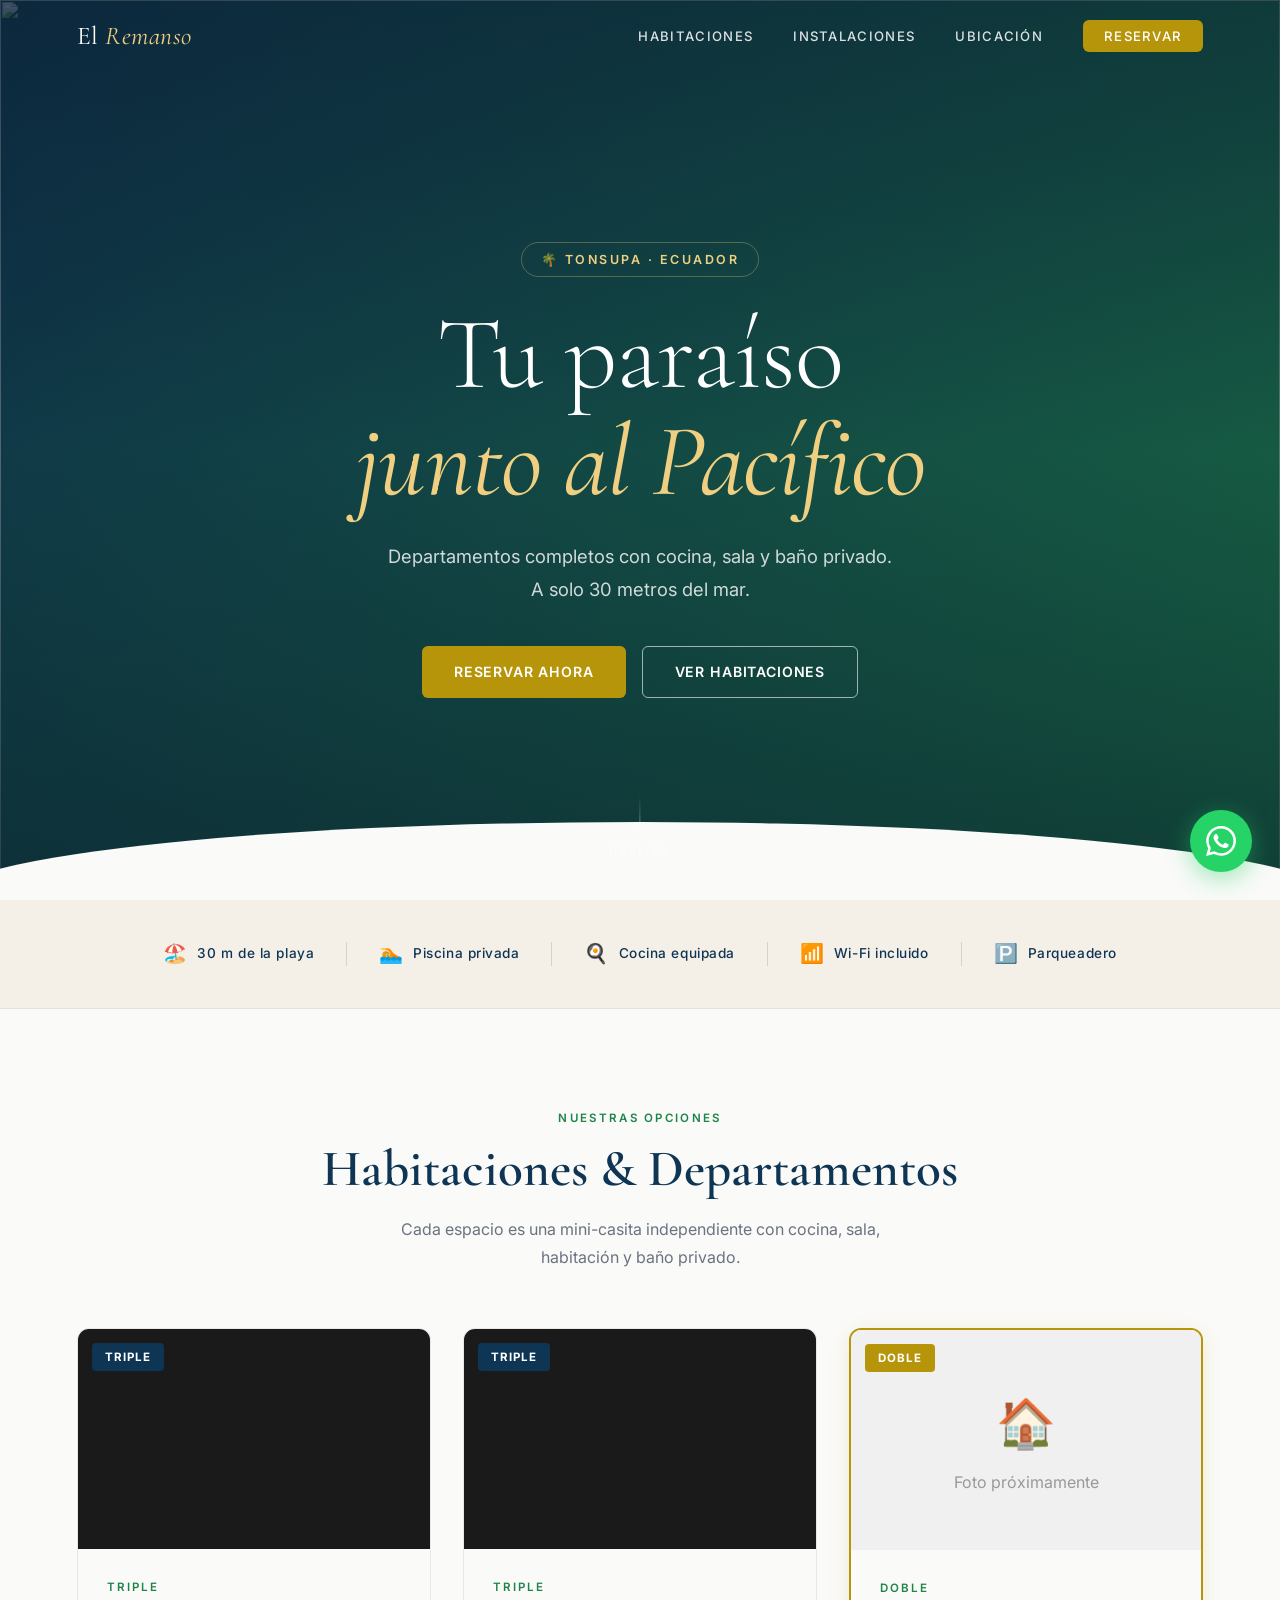
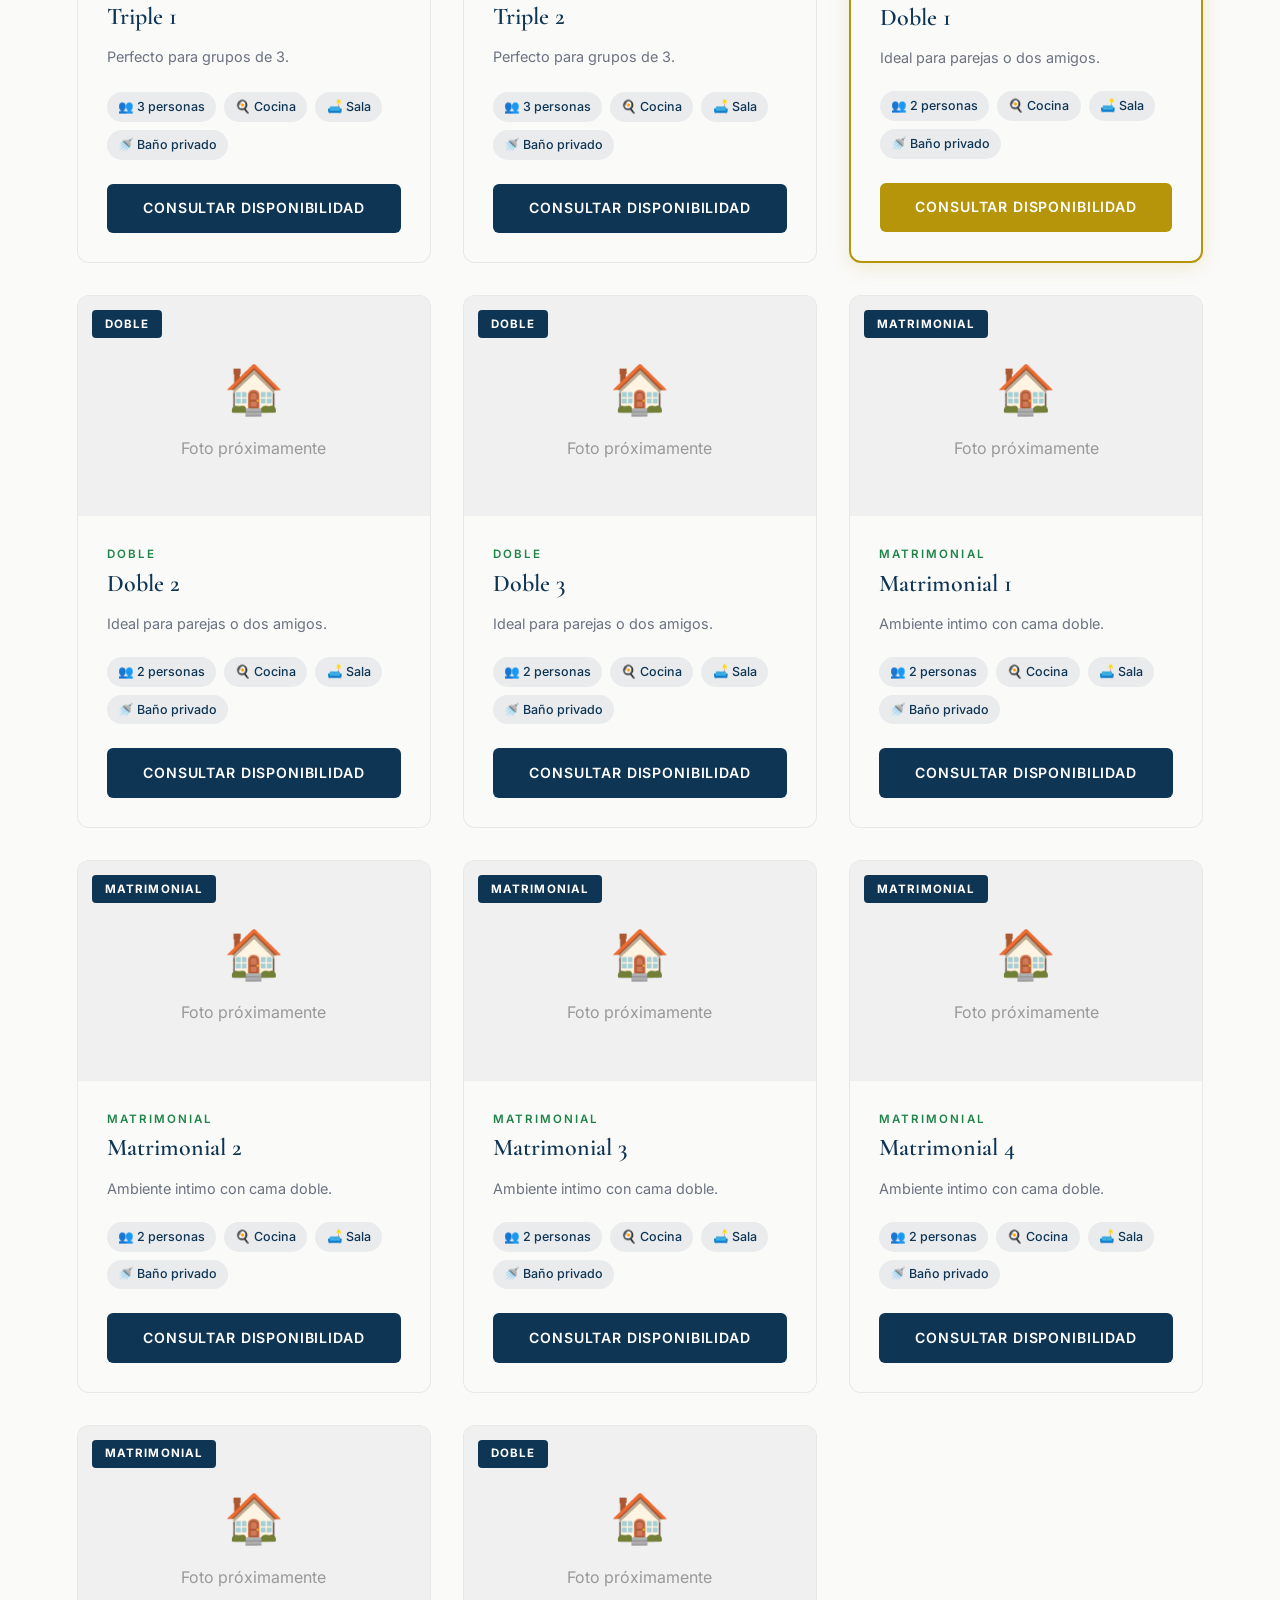
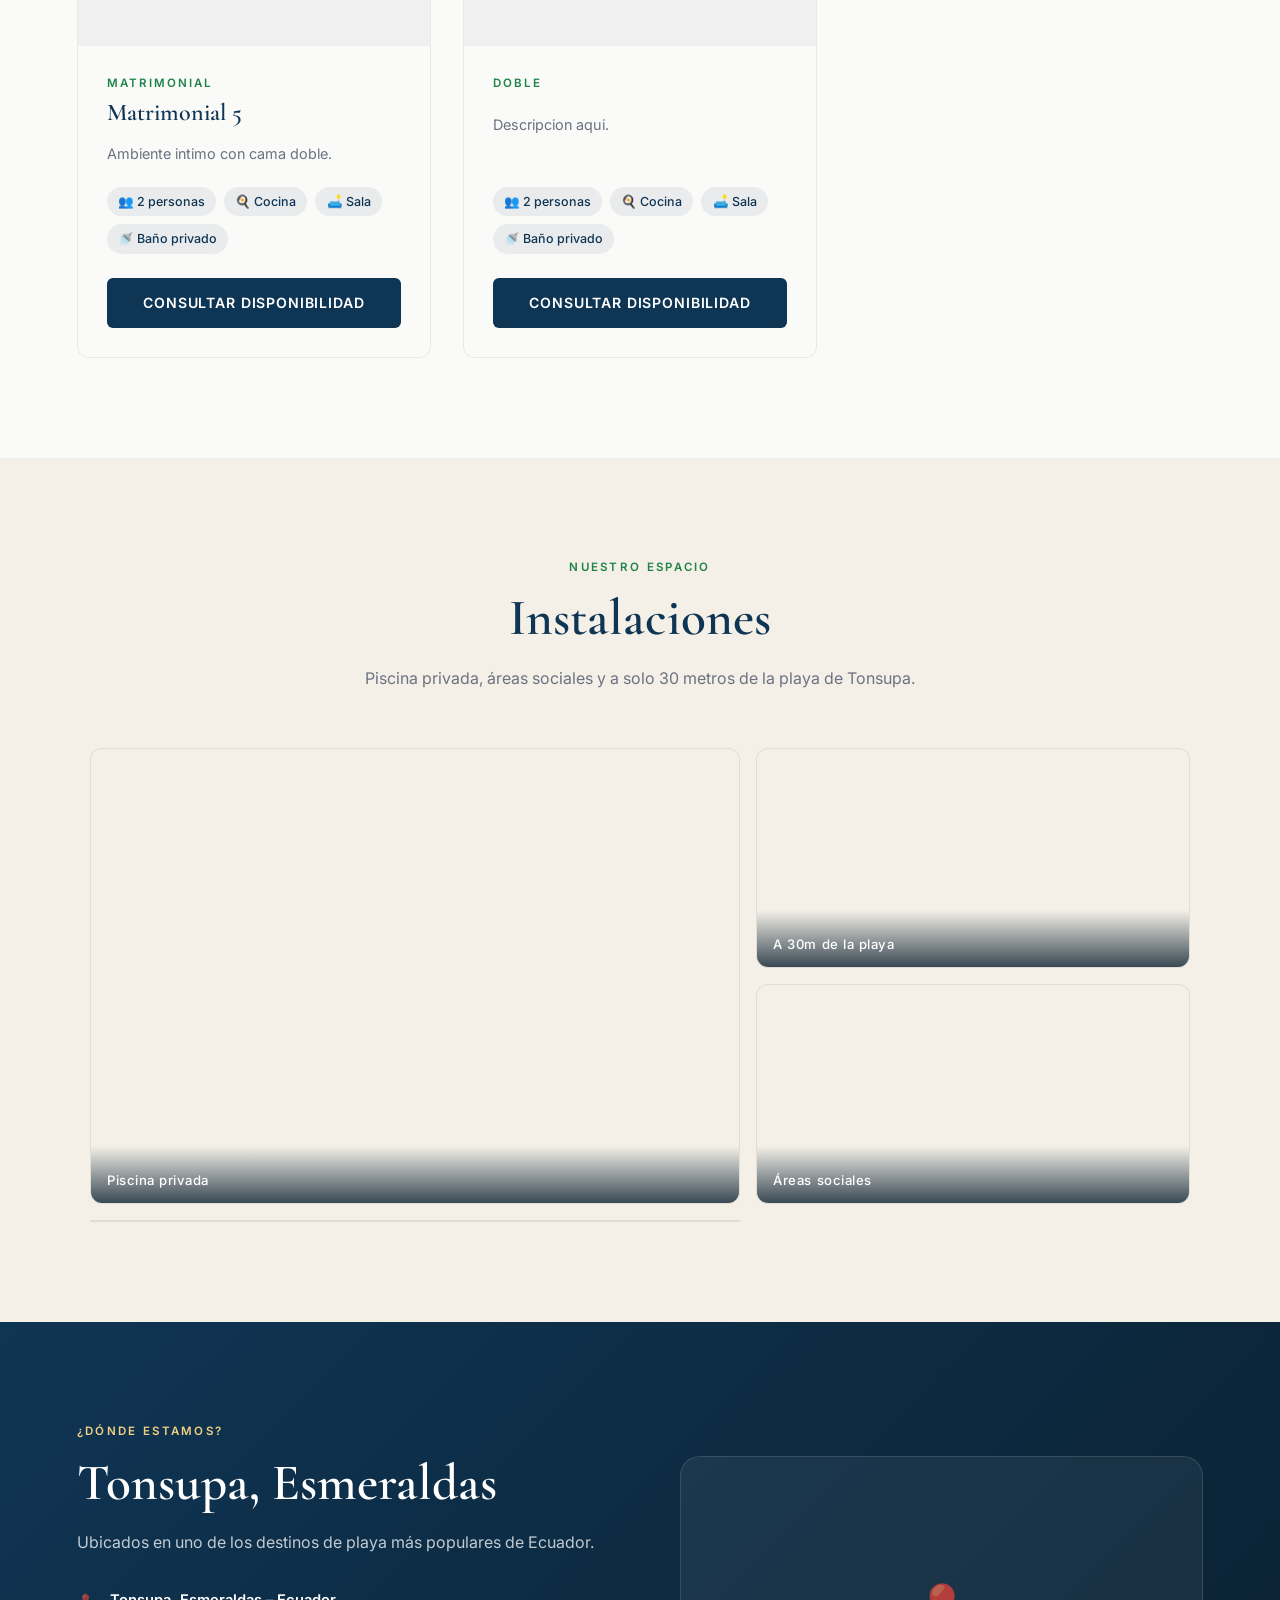
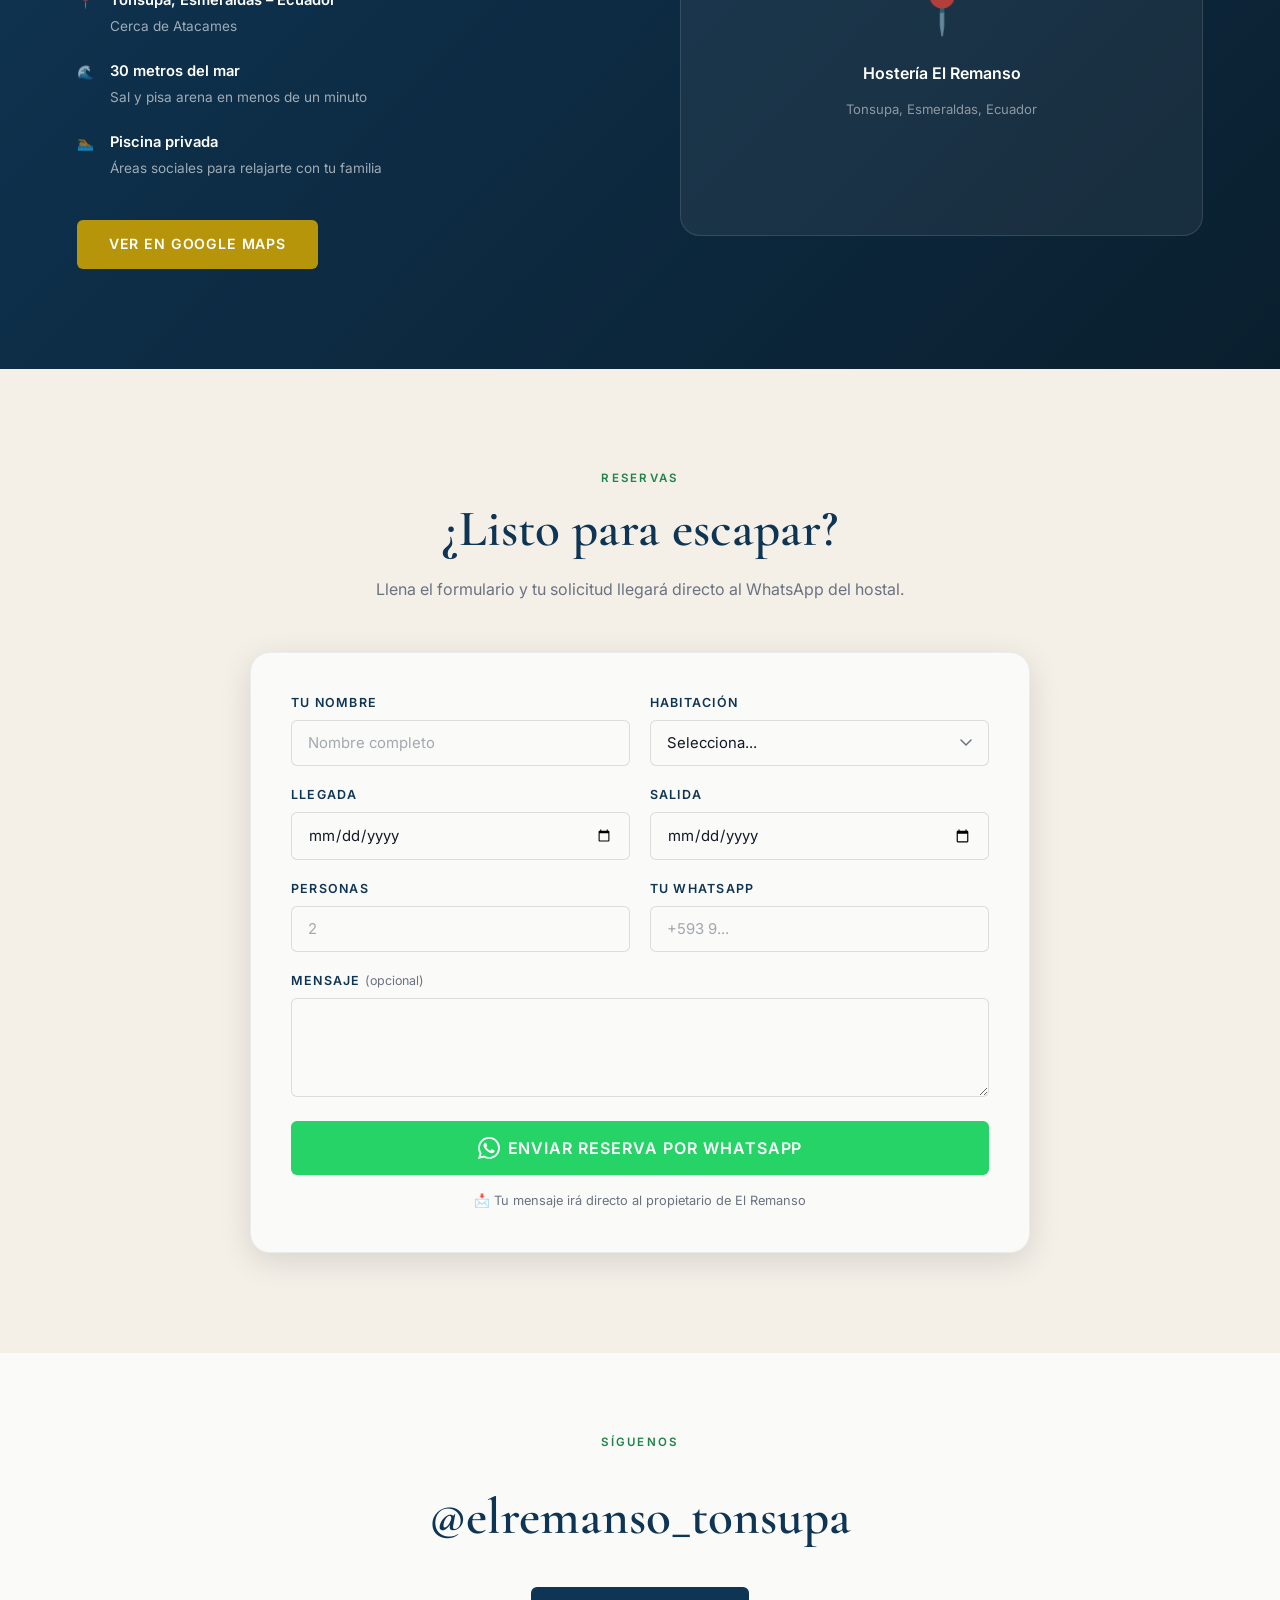
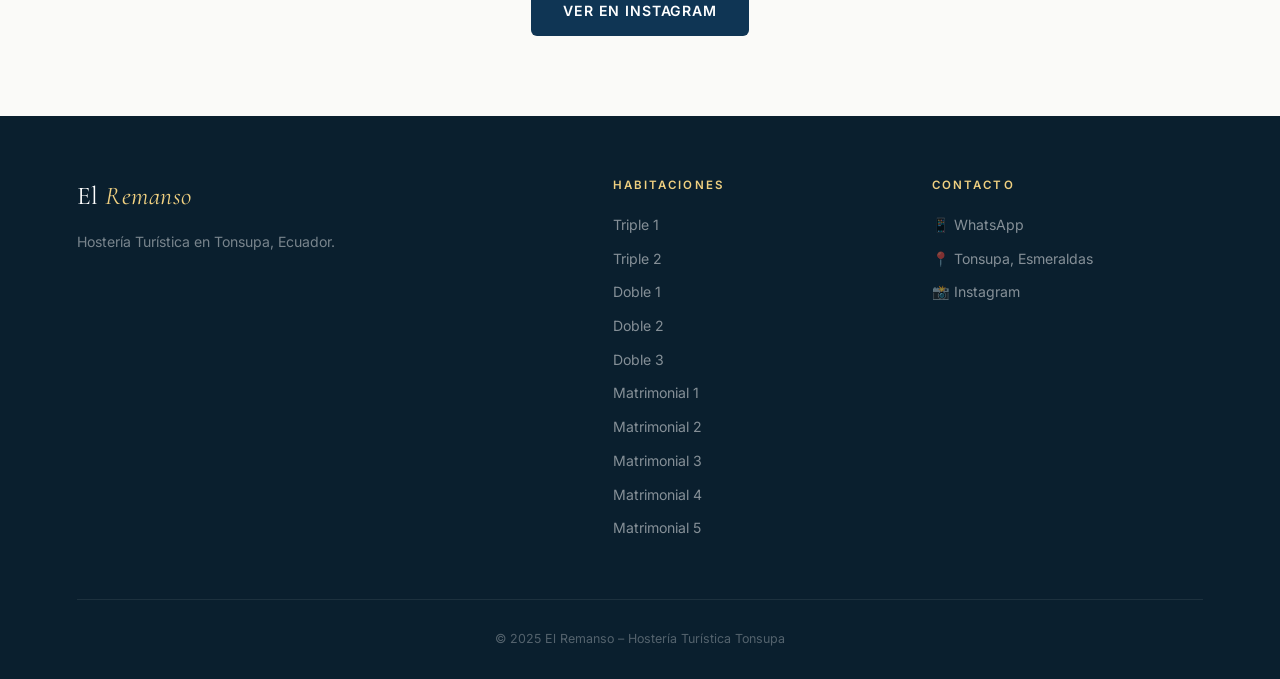
==== commit c9b32d73: "leer data.json" ====
--- a/index.html
+++ b/index.html
@@ -22,7 +22,7 @@
     .carrete-btn.prev{left:10px;}
     .carrete-btn.next{right:10px;}
     .carrete-dots{position:absolute;bottom:8px;left:50%;transform:translateX(-50%);display:flex;gap:5px;z-index:5;}
-    .carrete-dots span{width:7px;height:7px;border-radius:50%;background:rgba(255,255,255,.5);cursor:pointer;}
+    .carrete-dots span{width:7px;height:7px;border-radius:50%;background:rgba(255,255,255,.5);}
     .carrete-dots span.activo{background:white;}
     .sin-foto{width:100%;height:260px;background:#f0f0f0;display:flex;flex-direction:column;align-items:center;justify-content:center;color:#999;border-radius:12px 12px 0 0;}
   </style>
@@ -84,7 +84,7 @@
     <h2 class="section-title">Instalaciones</h2>
     <p class="section-desc">Piscina privada, áreas sociales y a solo 30 metros de la playa de Tonsupa.</p>
   </div>
-  <div class="gallery-grid" id="gallery-grid">
+  <div class="gallery-grid">
     <div class="gallery-item gallery-big">
       <img id="gal-piscina" src="images/piscina.jpg" alt="Piscina" onerror="this.style.display='none'"/>
       <div class="gallery-label">Piscina privada</div>
@@ -153,7 +153,7 @@
         </div>
         <div class="form-group form-full">
           <label>Mensaje <span class="optional">(opcional)</span></label>
-          <textarea id="mensaje" rows="3" placeholder="Alguna solicitud especial..."></textarea>
+          <textarea id="mensaje" rows="3"></textarea>
         </div>
         <button class="btn btn-whatsapp" id="btnReservar">
           <svg viewBox="0 0 24 24" fill="currentColor" width="22" height="22"><path d="M17.472 14.382c-.297-.149-1.758-.867-2.03-.967-.273-.099-.471-.148-.67.15-.197.297-.767.966-.94 1.164-.173.199-.347.223-.644.075-.297-.15-1.255-.463-2.39-1.475-.883-.788-1.48-1.761-1.653-2.059-.173-.297-.018-.458.13-.606.134-.133.298-.347.446-.52.149-.174.198-.298.298-.497.099-.198.05-.371-.025-.52-.075-.149-.669-1.612-.916-2.207-.242-.579-.487-.5-.669-.51-.173-.008-.371-.01-.57-.01-.198 0-.52.074-.792.372-.272.297-1.04 1.016-1.04 2.479 0 1.462 1.065 2.875 1.213 3.074.149.198 2.096 3.2 5.077 4.487.709.306 1.262.489 1.694.625.712.227 1.36.195 1.871.118.571-.085 1.758-.719 2.006-1.413.248-.694.248-1.289.173-1.413-.074-.124-.272-.198-.57-.347m-5.421 7.403h-.004a9.87 9.87 0 01-5.031-1.378l-.361-.214-3.741.982.998-3.648-.235-.374a9.86 9.86 0 01-1.51-5.26c.001-5.45 4.436-9.884 9.888-9.884 2.64 0 5.122 1.03 6.988 2.898a9.825 9.825 0 012.893 6.994c-.003 5.45-4.437 9.884-9.885 9.884m8.413-18.297A11.815 11.815 0 0012.05 0C5.495 0 .16 5.335.157 11.892c0 2.096.547 4.142 1.588 5.945L.057 24l6.305-1.654a11.882 11.882 0 005.683 1.448h.005c6.554 0 11.89-5.335 11.893-11.893a11.821 11.821 0 00-3.48-8.413z"/></svg>
@@ -201,134 +201,131 @@
 
 <script src="js/main.js"></script>
 <script>
-// Lee datos del panel admin (localStorage compartido)
-const cabanas = JSON.parse(localStorage.getItem('cabs_v4') || 'null') || [];
-const inst    = JSON.parse(localStorage.getItem('inst_v2') || '{}');
-const cfg     = JSON.parse(localStorage.getItem('cfg')     || '{}');
-const carIdx  = {};
-const carTimers = {};
-
-// PORTADA
-const heroBg = document.getElementById('hero-bg');
-if (inst.portada) {
-  const img = document.createElement('img');
-  img.src = inst.portada;
-  heroBg.appendChild(img);
-} else {
-  heroBg.style.background = 'linear-gradient(135deg,#0F3554 0%,#1A5276 50%,#1E8449 100%)';
+// Lee data.json del servidor
+fetch('data.json')
+  .then(r => r.json())
+  .then(data => iniciar(data))
+  .catch(() => iniciar({}));
+
+function iniciar(data) {
+  const cabanas = data.cabanas || [];
+  const inst    = data || {};
+  const cfg     = data.cfg || {};
+  const carIdx  = {};
+  const carTimers = {};
+
+  // PORTADA
+  const heroBg = document.getElementById('hero-bg');
+  if (inst.portada) {
+    const img = document.createElement('img');
+    img.src = inst.portada;
+    heroBg.appendChild(img);
+  }
+
+  // INSTALACIONES
+  if (inst.piscina) document.getElementById('gal-piscina').src = inst.piscina;
+  if (inst.playa)   document.getElementById('gal-playa').src   = inst.playa;
+  if (inst.sala)    document.getElementById('gal-sala').src    = inst.sala;
+  if (inst.cocina)  document.getElementById('gal-cocina').src  = inst.cocina;
+
+  // HABITACIONES
+  const grid      = document.getElementById('rooms-grid');
+  const selectHab = document.getElementById('habitacion');
+  const footerH   = document.getElementById('footer-habs');
+
+  const mostrar = cabanas.length > 0 ? cabanas : [
+    {id:1,tipo:'Triple',      nombre:'Departamento Triple',    desc:'Perfecto para grupos de 3.',cap:'3 personas',fotos:[]},
+    {id:2,tipo:'Doble',       nombre:'Departamento Doble',     desc:'Ideal para parejas.',       cap:'2 personas',fotos:[]},
+    {id:3,tipo:'Matrimonial', nombre:'Habitación Matrimonial', desc:'Ambiente íntimo.',           cap:'2 personas',fotos:[]},
+  ];
+
+  mostrar.forEach((c, idx) => {
+    carIdx[c.id] = 0;
+    const card = document.createElement('div');
+    const featured = c.tipo === 'Doble' && cabanas.filter(x=>x.tipo==='Doble').indexOf(c)===0;
+    card.className = 'room-card' + (featured ? ' room-featured' : '');
+
+    let fotosHTML = '';
+    if (c.fotos && c.fotos.length > 0) {
+      fotosHTML = `
+        <div class="carrete-wrap">
+          <div class="carrete-slides" id="cs-${c.id}">
+            ${c.fotos.map(f=>`<img src="${f}" alt="${c.nombre}"/>`).join('')}
+          </div>
+          ${c.fotos.length > 1 ? `
+            <button class="carrete-btn prev" onclick="mover(${c.id},-1)">&#8249;</button>
+            <button class="carrete-btn next" onclick="mover(${c.id},1)">&#8250;</button>
+            <div class="carrete-dots" id="cd-${c.id}">
+              ${c.fotos.map((_,i)=>`<span class="${i===0?'activo':''}"></span>`).join('')}
+            </div>
+          ` : ''}
+        </div>`;
+      if (c.fotos.length > 1) {
+        carTimers[c.id] = setInterval(() => mover(c.id, 1), 3500);
+      }
+    } else {
+      fotosHTML = `<div class="sin-foto"><div style="font-size:3rem">🏠</div><div style="margin-top:8px">Foto próximamente</div></div>`;
+    }
+
+    card.innerHTML = `
+      <div class="room-img-wrap">
+        ${fotosHTML}
+        <span class="room-badge ${featured?'badge-gold':''}">${c.tipo}</span>
+      </div>
+      <div class="room-body">
+        <p class="room-type">${c.tipo}</p>
+        <h3 class="room-name">${c.nombre}</h3>
+        <p class="room-desc">${c.desc}</p>
+        <ul class="room-tags">
+          <li>👥 ${c.cap}</li>
+          <li>🍳 Cocina</li>
+          <li>🛋️ Sala</li>
+          <li>🚿 Baño privado</li>
+        </ul>
+        <a href="#reservar" class="btn ${featured?'btn-gold':'btn-dark'} room-btn">Consultar disponibilidad</a>
+      </div>`;
+    grid.appendChild(card);
+
+    const opt = document.createElement('option');
+    opt.value = c.nombre; opt.textContent = c.nombre;
+    selectHab.appendChild(opt);
+
+    const li = document.createElement('li');
+    li.textContent = c.nombre;
+    footerH.appendChild(li);
+  });
+
+  function mover(id, dir) {
+    const c = mostrar.find(c => c.id === id);
+    if (!c || c.fotos.length <= 1) return;
+    carIdx[id] = (carIdx[id] + dir + c.fotos.length) % c.fotos.length;
+    const sl = document.getElementById('cs-' + id);
+    const dots = document.getElementById('cd-' + id);
+    if (sl) sl.style.transform = `translateX(-${carIdx[id]*100}%)`;
+    if (dots) dots.querySelectorAll('span').forEach((d,i) => d.className = i===carIdx[id]?'activo':'');
+  }
+
+  // CONFIG
+  const wa = cfg.whatsapp || '593963560568';
+  const ig = cfg.instagram || 'https://www.instagram.com/';
+  document.getElementById('wa-link').href  = `https://wa.me/${wa}`;
+  document.getElementById('wa-float').href = `https://wa.me/${wa}`;
+  document.getElementById('ig-link').href  = ig;
+  document.getElementById('ig-footer').href = ig;
+  if (cfg.maps) document.getElementById('maps-link').href = cfg.maps;
+
+  // ANIMACIONES
+  const style = document.createElement('style');
+  style.textContent = `.visible{opacity:1!important;transform:translateY(0)!important;}`;
+  document.head.appendChild(style);
+  const observer = new IntersectionObserver(entries => {
+    entries.forEach(e => { if(e.isIntersecting){e.target.classList.add('visible');observer.unobserve(e.target);} });
+  },{threshold:0.12});
+  document.querySelectorAll('.room-card,.gallery-item,.section-header').forEach(el => {
+    el.style.opacity='0';el.style.transform='translateY(24px)';el.style.transition='opacity .6s ease,transform .6s ease';
+    observer.observe(el);
+  });
 }
-
-// INSTALACIONES
-if (inst.piscina) document.getElementById('gal-piscina').src = inst.piscina;
-if (inst.playa)   document.getElementById('gal-playa').src   = inst.playa;
-if (inst.sala)    document.getElementById('gal-sala').src    = inst.sala;
-if (inst.cocina)  document.getElementById('gal-cocina').src  = inst.cocina;
-
-// HABITACIONES
-const grid      = document.getElementById('rooms-grid');
-const selectHab = document.getElementById('habitacion');
-const footerH   = document.getElementById('footer-habs');
-
-// Agrupar por tipo
-const tipos = ['Triple','Doble','Matrimonial','Otra'];
-const grupos = {};
-tipos.forEach(t => grupos[t] = cabanas.filter(c => c.tipo === t));
-
-// Si no hay cabanas del admin usar defaults
-const mostrar = cabanas.length > 0 ? cabanas : [
-  {id:1,tipo:'Triple',      nombre:'Departamento Triple',    desc:'Perfecto para grupos de 3. Literas cómodas, cocina equipada, sala y baño privado.',cap:'3 personas',fotos:[]},
-  {id:2,tipo:'Doble',       nombre:'Departamento Doble',     desc:'Ideal para parejas o dos amigos. Mini cocina equipada, sala acogedora y baño privado.',cap:'2 personas',fotos:[]},
-  {id:3,tipo:'Matrimonial', nombre:'Habitación Matrimonial', desc:'Ambiente íntimo con cama matrimonial, decoración tropical y baño privado.',cap:'2 personas',fotos:[]},
-];
-
-mostrar.forEach((c, idx) => {
-  carIdx[c.id] = 0;
-  const card = document.createElement('div');
-  const esFeatured = c.tipo === 'Doble' && idx === Math.floor(mostrar.length/2);
-  card.className = 'room-card' + (esFeatured ? ' room-featured' : '');
-
-  let fotosHTML = '';
-  if (c.fotos && c.fotos.length > 0) {
-    fotosHTML = `
-      <div class="carrete-wrap">
-        <div class="carrete-slides" id="cs-${c.id}">
-          ${c.fotos.map(f=>`<img src="${f}" alt="${c.nombre}"/>`).join('')}
-        </div>
-        ${c.fotos.length > 1 ? `
-          <button class="carrete-btn prev" onclick="mover(${c.id},-1)">&#8249;</button>
-          <button class="carrete-btn next" onclick="mover(${c.id},1)">&#8250;</button>
-          <div class="carrete-dots" id="cd-${c.id}">
-            ${c.fotos.map((_,i)=>`<span class="${i===0?'activo':''}"></span>`).join('')}
-          </div>
-        ` : ''}
-      </div>`;
-    if (c.fotos.length > 1) autoCarrete(c.id, c.fotos.length);
-  } else {
-    fotosHTML = `<div class="sin-foto"><div style="font-size:3rem">🏠</div><div style="margin-top:8px">Foto próximamente</div></div>`;
-  }
-
-  card.innerHTML = `
-    <div class="room-img-wrap">
-      ${fotosHTML}
-      <span class="room-badge ${esFeatured?'badge-gold':''}">${c.tipo}</span>
-    </div>
-    <div class="room-body">
-      <p class="room-type">${c.tipo}</p>
-      <h3 class="room-name">${c.nombre}</h3>
-      <p class="room-desc">${c.desc}</p>
-      <ul class="room-tags">
-        <li>👥 ${c.cap}</li>
-        <li>🍳 Cocina</li>
-        <li>🛋️ Sala</li>
-        <li>🚿 Baño privado</li>
-      </ul>
-      <a href="#reservar" class="btn ${esFeatured?'btn-gold':'btn-dark'} room-btn">Consultar disponibilidad</a>
-    </div>`;
-  grid.appendChild(card);
-
-  const opt = document.createElement('option');
-  opt.value = c.nombre; opt.textContent = c.nombre;
-  selectHab.appendChild(opt);
-
-  const li = document.createElement('li');
-  li.textContent = c.nombre;
-  footerH.appendChild(li);
-});
-
-function mover(id, dir) {
-  const c = mostrar.find(c => c.id === id);
-  if (!c || c.fotos.length <= 1) return;
-  carIdx[id] = (carIdx[id] + dir + c.fotos.length) % c.fotos.length;
-  const sl = document.getElementById('cs-' + id);
-  const dots = document.getElementById('cd-' + id);
-  if (sl) sl.style.transform = `translateX(-${carIdx[id]*100}%)`;
-  if (dots) dots.querySelectorAll('span').forEach((d,i) => d.className = i===carIdx[id]?'activo':'');
-}
-
-function autoCarrete(id, total) {
-  if (total > 1) carTimers[id] = setInterval(() => mover(id, 1), 3500);
-}
-
-// CONFIG
-const wa = cfg.whatsapp || '593963560568';
-const ig = cfg.instagram || 'https://www.instagram.com/';
-document.getElementById('wa-link').href  = `https://wa.me/${wa}`;
-document.getElementById('wa-float').href = `https://wa.me/${wa}`;
-document.getElementById('ig-link').href  = ig;
-document.getElementById('ig-footer').href = ig;
-if (cfg.maps) document.getElementById('maps-link').href = cfg.maps;
-
-// ANIMACIONES
-const style = document.createElement('style');
-style.textContent = `.visible{opacity:1!important;transform:translateY(0)!important;}`;
-document.head.appendChild(style);
-const observer = new IntersectionObserver(entries => {
-  entries.forEach(e => { if(e.isIntersecting){e.target.classList.add('visible');observer.unobserve(e.target);} });
-},{threshold:0.12});
-document.querySelectorAll('.room-card,.gallery-item,.section-header').forEach(el => {
-  el.style.opacity='0';el.style.transform='translateY(24px)';el.style.transition='opacity .6s ease,transform .6s ease';
-  observer.observe(el);
-});
 </script>
 </body>
 </html>
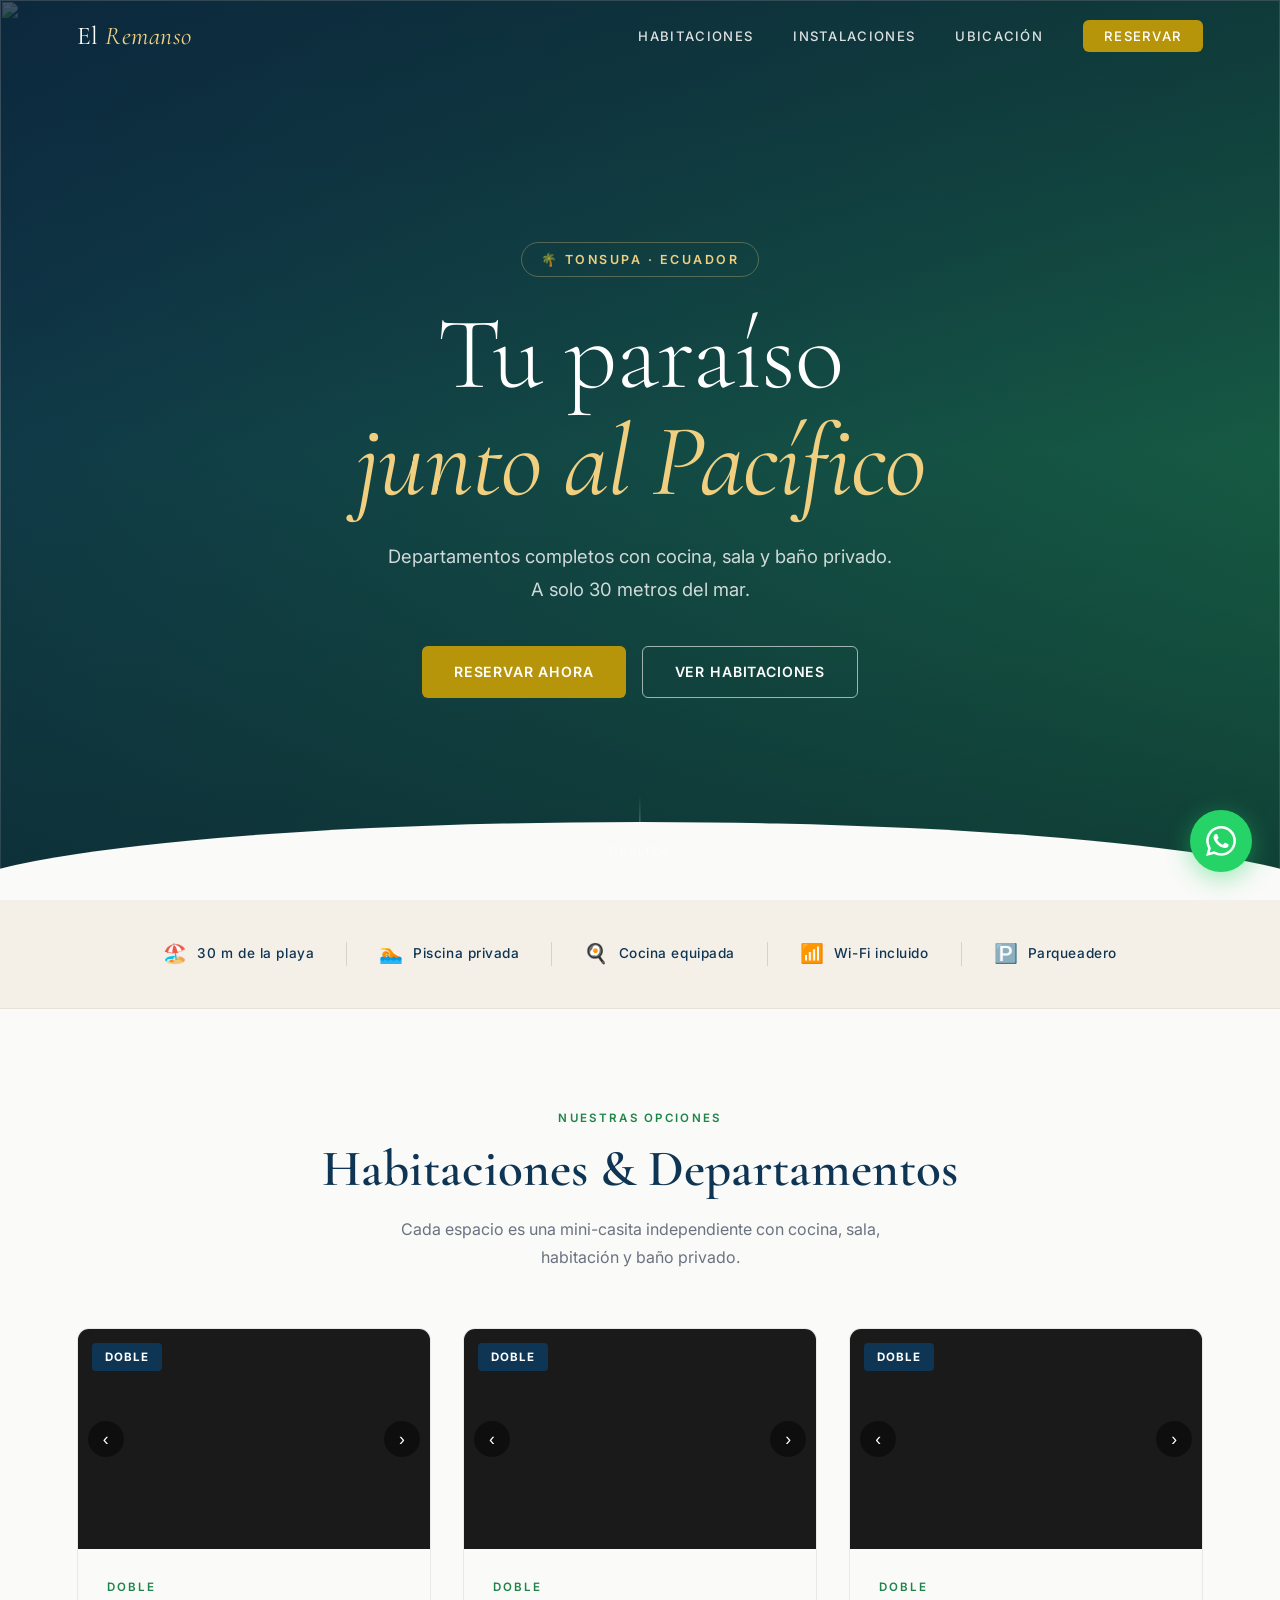
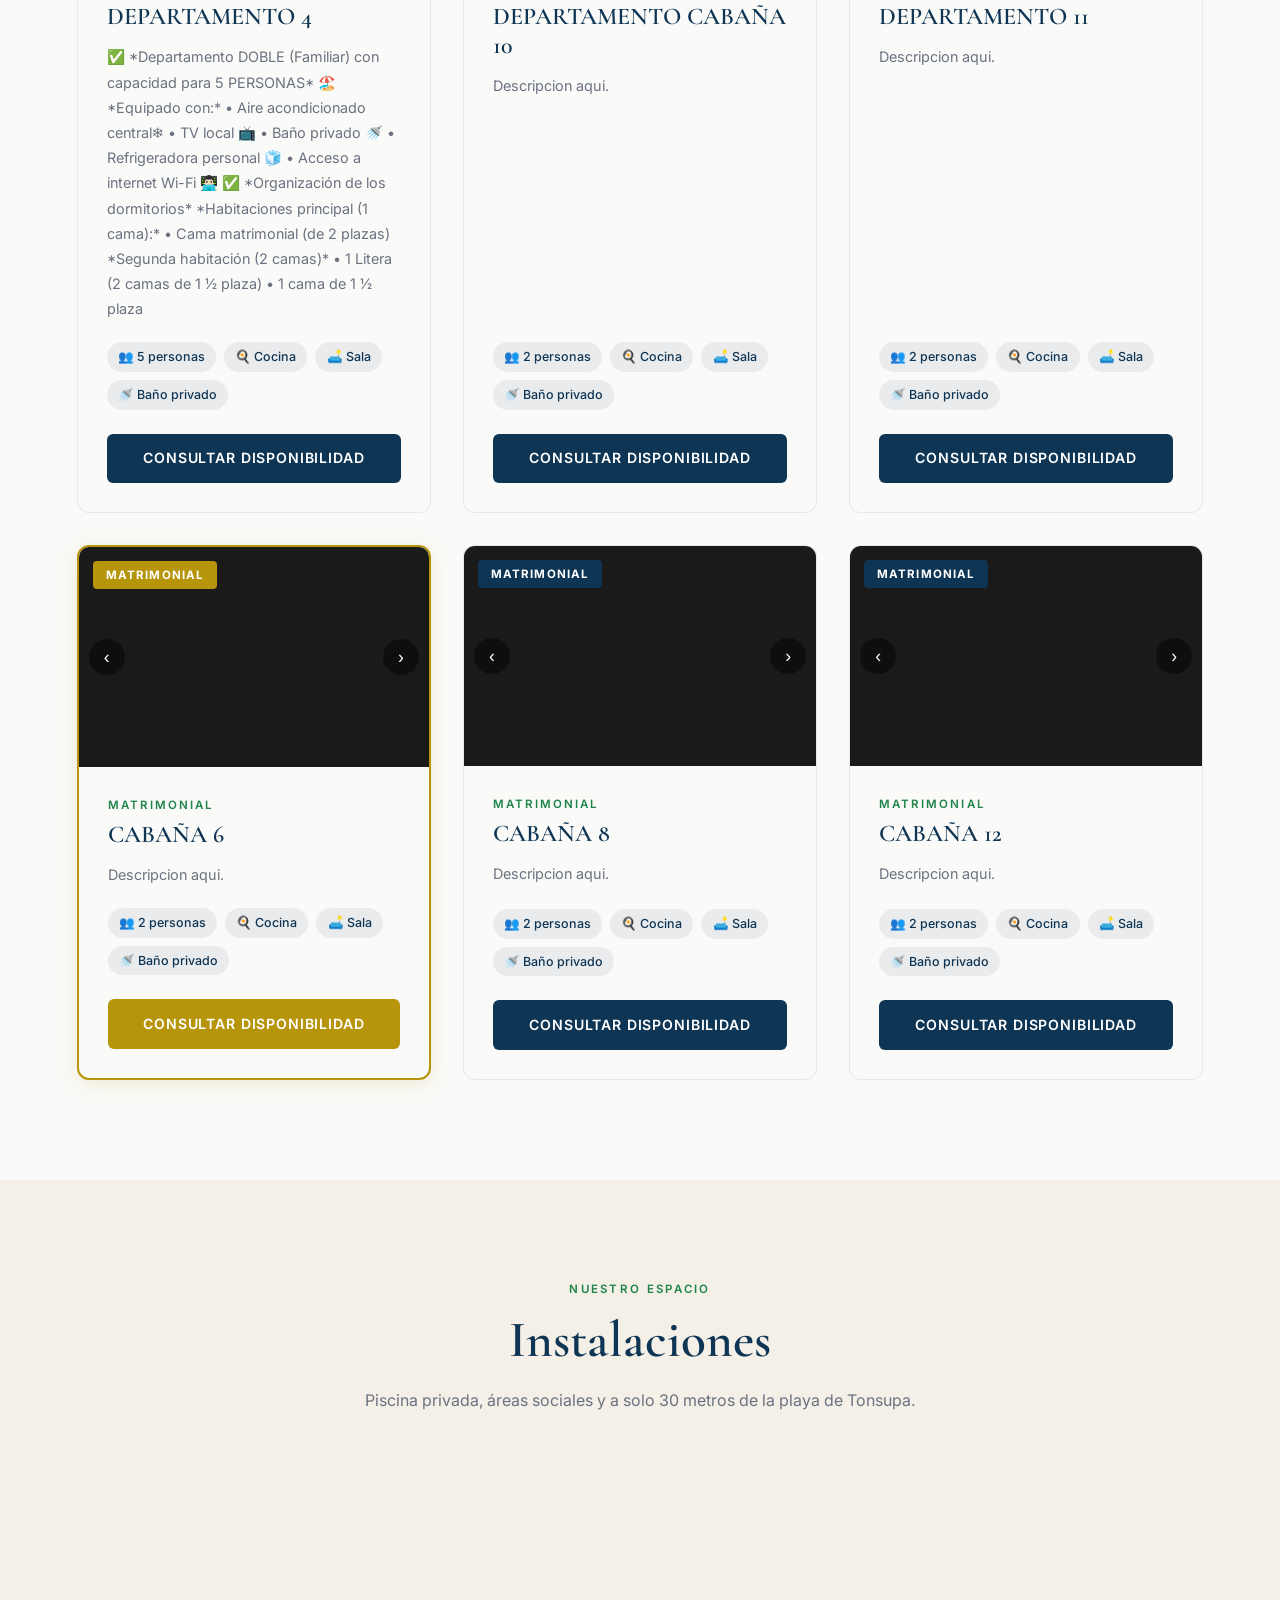
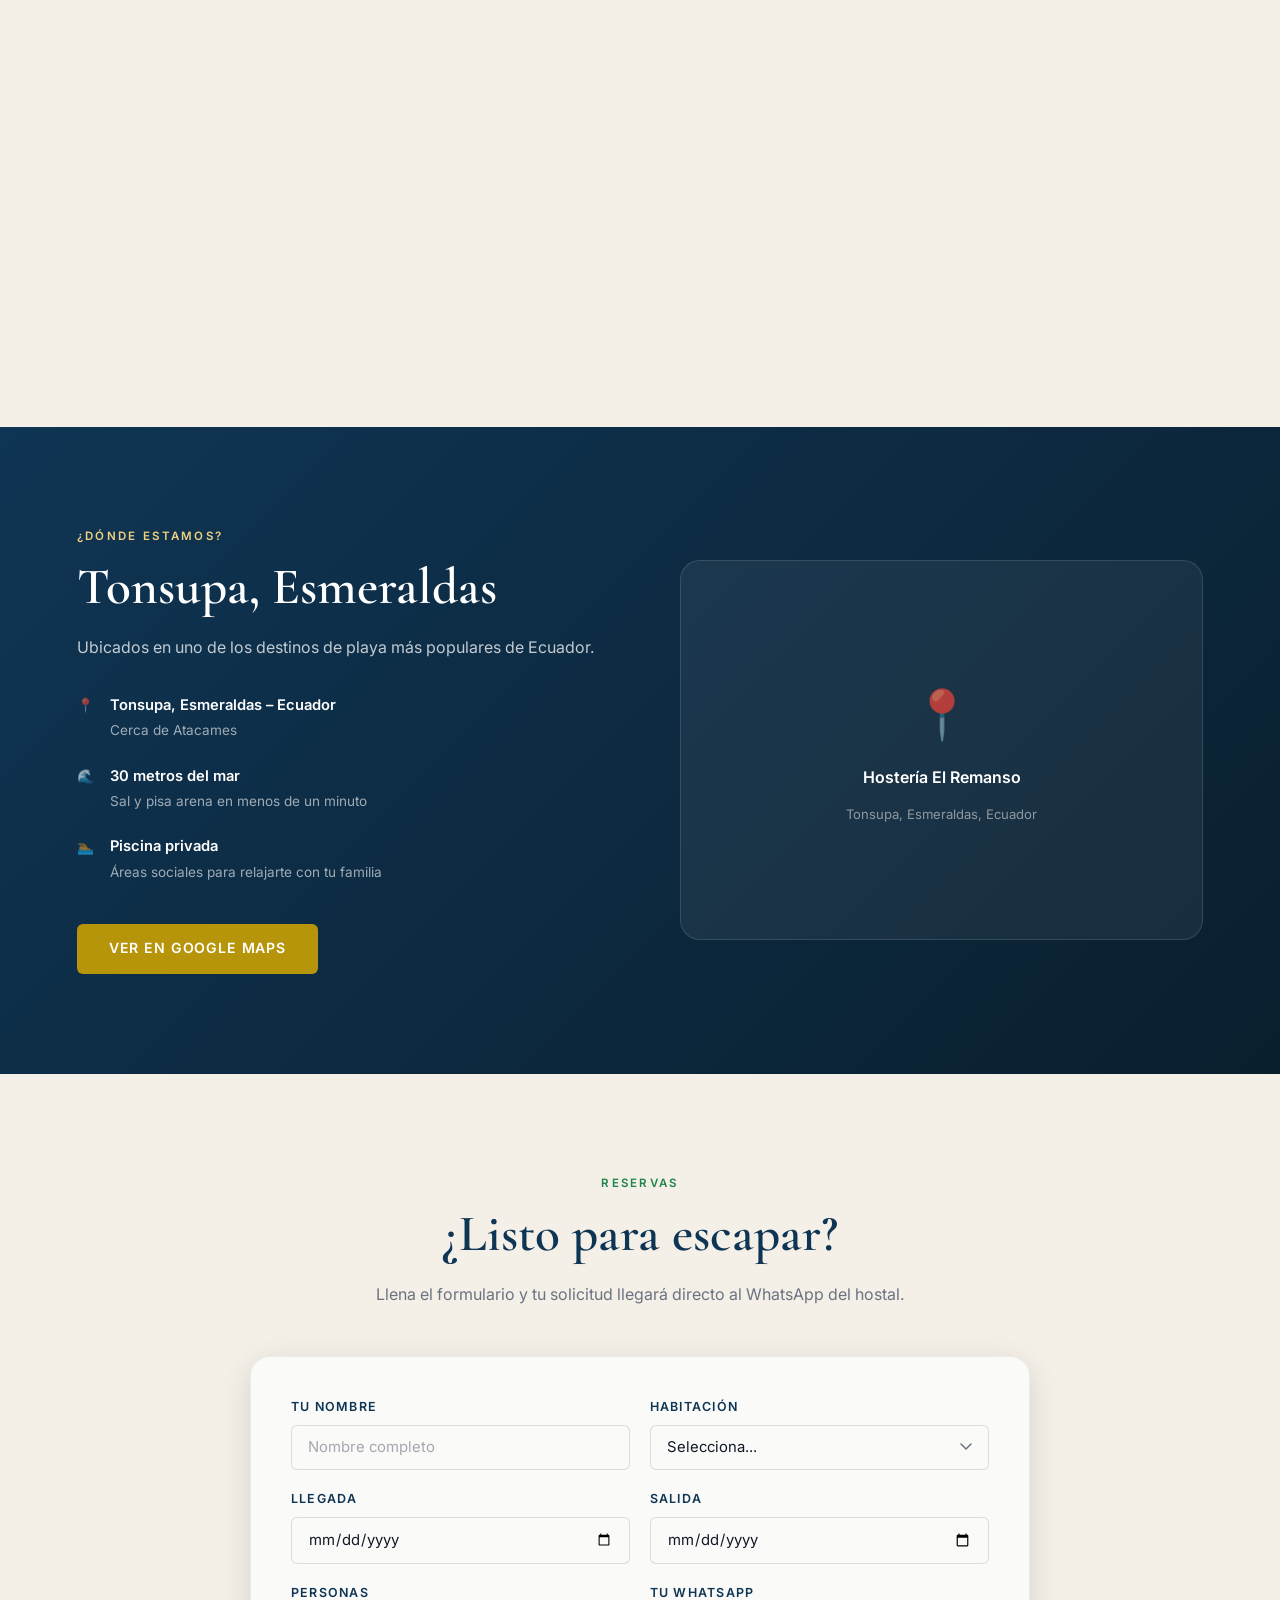
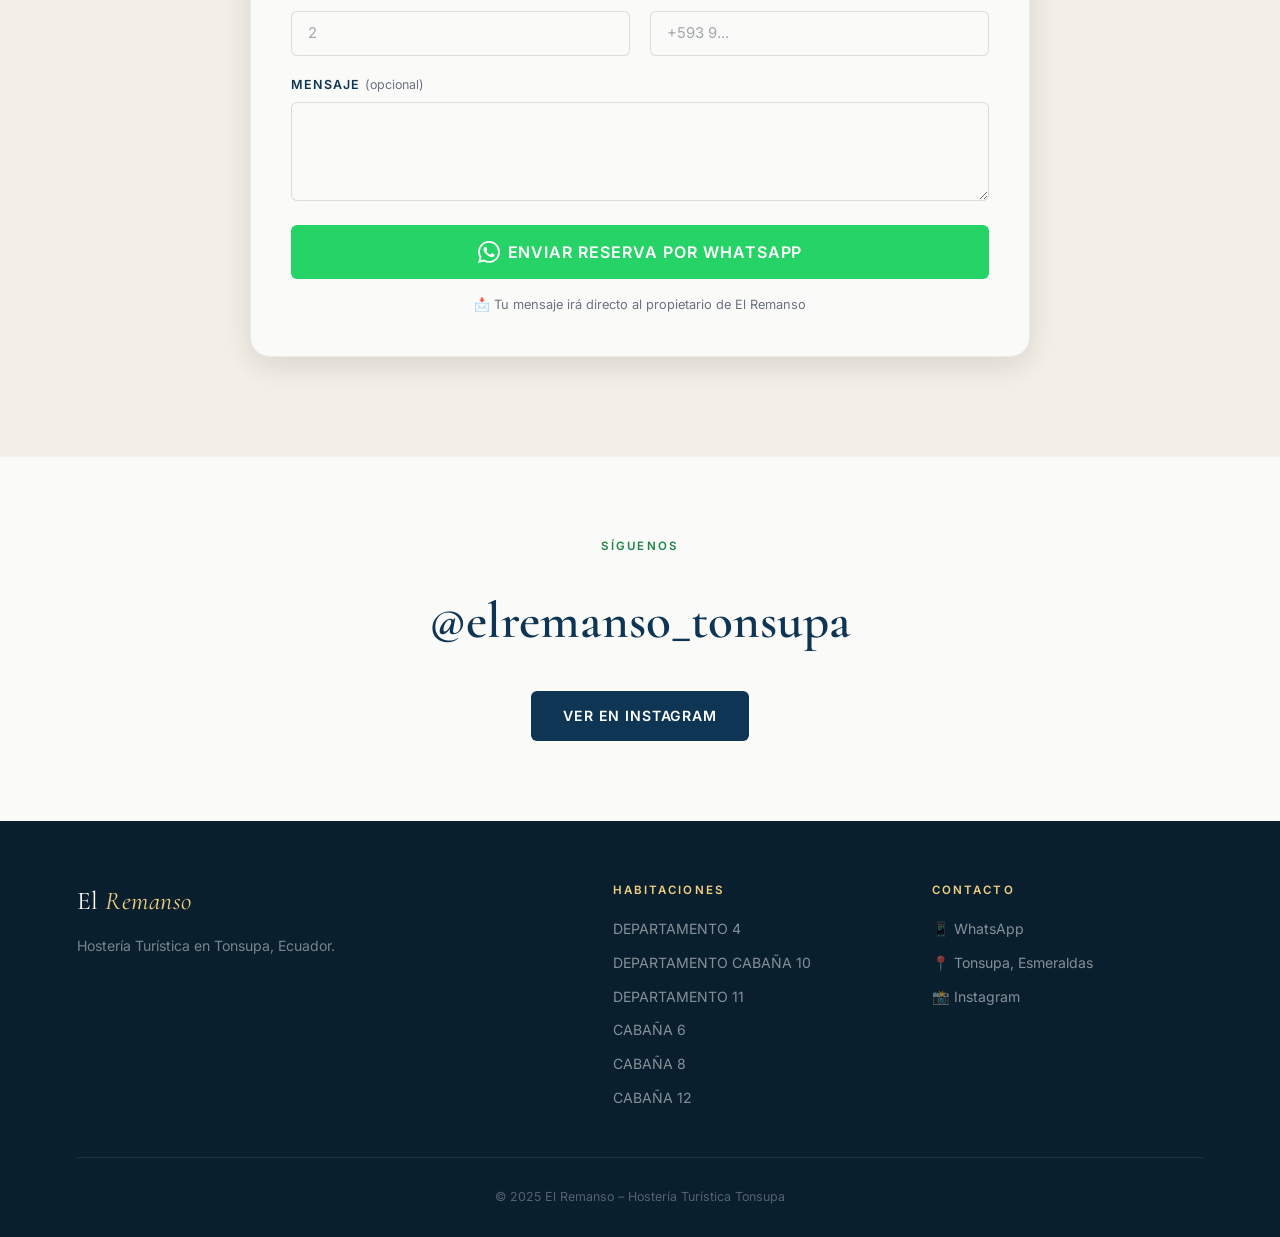
==== commit e01a6e5e: "nuevo sistema completo" ====
--- a/index.html
+++ b/index.html
@@ -84,24 +84,7 @@
     <h2 class="section-title">Instalaciones</h2>
     <p class="section-desc">Piscina privada, áreas sociales y a solo 30 metros de la playa de Tonsupa.</p>
   </div>
-  <div class="gallery-grid">
-    <div class="gallery-item gallery-big">
-      <img id="gal-piscina" src="images/piscina.jpg" alt="Piscina" onerror="this.style.display='none'"/>
-      <div class="gallery-label">Piscina privada</div>
-    </div>
-    <div class="gallery-item">
-      <img id="gal-playa" src="images/playa.jpg" alt="Playa" onerror="this.style.display='none'"/>
-      <div class="gallery-label">A 30m de la playa</div>
-    </div>
-    <div class="gallery-item">
-      <img id="gal-sala" src="images/sala.jpg" alt="Sala" onerror="this.style.display='none'"/>
-      <div class="gallery-label">Áreas sociales</div>
-    </div>
-    <div class="gallery-item">
-      <img id="gal-cocina" src="images/cocina.jpg" alt="Cocina" onerror="this.style.display='none'"/>
-      <div class="gallery-label">Cocina equipada</div>
-    </div>
-  </div>
+  <div class="gallery-grid" id="gallery-grid"></div>
 </section>
 
 <section class="section location-section" id="ubicacion">
@@ -201,37 +184,42 @@
 
 <script src="js/main.js"></script>
 <script>
-// Lee data.json del servidor
-fetch('data.json')
+fetch('data.json?v=' + Date.now())
   .then(r => r.json())
   .then(data => iniciar(data))
   .catch(() => iniciar({}));
 
 function iniciar(data) {
   const cabanas = data.cabanas || [];
-  const inst    = data || {};
-  const cfg     = data.cfg || {};
-  const carIdx  = {};
+  const instalaciones = data.instalaciones || [];
+  const cfg = data.cfg || {};
+  const carIdx = {};
   const carTimers = {};
 
   // PORTADA
   const heroBg = document.getElementById('hero-bg');
-  if (inst.portada) {
+  if (data.portada) {
     const img = document.createElement('img');
-    img.src = inst.portada;
+    img.src = data.portada;
     heroBg.appendChild(img);
   }
 
-  // INSTALACIONES
-  if (inst.piscina) document.getElementById('gal-piscina').src = inst.piscina;
-  if (inst.playa)   document.getElementById('gal-playa').src   = inst.playa;
-  if (inst.sala)    document.getElementById('gal-sala').src    = inst.sala;
-  if (inst.cocina)  document.getElementById('gal-cocina').src  = inst.cocina;
+  // INSTALACIONES DINAMICAS
+  const gallery = document.getElementById('gallery-grid');
+  if (instalaciones.length > 0) {
+    instalaciones.forEach((inst, i) => {
+      if (!inst.foto) return;
+      const div = document.createElement('div');
+      div.className = 'gallery-item' + (i === 0 ? ' gallery-big' : '');
+      div.innerHTML = `<img src="${inst.foto}" alt="${inst.nombre}"/><div class="gallery-label">${inst.nombre}</div>`;
+      gallery.appendChild(div);
+    });
+  }
 
   // HABITACIONES
-  const grid      = document.getElementById('rooms-grid');
+  const grid = document.getElementById('rooms-grid');
   const selectHab = document.getElementById('habitacion');
-  const footerH   = document.getElementById('footer-habs');
+  const footerH = document.getElementById('footer-habs');
 
   const mostrar = cabanas.length > 0 ? cabanas : [
     {id:1,tipo:'Triple',      nombre:'Departamento Triple',    desc:'Perfecto para grupos de 3.',cap:'3 personas',fotos:[]},
@@ -242,7 +230,7 @@
   mostrar.forEach((c, idx) => {
     carIdx[c.id] = 0;
     const card = document.createElement('div');
-    const featured = c.tipo === 'Doble' && cabanas.filter(x=>x.tipo==='Doble').indexOf(c)===0;
+    const featured = idx === Math.floor(mostrar.length / 2);
     card.className = 'room-card' + (featured ? ' room-featured' : '');
 
     let fotosHTML = '';
@@ -260,9 +248,7 @@
             </div>
           ` : ''}
         </div>`;
-      if (c.fotos.length > 1) {
-        carTimers[c.id] = setInterval(() => mover(c.id, 1), 3500);
-      }
+      if (c.fotos.length > 1) carTimers[c.id] = setInterval(() => mover(c.id, 1), 3500);
     } else {
       fotosHTML = `<div class="sin-foto"><div style="font-size:3rem">🏠</div><div style="margin-top:8px">Foto próximamente</div></div>`;
     }
@@ -275,9 +261,9 @@
       <div class="room-body">
         <p class="room-type">${c.tipo}</p>
         <h3 class="room-name">${c.nombre}</h3>
-        <p class="room-desc">${c.desc}</p>
+        <p class="room-desc">${c.desc || ''}</p>
         <ul class="room-tags">
-          <li>👥 ${c.cap}</li>
+          <li>👥 ${c.cap || '2 personas'}</li>
           <li>🍳 Cocina</li>
           <li>🛋️ Sala</li>
           <li>🚿 Baño privado</li>
@@ -308,9 +294,9 @@
   // CONFIG
   const wa = cfg.whatsapp || '593963560568';
   const ig = cfg.instagram || 'https://www.instagram.com/';
-  document.getElementById('wa-link').href  = `https://wa.me/${wa}`;
-  document.getElementById('wa-float').href = `https://wa.me/${wa}`;
-  document.getElementById('ig-link').href  = ig;
+  document.getElementById('wa-link').href   = `https://wa.me/${wa}`;
+  document.getElementById('wa-float').href  = `https://wa.me/${wa}`;
+  document.getElementById('ig-link').href   = ig;
   document.getElementById('ig-footer').href = ig;
   if (cfg.maps) document.getElementById('maps-link').href = cfg.maps;
 
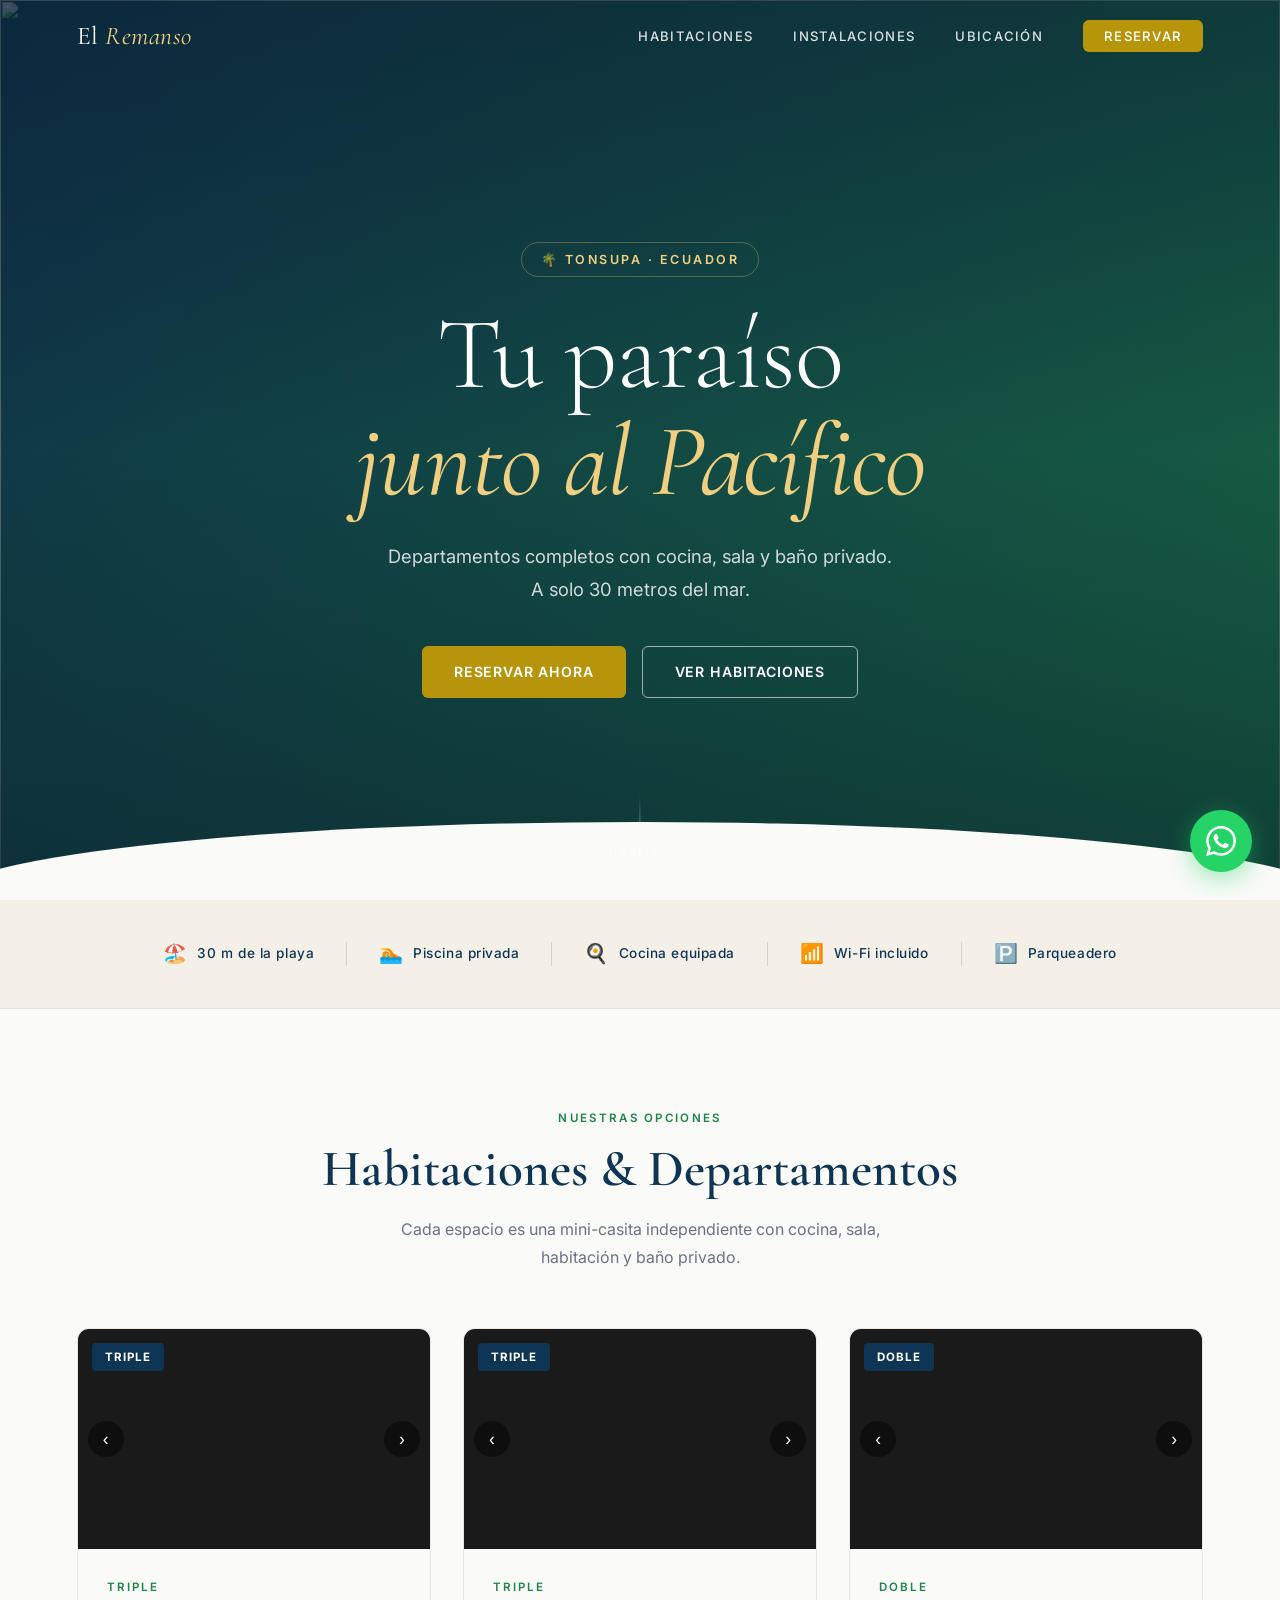
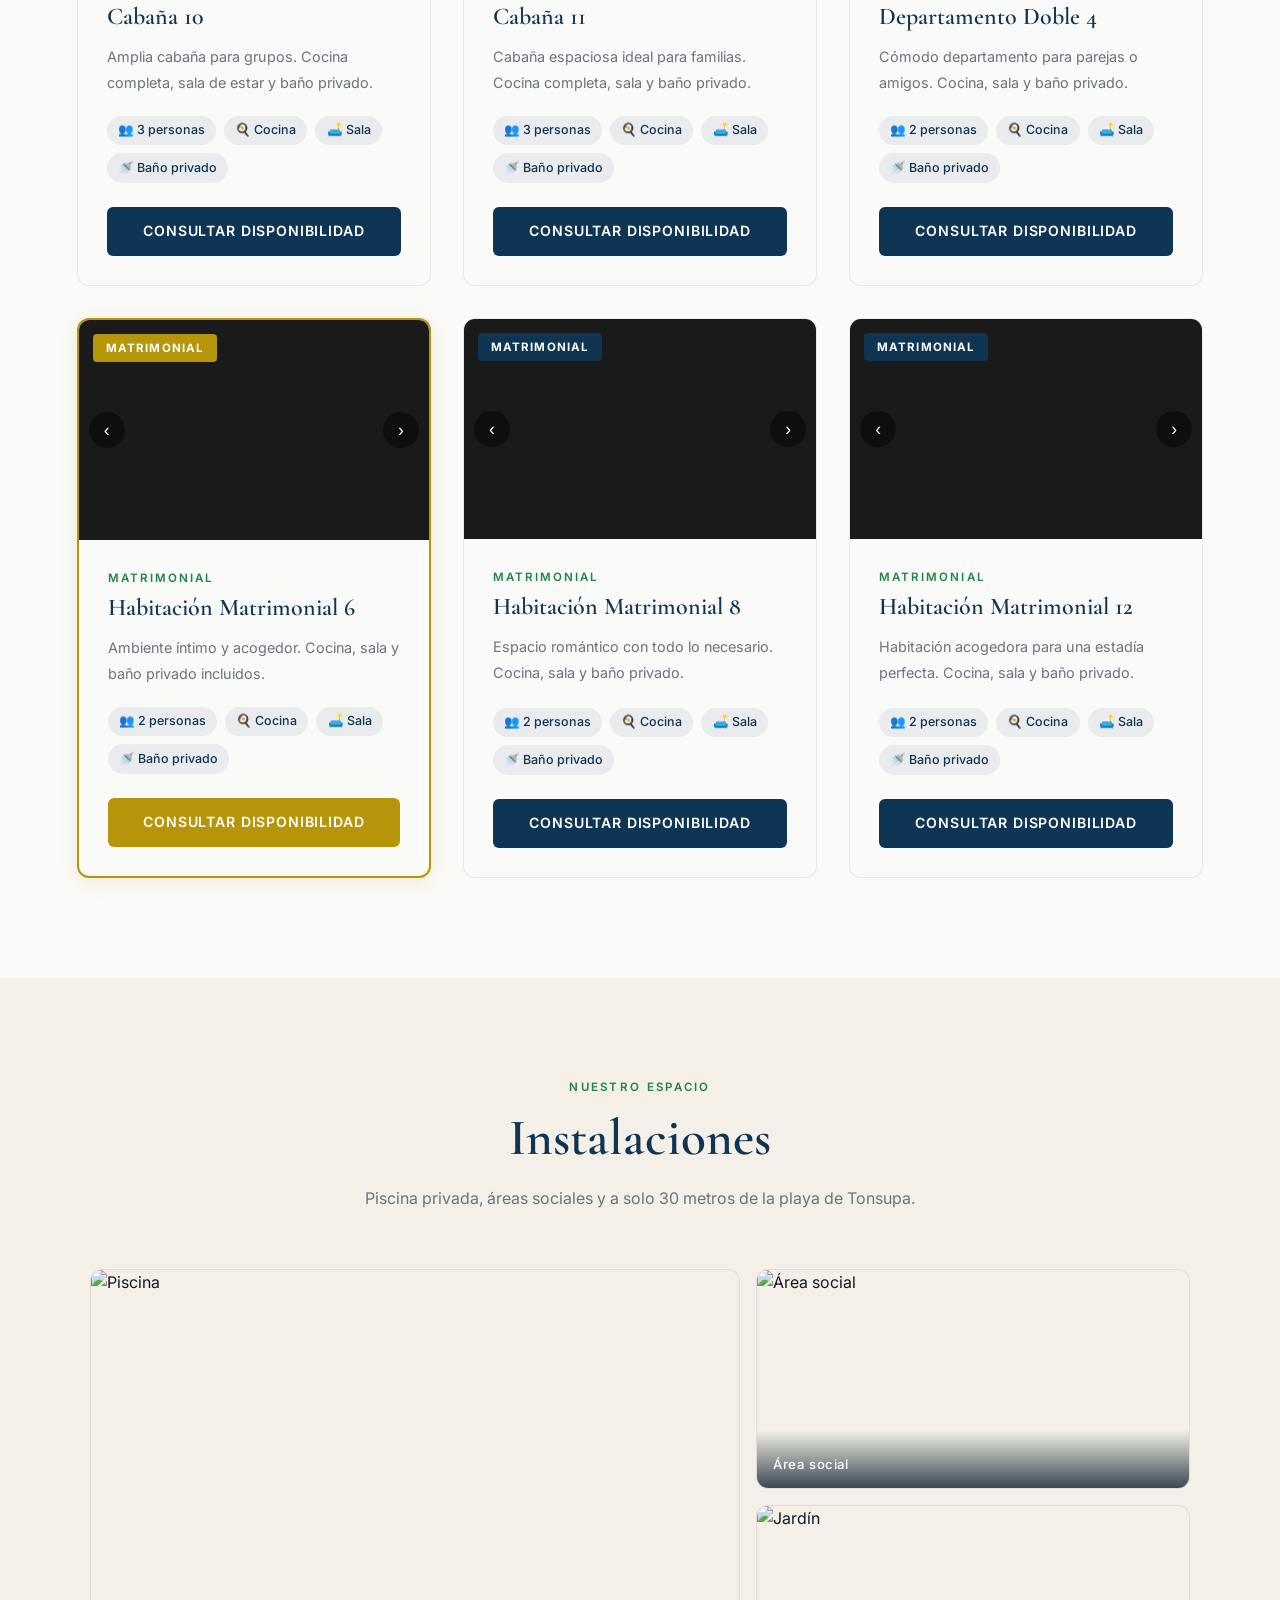
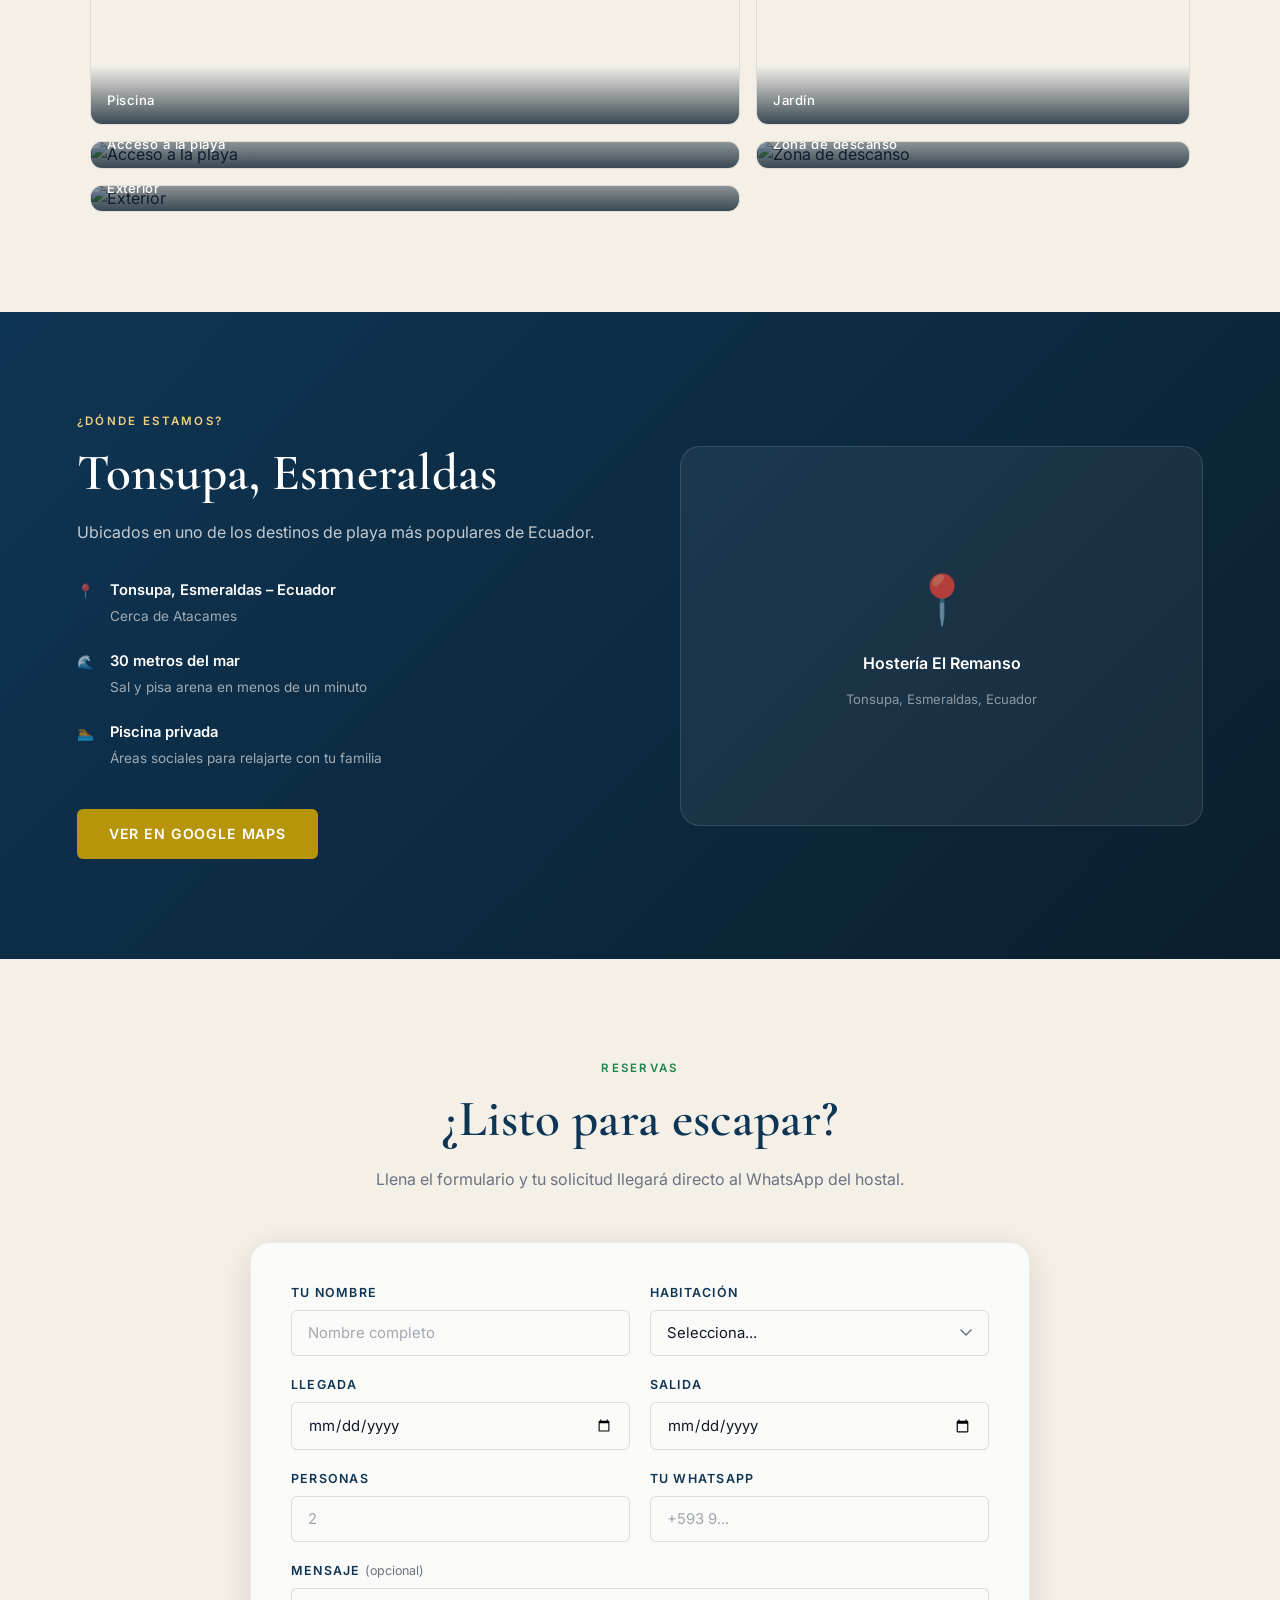
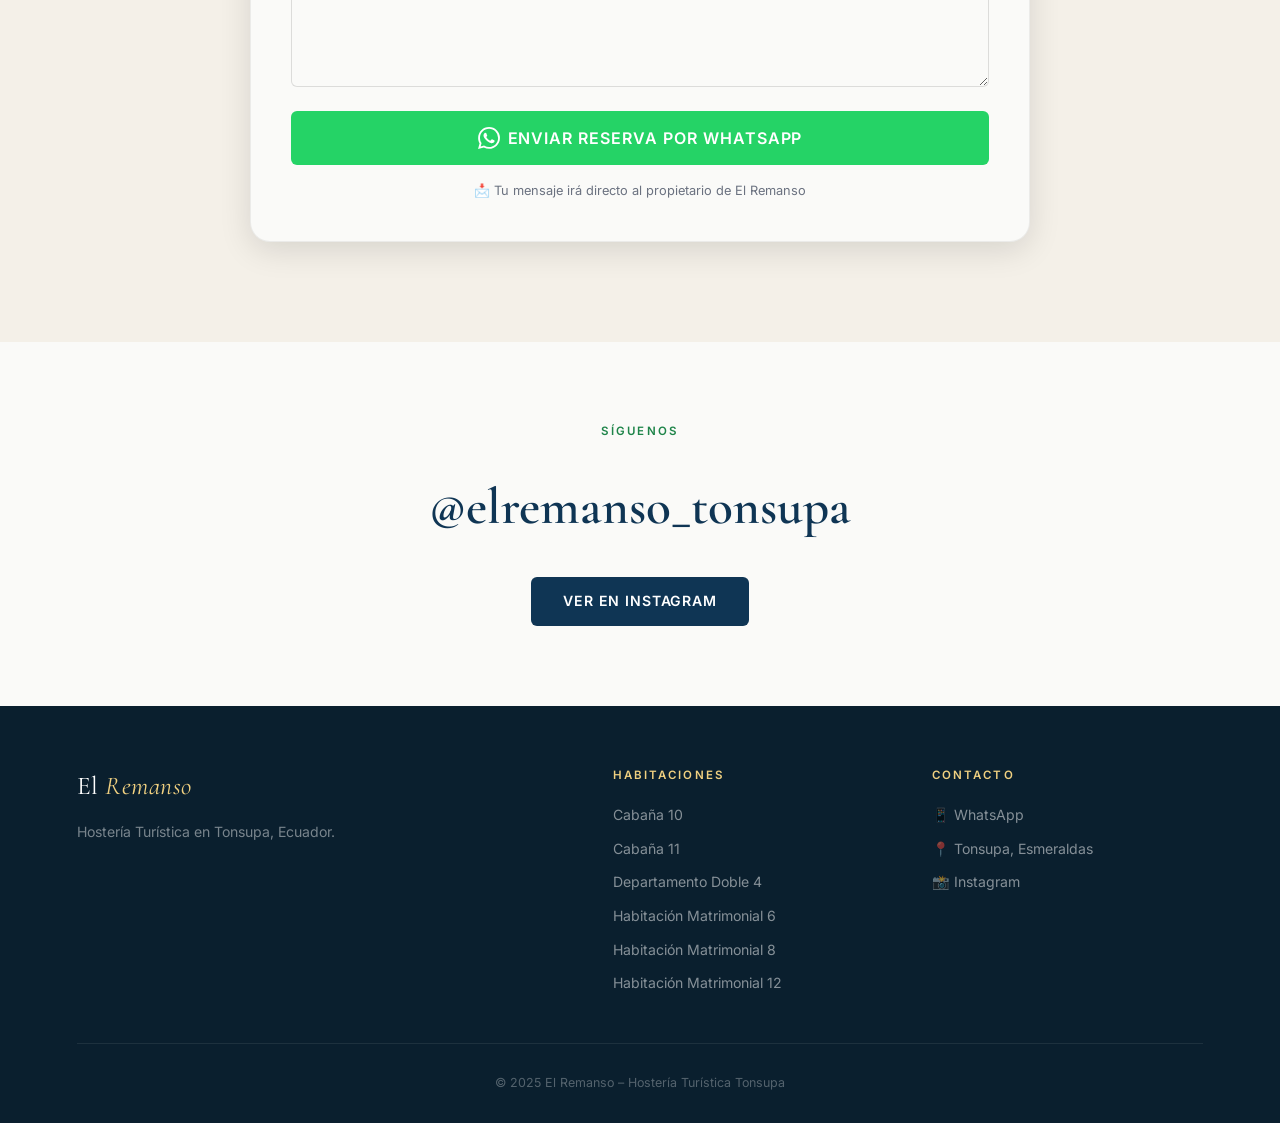
==== commit 15aac108: "actualizar fotos" ====
--- a/index.html
+++ b/index.html
@@ -169,7 +169,7 @@
     <div class="footer-col">
       <h4>Contacto</h4>
       <ul>
-        <li><a id="wa-link" href="https://wa.me/593963560568">📱 WhatsApp</a></li>
+        <li><a id="wa-link" href="https://wa.me/593960851813">📱 WhatsApp</a></li>
         <li>📍 Tonsupa, Esmeraldas</li>
         <li><a id="ig-footer" href="https://www.instagram.com/" target="_blank">📸 Instagram</a></li>
       </ul>
@@ -178,7 +178,7 @@
   <div class="footer-bottom"><span>© 2025 El Remanso – Hostería Turística Tonsupa</span></div>
 </footer>
 
-<a id="wa-float" href="https://wa.me/593963560568" target="_blank" class="wa-float">
+<a id="wa-float" href="https://wa.me/593960851813" target="_blank" class="wa-float">
   <svg viewBox="0 0 24 24" fill="white" width="30" height="30"><path d="M17.472 14.382c-.297-.149-1.758-.867-2.03-.967-.273-.099-.471-.148-.67.15-.197.297-.767.966-.94 1.164-.173.199-.347.223-.644.075-.297-.15-1.255-.463-2.39-1.475-.883-.788-1.48-1.761-1.653-2.059-.173-.297-.018-.458.13-.606.134-.133.298-.347.446-.52.149-.174.198-.298.298-.497.099-.198.05-.371-.025-.52-.075-.149-.669-1.612-.916-2.207-.242-.579-.487-.5-.669-.51-.173-.008-.371-.01-.57-.01-.198 0-.52.074-.792.372-.272.297-1.04 1.016-1.04 2.479 0 1.462 1.065 2.875 1.213 3.074.149.198 2.096 3.2 5.077 4.487.709.306 1.262.489 1.694.625.712.227 1.36.195 1.871.118.571-.085 1.758-.719 2.006-1.413.248-.694.248-1.289.173-1.413-.074-.124-.272-.198-.57-.347m-5.421 7.403h-.004a9.87 9.87 0 01-5.031-1.378l-.361-.214-3.741.982.998-3.648-.235-.374a9.86 9.86 0 01-1.51-5.26c.001-5.45 4.436-9.884 9.888-9.884 2.64 0 5.122 1.03 6.988 2.898a9.825 9.825 0 012.893 6.994c-.003 5.45-4.437 9.884-9.885 9.884m8.413-18.297A11.815 11.815 0 0012.05 0C5.495 0 .16 5.335.157 11.892c0 2.096.547 4.142 1.588 5.945L.057 24l6.305-1.654a11.882 11.882 0 005.683 1.448h.005c6.554 0 11.89-5.335 11.893-11.893a11.821 11.821 0 00-3.48-8.413z"/></svg>
 </a>
 
@@ -292,7 +292,7 @@
   }
 
   // CONFIG
-  const wa = cfg.whatsapp || '593963560568';
+  const wa = cfg.whatsapp || '593960851813';
   const ig = cfg.instagram || 'https://www.instagram.com/';
   document.getElementById('wa-link').href   = `https://wa.me/${wa}`;
   document.getElementById('wa-float').href  = `https://wa.me/${wa}`;
@@ -314,4 +314,4 @@
 }
 </script>
 </body>
-</html>+</html>
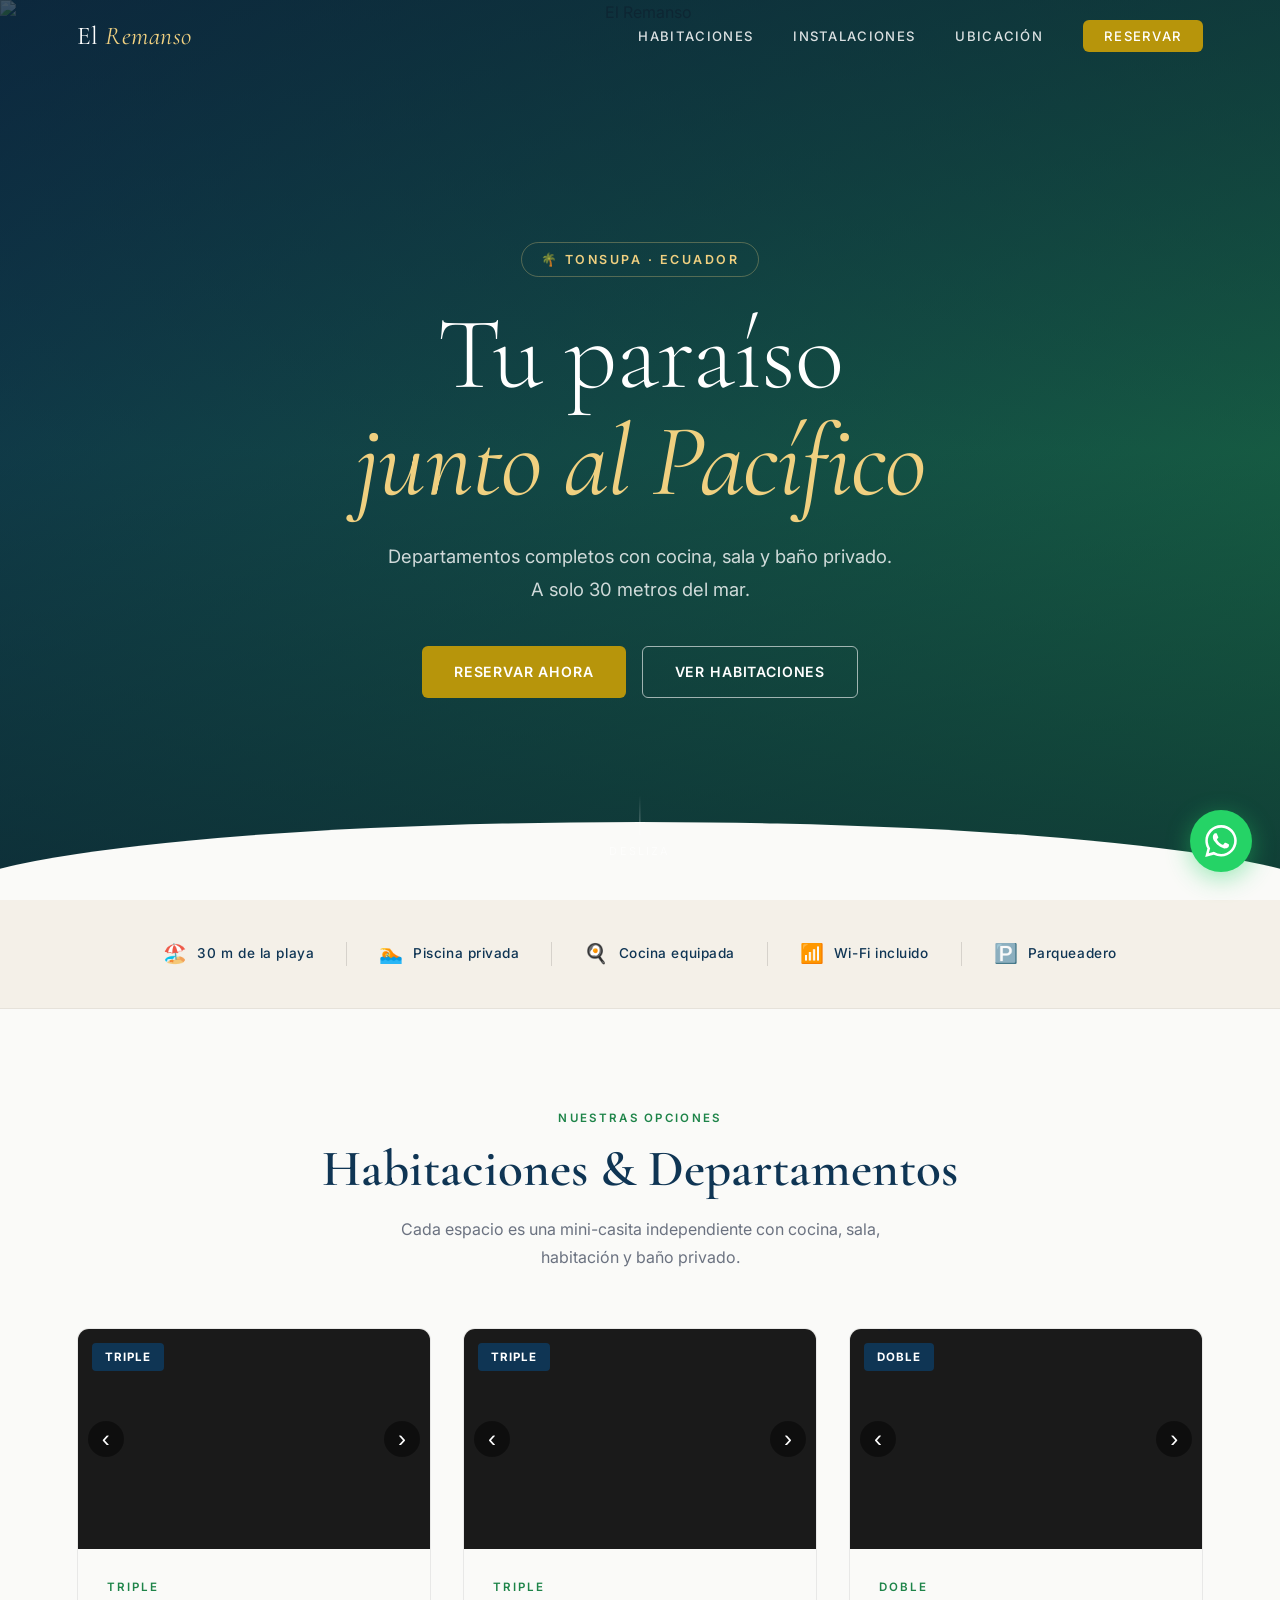
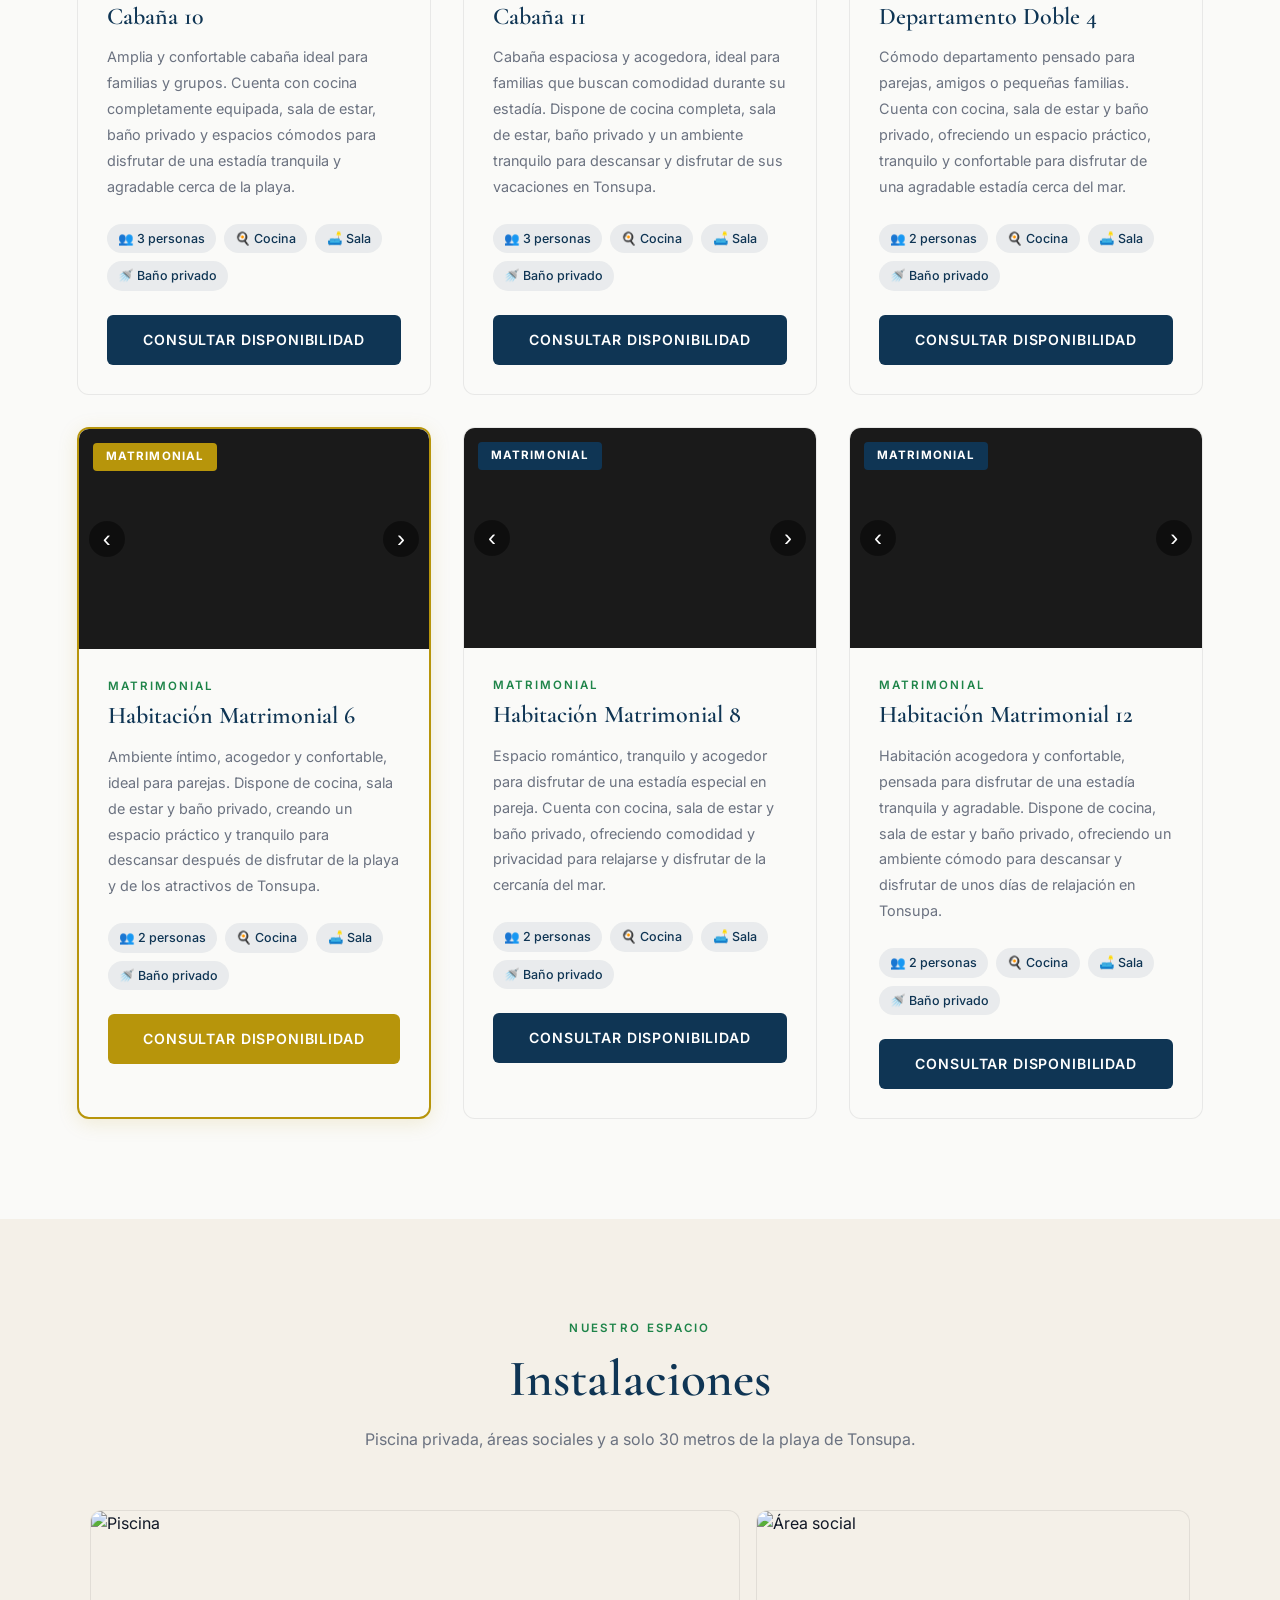
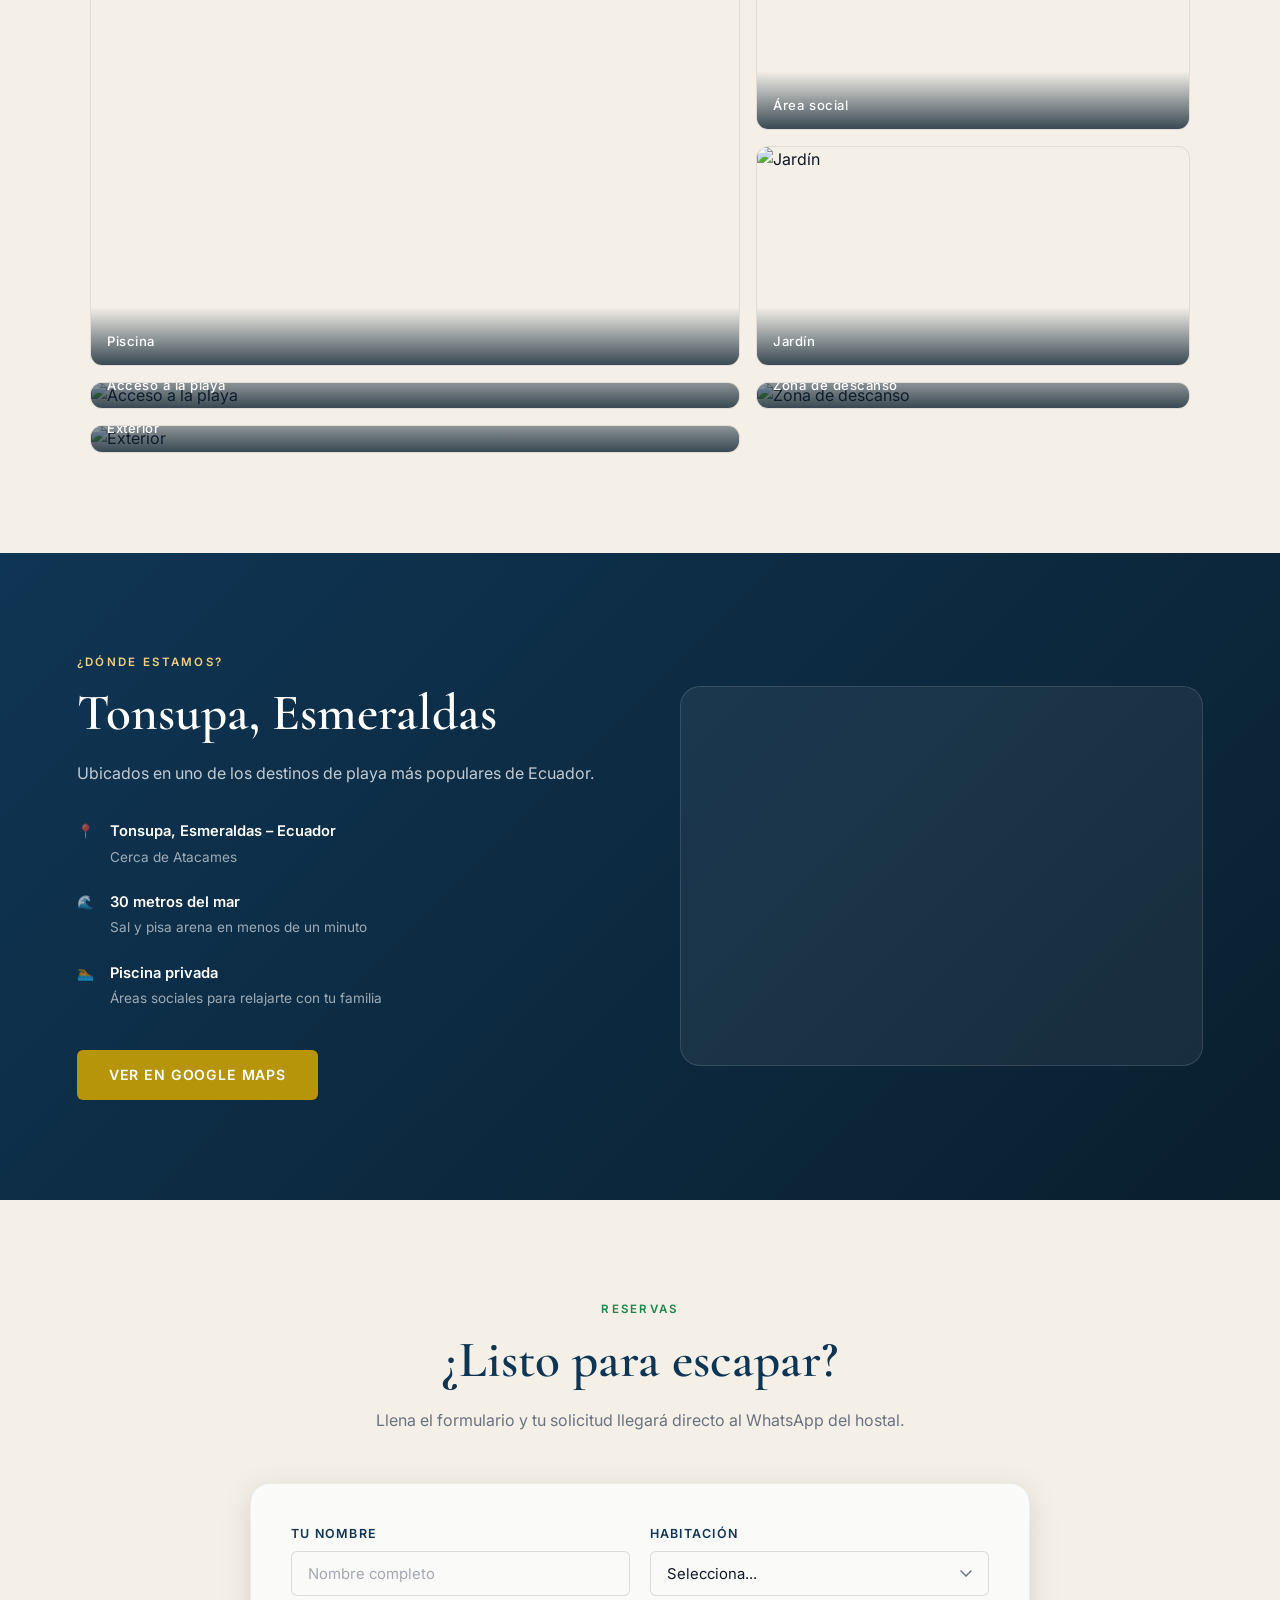
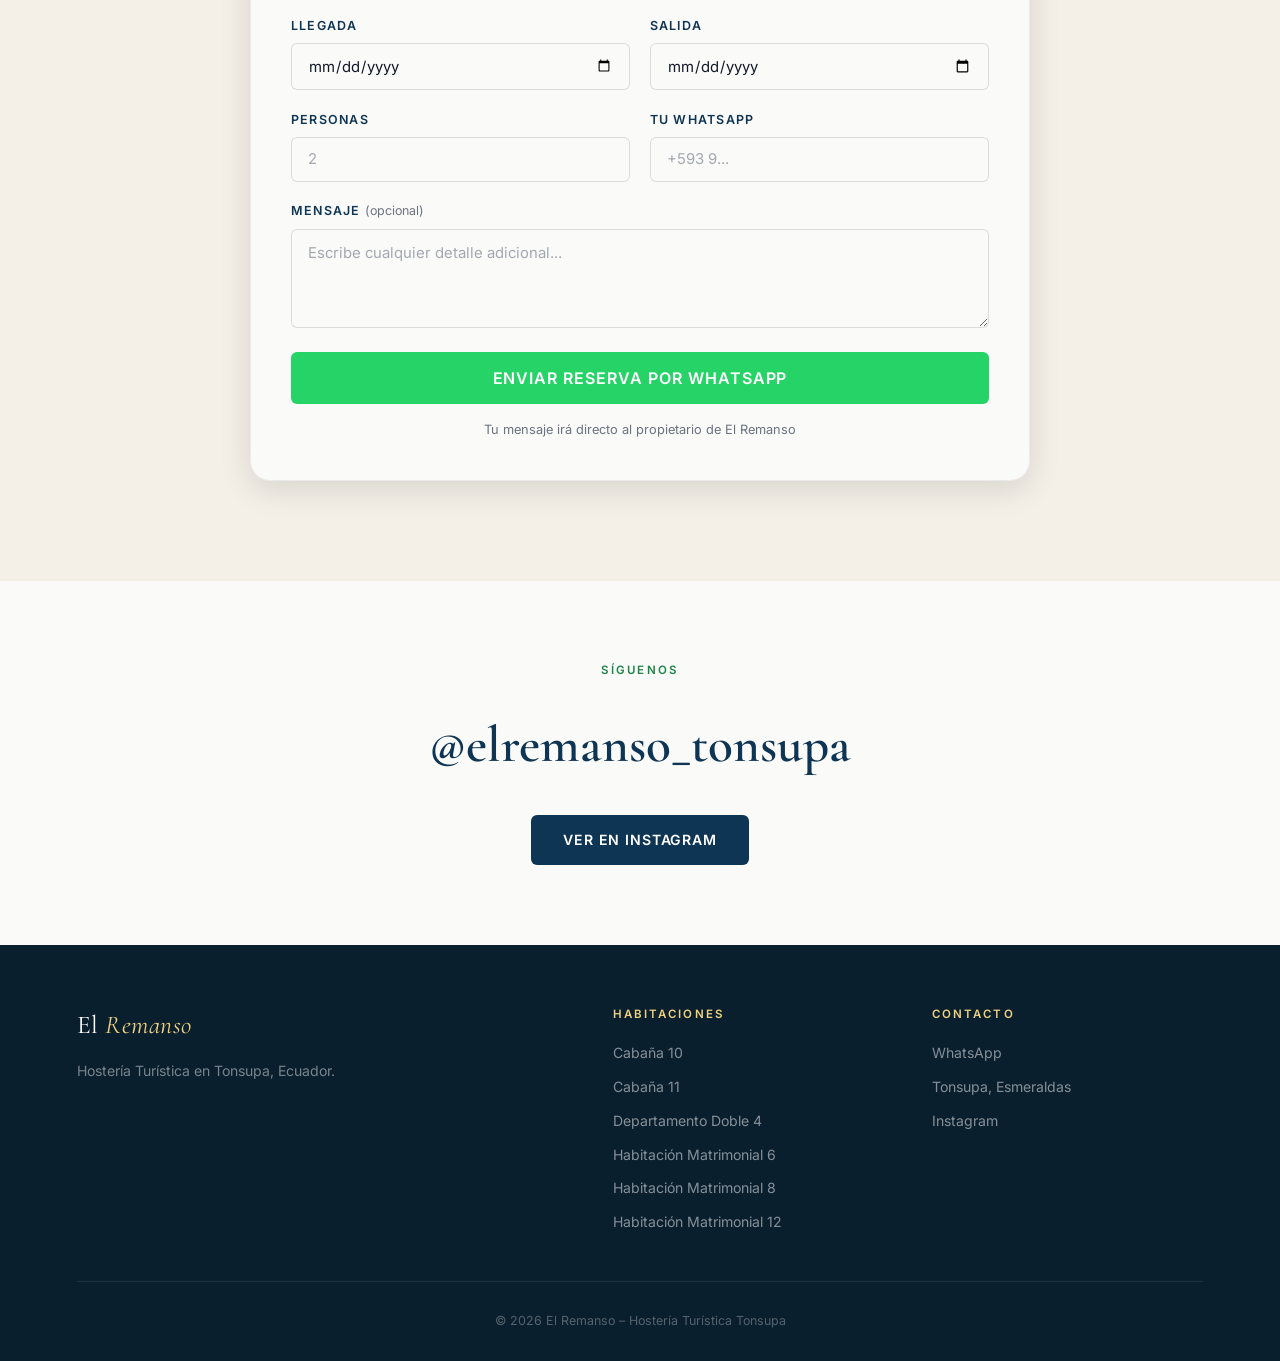
==== commit cb13962f: "version final hosteria" ====
--- a/index.html
+++ b/index.html
@@ -1,317 +1,2025 @@
 <!DOCTYPE html>
 <html lang="es">
 <head>
-  <meta charset="UTF-8" />
-  <meta name="viewport" content="width=device-width, initial-scale=1.0"/>
+  <meta charset="UTF-8">
+  <meta name="viewport" content="width=device-width, initial-scale=1.0">
+
   <title>El Remanso – Hostería Turística Tonsupa</title>
-  <link rel="preconnect" href="https://fonts.googleapis.com"/>
-  <link rel="preconnect" href="https://fonts.gstatic.com" crossorigin/>
-  <link href="https://fonts.googleapis.com/css2?family=Cormorant+Garamond:wght@300;400;600;700&family=Inter:wght@300;400;500;600&display=swap" rel="stylesheet"/>
-  <link rel="stylesheet" href="css/style.css"/>
-  <link rel="stylesheet" href="css/components.css"/>
+
+  <link rel="preconnect" href="https://fonts.googleapis.com">
+  <link rel="preconnect" href="https://fonts.gstatic.com" crossorigin>
+
+  <link
+    href="https://fonts.googleapis.com/css2?family=Cormorant+Garamond:wght@300;400;600;700&family=Inter:wght@300;400;500;600&display=swap"
+    rel="stylesheet"
+  >
+
+  <link rel="stylesheet" href="css/style.css">
+  <link rel="stylesheet" href="css/components.css">
+
   <style>
-    .hero{position:relative;min-height:100vh;display:flex;align-items:center;justify-content:center;overflow:hidden;}
-    .hero-bg{position:absolute;inset:0;background:linear-gradient(135deg,#0F3554,#1E8449);z-index:0;}
-    .hero-bg img{width:100%;height:100%;object-fit:cover;opacity:0.55;position:absolute;}
-    .hero-overlay{position:absolute;inset:0;background:linear-gradient(to bottom,rgba(10,31,46,.6) 0%,rgba(10,31,46,.3) 50%,rgba(10,31,46,.7) 100%);z-index:1;}
-    .hero-content{position:relative;z-index:2;}
-    .carrete-wrap{position:relative;width:100%;height:260px;overflow:hidden;border-radius:12px 12px 0 0;background:#1a1a1a;}
-    .carrete-slides{display:flex;height:100%;transition:transform 0.4s ease;}
-    .carrete-slides img{flex-shrink:0;width:100%;height:100%;object-fit:cover;}
-    .carrete-btn{position:absolute;top:50%;transform:translateY(-50%);background:rgba(0,0,0,.45);color:white;border:none;width:36px;height:36px;border-radius:50%;cursor:pointer;font-size:1.1rem;display:flex;align-items:center;justify-content:center;z-index:5;}
-    .carrete-btn.prev{left:10px;}
-    .carrete-btn.next{right:10px;}
-    .carrete-dots{position:absolute;bottom:8px;left:50%;transform:translateX(-50%);display:flex;gap:5px;z-index:5;}
-    .carrete-dots span{width:7px;height:7px;border-radius:50%;background:rgba(255,255,255,.5);}
-    .carrete-dots span.activo{background:white;}
-    .sin-foto{width:100%;height:260px;background:#f0f0f0;display:flex;flex-direction:column;align-items:center;justify-content:center;color:#999;border-radius:12px 12px 0 0;}
+
+    .hero {
+      position: relative;
+      min-height: 100vh;
+      display: flex;
+      align-items: center;
+      justify-content: center;
+      overflow: hidden;
+    }
+
+    .hero-bg {
+      position: absolute;
+      inset: 0;
+      background: linear-gradient(135deg,#0F3554,#1E8449);
+      z-index: 0;
+    }
+
+    .hero-bg img {
+      width: 100%;
+      height: 100%;
+      object-fit: cover;
+      opacity: .55;
+      position: absolute;
+    }
+
+    .hero-overlay {
+      position: absolute;
+      inset: 0;
+      background:
+        linear-gradient(
+          to bottom,
+          rgba(10,31,46,.6),
+          rgba(10,31,46,.3) 50%,
+          rgba(10,31,46,.7)
+        );
+      z-index: 1;
+    }
+
+    .hero-content {
+      position: relative;
+      z-index: 2;
+    }
+
+    .carrete-wrap {
+      position: relative;
+      width: 100%;
+      height: 260px;
+      overflow: hidden;
+      border-radius: 12px 12px 0 0;
+      background: #1a1a1a;
+    }
+
+    .carrete-slides {
+      display: flex;
+      height: 100%;
+      transition: transform .4s ease;
+    }
+
+    .carrete-slides img {
+      flex: 0 0 100%;
+      width: 100%;
+      height: 100%;
+      object-fit: cover;
+    }
+
+    .carrete-btn {
+      position: absolute;
+      top: 50%;
+      transform: translateY(-50%);
+      background: rgba(0,0,0,.45);
+      color: #fff;
+      border: none;
+      width: 36px;
+      height: 36px;
+      border-radius: 50%;
+      cursor: pointer;
+      font-size: 1.5rem;
+      display: flex;
+      align-items: center;
+      justify-content: center;
+      z-index: 5;
+    }
+
+    .carrete-btn.prev {
+      left: 10px;
+    }
+
+    .carrete-btn.next {
+      right: 10px;
+    }
+
+    .carrete-dots {
+      position: absolute;
+      bottom: 8px;
+      left: 50%;
+      transform: translateX(-50%);
+      display: flex;
+      gap: 5px;
+      z-index: 5;
+    }
+
+    .carrete-dots span {
+      width: 7px;
+      height: 7px;
+      border-radius: 50%;
+      background: rgba(255,255,255,.5);
+    }
+
+    .carrete-dots span.activo {
+      background: #fff;
+    }
+
+    .sin-foto {
+      width: 100%;
+      height: 260px;
+      background: #f0f0f0;
+      display: flex;
+      flex-direction: column;
+      align-items: center;
+      justify-content: center;
+      color: #999;
+      border-radius: 12px 12px 0 0;
+    }
+
+    .room-card {
+      height: auto !important;
+    }
+
+    .room-body {
+      height: auto !important;
+      min-height: 0 !important;
+      overflow: visible !important;
+      display: flex;
+      flex-direction: column;
+    }
+
+    .room-desc {
+      display: block !important;
+      width: 100% !important;
+      height: auto !important;
+      min-height: 0 !important;
+      max-height: none !important;
+      overflow: visible !important;
+      white-space: normal !important;
+      word-break: normal !important;
+      overflow-wrap: break-word !important;
+      text-overflow: clip !important;
+      -webkit-line-clamp: unset !important;
+      line-clamp: unset !important;
+      flex: none !important;
+      line-height: 1.8 !important;
+      margin-bottom: 1.5rem !important;
+    }
+
+    .visible {
+      opacity: 1 !important;
+      transform: translateY(0) !important;
+    }
+
+    /* MENSAJE WHATSAPP */
+    .wa-preview-note {
+      font-size: .78rem;
+      color: var(--text-muted);
+      text-align: center;
+      margin-top: .8rem;
+    }
+
   </style>
+
 </head>
+
 <body>
 
 <nav class="navbar" id="navbar">
+
   <div class="nav-container">
-    <a href="#inicio" class="nav-logo"><span class="logo-text">El <em>Remanso</em></span></a>
+
+    <a href="#inicio" class="nav-logo">
+      <span class="logo-text">
+        El <em>Remanso</em>
+      </span>
+    </a>
+
     <ul class="nav-links" id="navLinks">
-      <li><a href="#habitaciones">Habitaciones</a></li>
-      <li><a href="#instalaciones">Instalaciones</a></li>
-      <li><a href="#ubicacion">Ubicación</a></li>
-      <li><a href="#reservar" class="nav-btn">Reservar</a></li>
+
+      <li>
+        <a href="#habitaciones">
+          Habitaciones
+        </a>
+      </li>
+
+      <li>
+        <a href="#instalaciones">
+          Instalaciones
+        </a>
+      </li>
+
+      <li>
+        <a href="#ubicacion">
+          Ubicación
+        </a>
+      </li>
+
+      <li>
+        <a href="#reservar" class="nav-btn">
+          Reservar
+        </a>
+      </li>
+
     </ul>
-    <button class="hamburger" id="hamburger"><span></span><span></span><span></span></button>
+
+    <button
+      class="hamburger"
+      id="hamburger"
+      type="button"
+      aria-label="Abrir menú"
+    >
+      <span></span>
+      <span></span>
+      <span></span>
+    </button>
+
   </div>
+
 </nav>
 
+
 <section class="hero" id="inicio">
-  <div class="hero-bg" id="hero-bg"></div>
+
+  <div
+    class="hero-bg"
+    id="hero-bg"
+  ></div>
+
   <div class="hero-overlay"></div>
+
   <div class="hero-content">
-    <span class="hero-badge">🌴 Tonsupa · Ecuador</span>
-    <h1 class="hero-title">Tu paraíso<br/><em>junto al Pacífico</em></h1>
-    <p class="hero-sub">Departamentos completos con cocina, sala y baño privado.<br/>A solo 30 metros del mar.</p>
+
+    <span class="hero-badge">
+      🌴 Tonsupa · Ecuador
+    </span>
+
+    <h1 class="hero-title">
+      Tu paraíso<br>
+      <em>junto al Pacífico</em>
+    </h1>
+
+    <p class="hero-sub">
+      Departamentos completos con cocina,
+      sala y baño privado.<br>
+      A solo 30 metros del mar.
+    </p>
+
     <div class="hero-actions">
-      <a href="#reservar" class="btn btn-gold">Reservar ahora</a>
-      <a href="#habitaciones" class="btn btn-ghost">Ver habitaciones</a>
+
+      <a
+        href="#reservar"
+        class="btn btn-gold"
+      >
+        Reservar ahora
+      </a>
+
+      <a
+        href="#habitaciones"
+        class="btn btn-ghost"
+      >
+        Ver habitaciones
+      </a>
+
     </div>
+
   </div>
-  <div class="hero-scroll"><span></span><p>Desliza</p></div>
+
+  <div class="hero-scroll">
+    <span></span>
+    <p>Desliza</p>
+  </div>
+
 </section>
 
+
 <div class="features-bar">
-  <div class="feature"><span class="feat-icon">🏖️</span><span>30 m de la playa</span></div>
+
+  <div class="feature">
+    <span class="feat-icon">🏖️</span>
+    <span>30 m de la playa</span>
+  </div>
+
   <div class="feat-divider"></div>
-  <div class="feature"><span class="feat-icon">🏊</span><span>Piscina privada</span></div>
+
+  <div class="feature">
+    <span class="feat-icon">🏊</span>
+    <span>Piscina privada</span>
+  </div>
+
   <div class="feat-divider"></div>
-  <div class="feature"><span class="feat-icon">🍳</span><span>Cocina equipada</span></div>
+
+  <div class="feature">
+    <span class="feat-icon">🍳</span>
+    <span>Cocina equipada</span>
+  </div>
+
   <div class="feat-divider"></div>
-  <div class="feature"><span class="feat-icon">📶</span><span>Wi-Fi incluido</span></div>
+
+  <div class="feature">
+    <span class="feat-icon">📶</span>
+    <span>Wi-Fi incluido</span>
+  </div>
+
   <div class="feat-divider"></div>
-  <div class="feature"><span class="feat-icon">🅿️</span><span>Parqueadero</span></div>
+
+  <div class="feature">
+    <span class="feat-icon">🅿️</span>
+    <span>Parqueadero</span>
+  </div>
+
 </div>
 
-<section class="section rooms-section" id="habitaciones">
+
+<section
+  class="section rooms-section"
+  id="habitaciones"
+>
+
   <div class="section-header">
-    <span class="eyebrow">Nuestras opciones</span>
-    <h2 class="section-title">Habitaciones & Departamentos</h2>
-    <p class="section-desc">Cada espacio es una mini-casita independiente con cocina, sala, habitación y baño privado.</p>
+
+    <span class="eyebrow">
+      Nuestras opciones
+    </span>
+
+    <h2 class="section-title">
+      Habitaciones &amp; Departamentos
+    </h2>
+
+    <p class="section-desc">
+      Cada espacio es una mini-casita independiente
+      con cocina, sala, habitación y baño privado.
+    </p>
+
   </div>
-  <div class="rooms-grid" id="rooms-grid"></div>
+
+  <div
+    class="rooms-grid"
+    id="rooms-grid"
+  ></div>
+
 </section>
 
-<section class="section instalaciones-section" id="instalaciones">
+
+<section
+  class="section instalaciones-section"
+  id="instalaciones"
+>
+
   <div class="section-header">
-    <span class="eyebrow">Nuestro espacio</span>
-    <h2 class="section-title">Instalaciones</h2>
-    <p class="section-desc">Piscina privada, áreas sociales y a solo 30 metros de la playa de Tonsupa.</p>
+
+    <span class="eyebrow">
+      Nuestro espacio
+    </span>
+
+    <h2 class="section-title">
+      Instalaciones
+    </h2>
+
+    <p class="section-desc">
+      Piscina privada, áreas sociales y a solo 30 metros
+      de la playa de Tonsupa.
+    </p>
+
   </div>
-  <div class="gallery-grid" id="gallery-grid"></div>
+
+  <div
+    class="gallery-grid"
+    id="gallery-grid"
+  ></div>
+
 </section>
 
-<section class="section location-section" id="ubicacion">
+
+<section
+  class="section location-section"
+  id="ubicacion"
+>
+
   <div class="location-inner">
+
     <div class="location-info">
-      <span class="eyebrow eyebrow-light">¿Dónde estamos?</span>
-      <h2 class="section-title title-light">Tonsupa, Esmeraldas</h2>
-      <p class="section-desc desc-light">Ubicados en uno de los destinos de playa más populares de Ecuador.</p>
+
+      <span class="eyebrow eyebrow-light">
+        ¿Dónde estamos?
+      </span>
+
+      <h2 class="section-title title-light">
+        Tonsupa, Esmeraldas
+      </h2>
+
+      <p class="section-desc desc-light">
+        Ubicados en uno de los destinos de playa
+        más populares de Ecuador.
+      </p>
+
       <ul class="location-list">
-        <li><span class="loc-icon">📍</span><div><strong>Tonsupa, Esmeraldas – Ecuador</strong><span>Cerca de Atacames</span></div></li>
-        <li><span class="loc-icon">🌊</span><div><strong>30 metros del mar</strong><span>Sal y pisa arena en menos de un minuto</span></div></li>
-        <li><span class="loc-icon">🏊</span><div><strong>Piscina privada</strong><span>Áreas sociales para relajarte con tu familia</span></div></li>
+
+        <li>
+
+          <span class="loc-icon">
+            📍
+          </span>
+
+          <div>
+
+            <strong>
+              Tonsupa, Esmeraldas – Ecuador
+            </strong>
+
+            <span>
+              Cerca de Atacames
+            </span>
+
+          </div>
+
+        </li>
+
+        <li>
+
+          <span class="loc-icon">
+            🌊
+          </span>
+
+          <div>
+
+            <strong>
+              30 metros del mar
+            </strong>
+
+            <span>
+              Sal y pisa arena en menos de un minuto
+            </span>
+
+          </div>
+
+        </li>
+
+        <li>
+
+          <span class="loc-icon">
+            🏊
+          </span>
+
+          <div>
+
+            <strong>
+              Piscina privada
+            </strong>
+
+            <span>
+              Áreas sociales para relajarte con tu familia
+            </span>
+
+          </div>
+
+        </li>
+
       </ul>
-      <a id="maps-link" href="https://www.google.com/maps/search/Tonsupa+Esmeraldas+Ecuador" target="_blank" class="btn btn-gold">Ver en Google Maps</a>
+
+      <a
+        id="maps-link"
+        href="https://maps.app.goo.gl/Hk12MXrNQD2WxJwTA"
+        target="_blank"
+        class="btn btn-gold"
+      >
+        Ver en Google Maps
+      </a>
+
     </div>
-    <div class="location-map">
-      <div class="map-embed">
-        <span class="map-pin">📍</span>
-        <p>Hostería El Remanso</p>
-        <small>Tonsupa, Esmeraldas, Ecuador</small>
-      </div>
+
+<div class="location-map">
+
+  <div class="map-embed" style="
+    padding:0;
+    overflow:hidden;
+    height:380px;
+    border-radius:20px;
+    position:relative;
+  ">
+
+    <iframe
+      src="https://www.google.com/maps?q=Hosteria%20El%20Remanso%20Tonsupa%20Esmeraldas%20Ecuador&output=embed"
+      width="100%"
+      height="100%"
+      style="border:0;display:block;"
+      loading="lazy"
+      referrerpolicy="no-referrer-when-downgrade"
+      allowfullscreen
+      title="Ubicación Hostería El Remanso"
+    ></iframe>
+
+  </div>
+
+</div>
+   
+
+</section>
+
+
+<section
+  class="section reserve-section"
+  id="reservar"
+>
+
+  <div class="reserve-inner">
+
+    <div class="reserve-header">
+
+      <span class="eyebrow">
+        Reservas
+      </span>
+
+      <h2 class="section-title">
+        ¿Listo para escapar?
+      </h2>
+
+      <p class="section-desc">
+        Llena el formulario y tu solicitud llegará
+        directo al WhatsApp del hostal.
+      </p>
+
     </div>
-  </div>
-</section>
-
-<section class="section reserve-section" id="reservar">
-  <div class="reserve-inner">
-    <div class="reserve-header">
-      <span class="eyebrow">Reservas</span>
-      <h2 class="section-title">¿Listo para escapar?</h2>
-      <p class="section-desc">Llena el formulario y tu solicitud llegará directo al WhatsApp del hostal.</p>
-    </div>
+
+
     <div class="reserve-form-wrap">
+
       <div class="reserve-form">
+
+
         <div class="form-row">
-          <div class="form-group"><label>Tu nombre</label><input type="text" id="nombre" placeholder="Nombre completo"/></div>
+
           <div class="form-group">
-            <label>Habitación</label>
-            <select id="habitacion"><option value="">Selecciona...</option></select>
+
+            <label for="nombre">
+              Tu nombre
+            </label>
+
+            <input
+              type="text"
+              id="nombre"
+              placeholder="Nombre completo"
+            >
+
           </div>
+
+
+          <div class="form-group">
+
+            <label for="habitacion">
+              Habitación
+            </label>
+
+            <select id="habitacion">
+
+              <option value="">
+                Selecciona...
+              </option>
+
+            </select>
+
+          </div>
+
         </div>
+
+
         <div class="form-row">
-          <div class="form-group"><label>Llegada</label><input type="date" id="llegada"/></div>
-          <div class="form-group"><label>Salida</label><input type="date" id="salida"/></div>
+
+          <div class="form-group">
+
+            <label for="llegada">
+              Llegada
+            </label>
+
+            <input
+              type="date"
+              id="llegada"
+            >
+
+          </div>
+
+
+          <div class="form-group">
+
+            <label for="salida">
+              Salida
+            </label>
+
+            <input
+              type="date"
+              id="salida"
+            >
+
+          </div>
+
         </div>
+
+
         <div class="form-row">
-          <div class="form-group"><label>Personas</label><input type="number" id="personas" min="1" max="10" placeholder="2"/></div>
-          <div class="form-group"><label>Tu WhatsApp</label><input type="tel" id="telefono" placeholder="+593 9..."/></div>
+
+          <div class="form-group">
+
+            <label for="personas">
+              Personas
+            </label>
+
+            <input
+              type="number"
+              id="personas"
+              min="1"
+              max="10"
+              placeholder="2"
+            >
+
+          </div>
+
+
+          <div class="form-group">
+
+            <label for="telefono">
+              Tu WhatsApp
+            </label>
+
+            <input
+              type="tel"
+              id="telefono"
+              placeholder="+593 9..."
+            >
+
+          </div>
+
         </div>
+
+
         <div class="form-group form-full">
-          <label>Mensaje <span class="optional">(opcional)</span></label>
-          <textarea id="mensaje" rows="3"></textarea>
+
+          <label for="mensaje">
+
+            Mensaje
+
+            <span class="optional">
+              (opcional)
+            </span>
+
+          </label>
+
+          <textarea
+            id="mensaje"
+            rows="3"
+            placeholder="Escribe cualquier detalle adicional..."
+          ></textarea>
+
         </div>
-        <button class="btn btn-whatsapp" id="btnReservar">
-          <svg viewBox="0 0 24 24" fill="currentColor" width="22" height="22"><path d="M17.472 14.382c-.297-.149-1.758-.867-2.03-.967-.273-.099-.471-.148-.67.15-.197.297-.767.966-.94 1.164-.173.199-.347.223-.644.075-.297-.15-1.255-.463-2.39-1.475-.883-.788-1.48-1.761-1.653-2.059-.173-.297-.018-.458.13-.606.134-.133.298-.347.446-.52.149-.174.198-.298.298-.497.099-.198.05-.371-.025-.52-.075-.149-.669-1.612-.916-2.207-.242-.579-.487-.5-.669-.51-.173-.008-.371-.01-.57-.01-.198 0-.52.074-.792.372-.272.297-1.04 1.016-1.04 2.479 0 1.462 1.065 2.875 1.213 3.074.149.198 2.096 3.2 5.077 4.487.709.306 1.262.489 1.694.625.712.227 1.36.195 1.871.118.571-.085 1.758-.719 2.006-1.413.248-.694.248-1.289.173-1.413-.074-.124-.272-.198-.57-.347m-5.421 7.403h-.004a9.87 9.87 0 01-5.031-1.378l-.361-.214-3.741.982.998-3.648-.235-.374a9.86 9.86 0 01-1.51-5.26c.001-5.45 4.436-9.884 9.888-9.884 2.64 0 5.122 1.03 6.988 2.898a9.825 9.825 0 012.893 6.994c-.003 5.45-4.437 9.884-9.885 9.884m8.413-18.297A11.815 11.815 0 0012.05 0C5.495 0 .16 5.335.157 11.892c0 2.096.547 4.142 1.588 5.945L.057 24l6.305-1.654a11.882 11.882 0 005.683 1.448h.005c6.554 0 11.89-5.335 11.893-11.893a11.821 11.821 0 00-3.48-8.413z"/></svg>
+
+
+        <button
+          class="btn btn-whatsapp"
+          id="btnReservar"
+          type="button"
+        >
           Enviar reserva por WhatsApp
         </button>
-        <p class="form-note">📩 Tu mensaje irá directo al propietario de El Remanso</p>
+
+
+        <p class="form-note">
+          Tu mensaje irá directo al propietario de El Remanso
+        </p>
+
+
       </div>
+
     </div>
+
   </div>
+
 </section>
 
+
 <section class="section instagram-section">
+
   <div class="instagram-inner">
-    <span class="eyebrow">Síguenos</span>
-    <h2 class="section-title" id="ig-titulo">@elremanso_tonsupa</h2>
-    <a id="ig-link" href="https://www.instagram.com/" target="_blank" class="btn btn-dark ig-btn">Ver en Instagram</a>
+
+    <span class="eyebrow">
+      Síguenos
+    </span>
+
+    <h2
+      class="section-title"
+      id="ig-titulo"
+    >
+      @elremanso_tonsupa
+    </h2>
+
+    <a
+      id="ig-link"
+      href="https://www.instagram.com/"
+      target="_blank"
+      class="btn btn-dark ig-btn"
+    >
+      Ver en Instagram
+    </a>
+
   </div>
+
 </section>
 
+
 <footer class="footer">
+
   <div class="footer-inner">
+
     <div class="footer-brand">
-      <span class="logo-text footer-logo">El <em>Remanso</em></span>
-      <p>Hostería Turística en Tonsupa, Ecuador.</p>
+
+      <span class="logo-text footer-logo">
+        El <em>Remanso</em>
+      </span>
+
+      <p>
+        Hostería Turística en Tonsupa, Ecuador.
+      </p>
+
     </div>
+
+
     <div class="footer-col">
-      <h4>Habitaciones</h4>
+
+      <h4>
+        Habitaciones
+      </h4>
+
       <ul id="footer-habs"></ul>
+
     </div>
+
+
     <div class="footer-col">
-      <h4>Contacto</h4>
+
+      <h4>
+        Contacto
+      </h4>
+
       <ul>
-        <li><a id="wa-link" href="https://wa.me/593960851813">📱 WhatsApp</a></li>
-        <li>📍 Tonsupa, Esmeraldas</li>
-        <li><a id="ig-footer" href="https://www.instagram.com/" target="_blank">📸 Instagram</a></li>
+
+        <li>
+          <a
+            id="wa-link"
+            href="https://wa.me/593963560568"
+            target="_blank"
+          >
+            WhatsApp
+          </a>
+        </li>
+
+        <li>
+          Tonsupa, Esmeraldas
+        </li>
+
+        <li>
+
+          <a
+            id="ig-footer"
+            href="https://www.instagram.com/"
+            target="_blank"
+          >
+            Instagram
+          </a>
+
+        </li>
+
       </ul>
+
     </div>
+
   </div>
-  <div class="footer-bottom"><span>© 2025 El Remanso – Hostería Turística Tonsupa</span></div>
+
+
+  <div class="footer-bottom">
+
+    <span>
+      © 2026 El Remanso – Hostería Turística Tonsupa
+    </span>
+
+  </div>
+
 </footer>
 
-<a id="wa-float" href="https://wa.me/593960851813" target="_blank" class="wa-float">
-  <svg viewBox="0 0 24 24" fill="white" width="30" height="30"><path d="M17.472 14.382c-.297-.149-1.758-.867-2.03-.967-.273-.099-.471-.148-.67.15-.197.297-.767.966-.94 1.164-.173.199-.347.223-.644.075-.297-.15-1.255-.463-2.39-1.475-.883-.788-1.48-1.761-1.653-2.059-.173-.297-.018-.458.13-.606.134-.133.298-.347.446-.52.149-.174.198-.298.298-.497.099-.198.05-.371-.025-.52-.075-.149-.669-1.612-.916-2.207-.242-.579-.487-.5-.669-.51-.173-.008-.371-.01-.57-.01-.198 0-.52.074-.792.372-.272.297-1.04 1.016-1.04 2.479 0 1.462 1.065 2.875 1.213 3.074.149.198 2.096 3.2 5.077 4.487.709.306 1.262.489 1.694.625.712.227 1.36.195 1.871.118.571-.085 1.758-.719 2.006-1.413.248-.694.248-1.289.173-1.413-.074-.124-.272-.198-.57-.347m-5.421 7.403h-.004a9.87 9.87 0 01-5.031-1.378l-.361-.214-3.741.982.998-3.648-.235-.374a9.86 9.86 0 01-1.51-5.26c.001-5.45 4.436-9.884 9.888-9.884 2.64 0 5.122 1.03 6.988 2.898a9.825 9.825 0 012.893 6.994c-.003 5.45-4.437 9.884-9.885 9.884m8.413-18.297A11.815 11.815 0 0012.05 0C5.495 0 .16 5.335.157 11.892c0 2.096.547 4.142 1.588 5.945L.057 24l6.305-1.654a11.882 11.882 0 005.683 1.448h.005c6.554 0 11.89-5.335 11.893-11.893a11.821 11.821 0 00-3.48-8.413z"/></svg>
+
+<a
+  id="wa-float"
+  href="https://wa.me/593963560568"
+  target="_blank"
+  class="wa-float"
+  aria-label="WhatsApp"
+>
+  <svg
+    width="32"
+    height="32"
+    viewBox="0 0 24 24"
+    fill="none"
+    xmlns="http://www.w3.org/2000/svg"
+    aria-hidden="true"
+  >
+    <path
+      fill="white"
+      d="M20.52 3.48A11.8 11.8 0 0 0 12.04 0C5.53 0 .24 5.29.24 11.8c0 2.08.54 4.12 1.57 5.91L.15 24l6.44-1.69a11.77 11.77 0 0 0 5.45 1.34h.01c6.51 0 11.8-5.29 11.8-11.8 0-3.15-1.23-6.11-3.33-8.37ZM12.05 21.7h-.01a9.86 9.86 0 0 1-5.03-1.38l-.36-.22-3.82 1 1.02-3.72-.24-.38a9.86 9.86 0 1 1 8.44 4.7Zm5.41-7.39c-.3-.15-1.77-.87-2.05-.97-.27-.1-.47-.15-.67.15-.2.3-.77.97-.94 1.17-.17.2-.35.22-.65.07-.3-.15-1.28-.47-2.44-1.5-.9-.8-1.5-1.78-1.67-2.08-.17-.3-.02-.46.13-.61.14-.14.3-.35.45-.52.15-.17.2-.3.3-.5.1-.2.05-.37-.02-.52-.07-.15-.67-1.62-.92-2.22-.24-.58-.49-.5-.67-.51h-.57c-.2 0-.52.07-.8.37-.27.3-1.04 1.02-1.04 2.49 0 1.47 1.07 2.89 1.22 3.09.15.2 2.1 3.21 5.08 4.5.71.31 1.27.5 1.7.64.71.23 1.35.2 1.86.12.57-.08 1.77-.72 2.02-1.42.25-.7.25-1.3.17-1.42-.07-.12-.27-.2-.57-.35Z"
+    />
+  </svg>
 </a>
 
-<script src="js/main.js"></script>
 <script>
-fetch('data.json?v=' + Date.now())
-  .then(r => r.json())
-  .then(data => iniciar(data))
-  .catch(() => iniciar({}));
-
-function iniciar(data) {
-  const cabanas = data.cabanas || [];
-  const instalaciones = data.instalaciones || [];
-  const cfg = data.cfg || {};
+
+
+
+(() => {
+
+  'use strict';
+
+
+  const $ =
+    id => document.getElementById(id);
+
+
   const carIdx = {};
+
+
   const carTimers = {};
 
-  // PORTADA
-  const heroBg = document.getElementById('hero-bg');
-  if (data.portada) {
-    const img = document.createElement('img');
-    img.src = data.portada;
-    heroBg.appendChild(img);
+
+  /* ================================
+     MENU
+  ================================= */
+
+  const navbar =
+    $('navbar');
+
+  const hamburger =
+    $('hamburger');
+
+  const navLinks =
+    $('navLinks');
+
+
+  if (navbar) {
+
+    window.addEventListener(
+      'scroll',
+      () => {
+
+        navbar.classList.toggle(
+          'scrolled',
+          window.scrollY > 60
+        );
+
+      },
+      { passive: true }
+    );
+
   }
 
-  // INSTALACIONES DINAMICAS
-  const gallery = document.getElementById('gallery-grid');
-  if (instalaciones.length > 0) {
-    instalaciones.forEach((inst, i) => {
-      if (!inst.foto) return;
-      const div = document.createElement('div');
-      div.className = 'gallery-item' + (i === 0 ? ' gallery-big' : '');
-      div.innerHTML = `<img src="${inst.foto}" alt="${inst.nombre}"/><div class="gallery-label">${inst.nombre}</div>`;
-      gallery.appendChild(div);
-    });
+
+  if (
+    hamburger &&
+    navLinks
+  ) {
+
+    hamburger.addEventListener(
+      'click',
+      () => {
+
+        navLinks.classList.toggle(
+          'open'
+        );
+
+      }
+    );
+
+
+    navLinks
+      .querySelectorAll('a')
+      .forEach(
+        link => {
+
+          link.addEventListener(
+            'click',
+            () => {
+
+              navLinks.classList.remove(
+                'open'
+              );
+
+            }
+          );
+
+        }
+      );
+
   }
 
-  // HABITACIONES
-  const grid = document.getElementById('rooms-grid');
-  const selectHab = document.getElementById('habitacion');
-  const footerH = document.getElementById('footer-habs');
-
-  const mostrar = cabanas.length > 0 ? cabanas : [
-    {id:1,tipo:'Triple',      nombre:'Departamento Triple',    desc:'Perfecto para grupos de 3.',cap:'3 personas',fotos:[]},
-    {id:2,tipo:'Doble',       nombre:'Departamento Doble',     desc:'Ideal para parejas.',       cap:'2 personas',fotos:[]},
-    {id:3,tipo:'Matrimonial', nombre:'Habitación Matrimonial', desc:'Ambiente íntimo.',           cap:'2 personas',fotos:[]},
-  ];
-
-  mostrar.forEach((c, idx) => {
-    carIdx[c.id] = 0;
-    const card = document.createElement('div');
-    const featured = idx === Math.floor(mostrar.length / 2);
-    card.className = 'room-card' + (featured ? ' room-featured' : '');
-
-    let fotosHTML = '';
-    if (c.fotos && c.fotos.length > 0) {
-      fotosHTML = `
-        <div class="carrete-wrap">
-          <div class="carrete-slides" id="cs-${c.id}">
-            ${c.fotos.map(f=>`<img src="${f}" alt="${c.nombre}"/>`).join('')}
+
+  /* ================================
+     FECHAS
+  ================================= */
+
+  function formatearFecha(
+    fecha
+  ) {
+
+    if (!fecha) {
+
+      return 'Sin fecha';
+
+    }
+
+
+    const partes =
+      fecha.split('-');
+
+
+    const año =
+      partes[0];
+
+
+    const mes =
+      Number(partes[1]);
+
+
+    const dia =
+      Number(partes[2]);
+
+
+    const meses = [
+
+      'enero',
+      'febrero',
+      'marzo',
+      'abril',
+      'mayo',
+      'junio',
+      'julio',
+      'agosto',
+      'septiembre',
+      'octubre',
+      'noviembre',
+      'diciembre'
+
+    ];
+
+
+    return `${dia} de ${meses[mes - 1]} de ${año}`;
+
+  }
+
+
+  function calcularNoches(
+    llegada,
+    salida
+  ) {
+
+    if (
+      !llegada ||
+      !salida
+    ) {
+
+      return 0;
+
+    }
+
+
+    const a =
+      new Date(
+        llegada +
+        'T00:00:00'
+      );
+
+
+    const b =
+      new Date(
+        salida +
+        'T00:00:00'
+      );
+
+
+    return Math.round(
+      (
+        b - a
+      ) /
+      86400000
+    );
+
+  }
+
+
+  const inputLlegada =
+    $('llegada');
+
+
+  const inputSalida =
+    $('salida');
+
+
+  if (
+    inputLlegada &&
+    inputSalida
+  ) {
+
+    const ahora =
+      new Date();
+
+
+    const fechaHoy =
+      `${ahora.getFullYear()}-${String(
+        ahora.getMonth() + 1
+      ).padStart(2, '0')}-${String(
+        ahora.getDate()
+      ).padStart(2, '0')}`;
+
+
+    inputLlegada.min =
+      fechaHoy;
+
+
+    inputSalida.min =
+      fechaHoy;
+
+
+    inputLlegada.addEventListener(
+      'change',
+      () => {
+
+        inputSalida.min =
+          inputLlegada.value ||
+          fechaHoy;
+
+
+        if (
+          inputSalida.value &&
+          inputSalida.value <=
+            inputLlegada.value
+        ) {
+
+          inputSalida.value =
+            '';
+
+        }
+
+      }
+    );
+
+  }
+
+
+  /* ================================
+     DATA.JSON
+  ================================= */
+
+  fetch(
+    'data.json?v=' +
+    Date.now()
+  )
+
+    .then(
+      response => {
+
+        if (!response.ok) {
+
+          throw new Error(
+            'No se pudo cargar data.json'
+          );
+
+        }
+
+
+        return response.json();
+
+      }
+    )
+
+    .then(
+      data => {
+
+        cargarPagina(
+          data
+        );
+
+      }
+    )
+
+    .catch(
+      error => {
+
+        console.error(
+          error
+        );
+
+        alert(
+          'No se pudo cargar la información del hotel.'
+        );
+
+      }
+    );
+
+
+  /* ================================
+     CARGAR PAGINA
+  ================================= */
+
+  function cargarPagina(
+    data
+  ) {
+
+    const cabanas =
+      Array.isArray(data.cabanas)
+        ? data.cabanas
+        : [];
+
+
+    const instalaciones =
+      Array.isArray(data.instalaciones)
+        ? data.instalaciones
+        : [];
+
+
+    const cfg =
+      data.cfg || {};
+
+
+    /* PORTADA */
+
+    const heroBg =
+      $('hero-bg');
+
+
+    if (
+      heroBg &&
+      data.portada
+    ) {
+
+      const img =
+        document.createElement(
+          'img'
+        );
+
+
+      img.src =
+        data.portada;
+
+
+      img.alt =
+        'El Remanso';
+
+
+      heroBg.appendChild(
+        img
+      );
+
+    }
+
+
+    /* INSTALACIONES */
+
+    const gallery =
+      $('gallery-grid');
+
+
+    if (gallery) {
+
+      instalaciones.forEach(
+        (
+          instalacion,
+          indice
+        ) => {
+
+          if (
+            !instalacion.foto
+          ) {
+
+            return;
+
+          }
+
+
+          const item =
+            document.createElement(
+              'div'
+            );
+
+
+          item.className =
+            'gallery-item' +
+            (
+              indice === 0
+                ? ' gallery-big'
+                : ''
+            );
+
+
+          item.innerHTML = `
+
+            <img
+              src="${instalacion.foto}"
+              alt="${instalacion.nombre || ''}"
+              loading="lazy"
+            >
+
+            <div class="gallery-label">
+              ${instalacion.nombre || ''}
+            </div>
+
+          `;
+
+
+          gallery.appendChild(
+            item
+          );
+
+        }
+      );
+
+    }
+
+
+    /* HABITACIONES */
+
+    const grid =
+      $('rooms-grid');
+
+
+    const select =
+      $('habitacion');
+
+
+    const footer =
+      $('footer-habs');
+
+
+    cabanas.forEach(
+      (
+        cabana,
+        indice
+      ) => {
+
+        const fotos =
+          Array.isArray(cabana.fotos)
+            ? cabana.fotos
+            : [];
+
+
+        carIdx[
+          cabana.id
+        ] = 0;
+
+
+        const tarjeta =
+          document.createElement(
+            'div'
+          );
+
+
+        const destacada =
+          indice ===
+          Math.floor(
+            cabanas.length / 2
+          );
+
+
+        tarjeta.className =
+          'room-card' +
+          (
+            destacada
+              ? ' room-featured'
+              : ''
+          );
+
+
+        let fotosHTML =
+          '';
+
+
+        if (
+          fotos.length
+        ) {
+
+          fotosHTML = `
+
+            <div class="carrete-wrap">
+
+              <div
+                class="carrete-slides"
+                id="slides-${cabana.id}"
+              >
+
+                ${fotos.map(
+                  (
+                    foto,
+                    numero
+                  ) => `
+
+                    <img
+                      src="${foto}"
+                      alt="${cabana.nombre || 'Habitación'} - Foto ${numero + 1}"
+                      loading="lazy"
+                    >
+
+                  `
+                ).join('')}
+
+              </div>
+
+
+              ${
+                fotos.length > 1
+                  ? `
+
+                    <button
+                      type="button"
+                      class="carrete-btn prev"
+                      onclick="window.moverFoto(${cabana.id},-1)"
+                    >
+                      ‹
+                    </button>
+
+                    <button
+                      type="button"
+                      class="carrete-btn next"
+                      onclick="window.moverFoto(${cabana.id},1)"
+                    >
+                      ›
+                    </button>
+
+                    <div
+                      class="carrete-dots"
+                      id="dots-${cabana.id}"
+                    >
+
+                      ${fotos.map(
+                        (
+                          _,
+                          numero
+                        ) => `
+
+                          <span
+                            class="${
+                              numero === 0
+                                ? 'activo'
+                                : ''
+                            }"
+                          ></span>
+
+                        `
+                      ).join('')}
+
+                    </div>
+
+                  `
+                  : ''
+              }
+
+            </div>
+
+          `;
+
+
+          if (
+            fotos.length > 1
+          ) {
+
+            carTimers[
+              cabana.id
+            ] =
+              setInterval(
+                () => {
+
+                  window.moverFoto(
+                    cabana.id,
+                    1
+                  );
+
+                },
+                3500
+              );
+
+          }
+
+        }
+
+        else {
+
+          fotosHTML = `
+
+            <div class="sin-foto">
+
+              <div
+                style="
+                  font-size:3rem;
+                "
+              >
+                🏠
+              </div>
+
+              <div
+                style="
+                  margin-top:8px;
+                "
+              >
+                Foto próximamente
+              </div>
+
+            </div>
+
+          `;
+
+        }
+
+
+        const descripcion =
+          String(
+            cabana.desc || ''
+          );
+
+
+        tarjeta.innerHTML = `
+
+          <div class="room-img-wrap">
+
+            ${fotosHTML}
+
+
+            <span
+              class="
+                room-badge
+                ${
+                  destacada
+                    ? 'badge-gold'
+                    : ''
+                }
+              "
+            >
+              ${cabana.tipo || ''}
+            </span>
+
           </div>
-          ${c.fotos.length > 1 ? `
-            <button class="carrete-btn prev" onclick="mover(${c.id},-1)">&#8249;</button>
-            <button class="carrete-btn next" onclick="mover(${c.id},1)">&#8250;</button>
-            <div class="carrete-dots" id="cd-${c.id}">
-              ${c.fotos.map((_,i)=>`<span class="${i===0?'activo':''}"></span>`).join('')}
-            </div>
-          ` : ''}
-        </div>`;
-      if (c.fotos.length > 1) carTimers[c.id] = setInterval(() => mover(c.id, 1), 3500);
-    } else {
-      fotosHTML = `<div class="sin-foto"><div style="font-size:3rem">🏠</div><div style="margin-top:8px">Foto próximamente</div></div>`;
-    }
-
-    card.innerHTML = `
-      <div class="room-img-wrap">
-        ${fotosHTML}
-        <span class="room-badge ${featured?'badge-gold':''}">${c.tipo}</span>
-      </div>
-      <div class="room-body">
-        <p class="room-type">${c.tipo}</p>
-        <h3 class="room-name">${c.nombre}</h3>
-        <p class="room-desc">${c.desc || ''}</p>
-        <ul class="room-tags">
-          <li>👥 ${c.cap || '2 personas'}</li>
-          <li>🍳 Cocina</li>
-          <li>🛋️ Sala</li>
-          <li>🚿 Baño privado</li>
-        </ul>
-        <a href="#reservar" class="btn ${featured?'btn-gold':'btn-dark'} room-btn">Consultar disponibilidad</a>
-      </div>`;
-    grid.appendChild(card);
-
-    const opt = document.createElement('option');
-    opt.value = c.nombre; opt.textContent = c.nombre;
-    selectHab.appendChild(opt);
-
-    const li = document.createElement('li');
-    li.textContent = c.nombre;
-    footerH.appendChild(li);
-  });
-
-  function mover(id, dir) {
-    const c = mostrar.find(c => c.id === id);
-    if (!c || c.fotos.length <= 1) return;
-    carIdx[id] = (carIdx[id] + dir + c.fotos.length) % c.fotos.length;
-    const sl = document.getElementById('cs-' + id);
-    const dots = document.getElementById('cd-' + id);
-    if (sl) sl.style.transform = `translateX(-${carIdx[id]*100}%)`;
-    if (dots) dots.querySelectorAll('span').forEach((d,i) => d.className = i===carIdx[id]?'activo':'');
+
+
+          <div class="room-body">
+
+            <p class="room-type">
+              ${cabana.tipo || ''}
+            </p>
+
+
+            <h3 class="room-name">
+              ${cabana.nombre || ''}
+            </h3>
+
+
+            <p class="room-desc">
+              ${descripcion}
+            </p>
+
+
+            <ul class="room-tags">
+
+              <li>
+                👥 ${cabana.cap || '2 personas'}
+              </li>
+
+              <li>
+                🍳 Cocina
+              </li>
+
+              <li>
+                🛋️ Sala
+              </li>
+
+              <li>
+                🚿 Baño privado
+              </li>
+
+            </ul>
+
+
+            <a
+              href="#reservar"
+              class="
+                btn
+                ${
+                  destacada
+                    ? 'btn-gold'
+                    : 'btn-dark'
+                }
+                room-btn
+              "
+              data-room="${
+                String(
+                  cabana.nombre || ''
+                ).replace(
+                  /"/g,
+                  '&quot;'
+                )
+              }"
+            >
+              Consultar disponibilidad
+            </a>
+
+          </div>
+
+        `;
+
+
+        if (
+          grid
+        ) {
+
+          grid.appendChild(
+            tarjeta
+          );
+
+        }
+
+
+        if (
+          select
+        ) {
+
+          const opcion =
+            document.createElement(
+              'option'
+            );
+
+
+          opcion.value =
+            cabana.nombre || '';
+
+
+          opcion.textContent =
+            cabana.nombre || '';
+
+
+          select.appendChild(
+            opcion
+          );
+
+        }
+
+
+        if (
+          footer
+        ) {
+
+          const li =
+            document.createElement(
+              'li'
+            );
+
+
+          li.textContent =
+            cabana.nombre || '';
+
+
+          footer.appendChild(
+            li
+          );
+
+        }
+
+      }
+    );
+
+
+    /* BOTONES */
+
+    document
+      .querySelectorAll(
+        '.room-btn'
+      )
+      .forEach(
+        boton => {
+
+          boton.addEventListener(
+            'click',
+            () => {
+
+              if (
+                select
+              ) {
+
+                select.value =
+                  boton.dataset.room ||
+                  '';
+
+              }
+
+            }
+          );
+
+        }
+      );
+
+
+    /* CARRUSEL */
+
+    window.moverFoto =
+      function(
+        id,
+        direccion
+      ) {
+
+        const slides =
+          document.getElementById(
+            `slides-${id}`
+          );
+
+
+        const dots =
+          document.getElementById(
+            `dots-${id}`
+          );
+
+
+        if (
+          !slides ||
+          !dots
+        ) {
+
+          return;
+
+        }
+
+
+        const puntos =
+          dots.querySelectorAll(
+            'span'
+          );
+
+
+        const total =
+          puntos.length;
+
+
+        if (
+          total <= 1
+        ) {
+
+          return;
+
+        }
+
+
+        carIdx[id] =
+          (
+            carIdx[id] +
+            direccion +
+            total
+          ) %
+          total;
+
+
+        slides.style.transform =
+          `translateX(-${
+            carIdx[id] * 100
+          }%)`;
+
+
+        puntos.forEach(
+          (
+            punto,
+            i
+          ) => {
+
+            punto.className =
+              i ===
+              carIdx[id]
+                ? 'activo'
+                : '';
+
+          }
+        );
+
+      };
+
+
+    /* CONFIG */
+
+    const whatsapp =
+      String(
+        cfg.whatsapp ||
+        '593963560568'
+      )
+      .replace(
+        /\D/g,
+        ''
+      );
+
+
+    const instagram =
+      cfg.instagram ||
+      'https://www.instagram.com/';
+
+
+    const maps =
+      cfg.maps ||
+      'https://maps.app.goo.gl/Hk12MXrNQD2WxJwTA';
+
+
+    if (
+      $('wa-link')
+    ) {
+
+      $('wa-link').href =
+        `https://wa.me/${whatsapp}`;
+
+    }
+
+
+    if (
+      $('wa-float')
+    ) {
+
+      $('wa-float').href =
+        `https://wa.me/${whatsapp}`;
+
+    }
+
+
+    if (
+      $('ig-link')
+    ) {
+
+      $('ig-link').href =
+        instagram;
+
+    }
+
+
+    if (
+      $('ig-footer')
+    ) {
+
+      $('ig-footer').href =
+        instagram;
+
+    }
+
+
+    if (
+      $('maps-link')
+    ) {
+
+      $('maps-link').href =
+        maps;
+
+    }
+
+
+    /* RESERVA */
+
+    const botonReserva =
+      $('btnReservar');
+
+
+    if (
+      botonReserva
+    ) {
+
+      botonReserva.addEventListener(
+        'click',
+        () => {
+
+          const nombre =
+            (
+              $('nombre')?.value ||
+              ''
+            ).trim();
+
+
+          const habitacion =
+            (
+              $('habitacion')?.value ||
+              ''
+            ).trim();
+
+
+          const llegada =
+            (
+              $('llegada')?.value ||
+              ''
+            ).trim();
+
+
+          const salida =
+            (
+              $('salida')?.value ||
+              ''
+            ).trim();
+
+
+          const personas =
+            (
+              $('personas')?.value ||
+              ''
+            ).trim();
+
+
+          const telefono =
+            (
+              $('telefono')?.value ||
+              ''
+            ).trim();
+
+
+          const mensajeExtra =
+            (
+              $('mensaje')?.value ||
+              ''
+            ).trim();
+
+
+          if (
+            !nombre ||
+            !habitacion ||
+            !llegada ||
+            !salida ||
+            !personas
+          ) {
+
+            alert(
+              'Por favor completa tu nombre, habitación, fechas y número de personas.'
+            );
+
+            return;
+
+          }
+
+
+          const noches =
+            calcularNoches(
+              llegada,
+              salida
+            );
+
+
+          if (
+            noches <= 0
+          ) {
+
+            alert(
+              'La fecha de salida debe ser posterior a la fecha de llegada.'
+            );
+
+            return;
+
+          }
+
+
+          /* ====================================
+             MENSAJE PROFESIONAL
+             ==================================== */
+
+          const mensaje =
+            [
+
+              '*_SOLICITUD DE RESERVA - EL REMANSO_*',
+
+              '',
+
+              `*Huésped:* ${nombre}`,
+
+              `*Alojamiento:* ${habitacion}`,
+
+              '',
+
+              `*Fecha de llegada:* ${formatearFecha(llegada)}`,
+
+              `*Fecha de salida:* ${formatearFecha(salida)}`,
+
+              `*Duración:* ${noches} ${
+                noches === 1
+                  ? 'noche'
+                  : 'noches'
+              }`,
+
+              `*Número de huéspedes:* ${personas}`,
+
+              `*WhatsApp del huésped:* ${
+                telefono ||
+                'No indicado'
+              }`,
+
+              '',
+
+              mensajeExtra
+                ? `*Mensaje adicional:* ${mensajeExtra}`
+                : '',
+
+              '',
+
+              '────────────────────',
+
+              '*HOSTERÍA EL REMANSO*',
+
+              'Tonsupa, Esmeraldas - Ecuador',
+
+              '',
+
+              'Por favor, confirmar disponibilidad y tarifa.',
+
+              'Muchas gracias.'
+
+            ]
+            .filter(Boolean)
+            .join('\n');
+
+
+          const enlace =
+            `https://wa.me/${whatsapp}?text=${
+              encodeURIComponent(
+                mensaje
+              )
+            }`;
+
+
+          window.open(
+            enlace,
+            '_blank'
+          );
+
+        }
+      );
+
+    }
+
+
+    /* ANIMACIONES */
+
+    const observer =
+      new IntersectionObserver(
+        (
+          entries,
+          instancia
+        ) => {
+
+          entries.forEach(
+            entrada => {
+
+              if (
+                entrada.isIntersecting
+              ) {
+
+                entrada.target.classList.add(
+                  'visible'
+                );
+
+
+                instancia.unobserve(
+                  entrada.target
+                );
+
+              }
+
+            }
+          );
+
+        },
+        {
+          threshold: .12
+        }
+      );
+
+
+    document
+      .querySelectorAll(
+        '.room-card,.gallery-item,.section-header'
+      )
+      .forEach(
+        elemento => {
+
+          elemento.style.opacity =
+            '0';
+
+          elemento.style.transform =
+            'translateY(24px)';
+
+          elemento.style.transition =
+            'opacity .6s ease, transform .6s ease';
+
+          observer.observe(
+            elemento
+          );
+
+        }
+      );
+
   }
 
-  // CONFIG
-  const wa = cfg.whatsapp || '593960851813';
-  const ig = cfg.instagram || 'https://www.instagram.com/';
-  document.getElementById('wa-link').href   = `https://wa.me/${wa}`;
-  document.getElementById('wa-float').href  = `https://wa.me/${wa}`;
-  document.getElementById('ig-link').href   = ig;
-  document.getElementById('ig-footer').href = ig;
-  if (cfg.maps) document.getElementById('maps-link').href = cfg.maps;
-
-  // ANIMACIONES
-  const style = document.createElement('style');
-  style.textContent = `.visible{opacity:1!important;transform:translateY(0)!important;}`;
-  document.head.appendChild(style);
-  const observer = new IntersectionObserver(entries => {
-    entries.forEach(e => { if(e.isIntersecting){e.target.classList.add('visible');observer.unobserve(e.target);} });
-  },{threshold:0.12});
-  document.querySelectorAll('.room-card,.gallery-item,.section-header').forEach(el => {
-    el.style.opacity='0';el.style.transform='translateY(24px)';el.style.transition='opacity .6s ease,transform .6s ease';
-    observer.observe(el);
-  });
-}
+})();
+
 </script>
+
 </body>
-</html>
+</html>
--- a/css/components.css
+++ b/css/components.css
@@ -1,61 +1,396 @@
-/* HABITACIONES */
-.rooms-section { background: var(--bg-white); }
-.rooms-grid { display: grid; grid-template-columns: repeat(3, 1fr); gap: 2rem; max-width: 1200px; margin: 0 auto; }
-.room-card { background: var(--bg-white); border-radius: var(--radius-md); overflow: hidden; border: 1px solid rgba(0,0,0,.07); transition: transform var(--transition), box-shadow var(--transition); display: flex; flex-direction: column; }
-.room-card:hover { transform: translateY(-6px); box-shadow: var(--shadow-lg); }
-.room-featured { border: 2px solid var(--color-gold); box-shadow: 0 4px 20px rgba(183,149,11,.15); }
-
-.room-img-wrap { position: relative; height: 220px; background: var(--bg-cream); overflow: hidden; display: flex; align-items: center; justify-content: center; }
-.room-img { width: 100%; height: 100%; object-fit: cover; transition: transform .5s ease; }
-.room-card:hover .room-img { transform: scale(1.05); }
-.room-img-placeholder { font-size: 3rem; position: absolute; top: 50%; left: 50%; transform: translate(-50%, -50%); opacity: .3; pointer-events: none; }
-.room-img-wrap:not(.no-img) .room-img-placeholder { display: none; }
-
-.room-badge { position: absolute; top: 14px; left: 14px; font-size: .72rem; font-weight: 700; letter-spacing: .1em; text-transform: uppercase; background: var(--color-ocean); color: #fff; padding: .3rem .8rem; border-radius: 4px; }
-.badge-gold { background: var(--color-gold); }
-
-.room-body { padding: 1.8rem; flex: 1; display: flex; flex-direction: column; }
-.room-type { font-size: .72rem; font-weight: 600; letter-spacing: .18em; text-transform: uppercase; color: var(--color-green); margin-bottom: .4rem; }
-.room-name { font-family: var(--font-display); font-size: 1.5rem; font-weight: 600; color: var(--color-ocean); margin-bottom: .8rem; line-height: 1.2; }
-.room-desc { font-size: .9rem; color: var(--text-muted); line-height: 1.75; margin-bottom: 1.3rem; flex: 1; }
-.room-tags { list-style: none; display: flex; flex-wrap: wrap; gap: .5rem; margin-bottom: 1.5rem; }
-.room-tags li { font-size: .78rem; font-weight: 500; color: var(--color-ocean); background: rgba(15,53,84,.07); padding: .3rem .7rem; border-radius: 20px; }
-.room-btn { display: block; text-align: center; width: 100%; justify-content: center; }
-
-/* GALERÍA */
-.instalaciones-section { background: var(--bg-cream); }
-.gallery-grid { display: grid; grid-template-columns: 1.5fr 1fr; grid-template-rows: 220px 220px; gap: 1rem; max-width: 1100px; margin: 0 auto; }
-.gallery-item { border-radius: var(--radius-md); overflow: hidden; position: relative; background: var(--bg-cream); border: 1px solid rgba(0,0,0,.08); }
-.gallery-big { grid-row: span 2; }
-.gallery-item img { width: 100%; height: 100%; object-fit: cover; transition: transform .5s ease; }
-.gallery-item:hover img { transform: scale(1.04); }
-.gallery-placeholder { display: flex; align-items: center; justify-content: center; background: linear-gradient(135deg, var(--bg-cream), var(--bg-white)); }
-.gallery-placeholder::before { content: '📷'; font-size: 2.5rem; opacity: .3; }
-.gallery-label { position: absolute; bottom: 0; left: 0; right: 0; background: linear-gradient(to top, rgba(10,31,46,.8), transparent); color: #fff; font-size: .82rem; font-weight: 500; padding: 1.5rem 1rem .8rem; letter-spacing: .04em; }
-
-/* FORMULARIO */
-.reserve-form-wrap { background: var(--bg-white); border-radius: var(--radius-lg); padding: 2.5rem; box-shadow: var(--shadow-md); border: 1px solid rgba(0,0,0,.06); }
-.reserve-form { display: flex; flex-direction: column; }
-.form-row { display: grid; grid-template-columns: 1fr 1fr; gap: 1.2rem; margin-bottom: 1.2rem; }
-.form-group { display: flex; flex-direction: column; gap: .45rem; }
-.form-full { margin-bottom: 1.5rem; }
-.form-group label { font-size: .78rem; font-weight: 600; letter-spacing: .1em; text-transform: uppercase; color: var(--color-ocean); }
-.optional { font-weight: 400; text-transform: none; letter-spacing: 0; color: var(--text-muted); font-size: .78rem; }
-.form-group input, .form-group select, .form-group textarea { padding: .8rem 1rem; border: 1.5px solid rgba(0,0,0,.12); border-radius: var(--radius-sm); font-family: var(--font-body); font-size: .93rem; color: var(--text-dark); background: var(--bg-white); transition: border-color var(--transition), box-shadow var(--transition); outline: none; appearance: none; -webkit-appearance: none; }
-.form-group input:focus, .form-group select:focus, .form-group textarea:focus { border-color: var(--color-ocean); box-shadow: 0 0 0 3px rgba(15,53,84,.1); }
-.form-group input::placeholder, .form-group textarea::placeholder { color: var(--text-muted); opacity: .6; }
-.form-group select { background-image: url("data:image/svg+xml,%3Csvg xmlns='http://www.w3.org/2000/svg' width='12' height='8' viewBox='0 0 12 8'%3E%3Cpath d='M1 1l5 5 5-5' stroke='%236B7280' stroke-width='1.5' fill='none' stroke-linecap='round'/%3E%3C/svg%3E"); background-repeat: no-repeat; background-position: right 1rem center; padding-right: 2.5rem; cursor: pointer; }
-.form-group textarea { resize: vertical; min-height: 80px; line-height: 1.6; }
-.form-note { text-align: center; margin-top: 1rem; font-size: .8rem; color: var(--text-muted); }
-.form-group input.error, .form-group select.error { border-color: #e53e3e; box-shadow: 0 0 0 3px rgba(229,62,62,.1); }
-
-/* RESPONSIVE */
-@media (max-width: 1024px) { .rooms-grid { grid-template-columns: 1fr 1fr; } }
+/* ================================================
+   HABITACIONES
+   ================================================ */
+
+.rooms-section {
+  background: var(--bg-white);
+}
+
+.rooms-grid {
+  display: grid;
+  grid-template-columns: repeat(3, 1fr);
+  gap: 2rem;
+  max-width: 1200px;
+  margin: 0 auto;
+}
+
+.room-card {
+  background: var(--bg-white);
+  border-radius: var(--radius-md);
+  overflow: hidden;
+  border: 1px solid rgba(0,0,0,.07);
+  transition: transform var(--transition), box-shadow var(--transition);
+  display: flex;
+  flex-direction: column;
+  height: auto !important;
+}
+
+.room-card:hover {
+  transform: translateY(-6px);
+  box-shadow: var(--shadow-lg);
+}
+
+.room-featured {
+  border: 2px solid var(--color-gold);
+  box-shadow: 0 4px 20px rgba(183,149,11,.15);
+}
+
+.room-img-wrap {
+  position: relative;
+  height: 220px;
+  background: var(--bg-cream);
+  overflow: hidden;
+  display: flex;
+  align-items: center;
+  justify-content: center;
+}
+
+.room-img {
+  width: 100%;
+  height: 100%;
+  object-fit: cover;
+  transition: transform .5s ease;
+}
+
+.room-card:hover .room-img {
+  transform: scale(1.05);
+}
+
+.room-img-placeholder {
+  font-size: 3rem;
+  position: absolute;
+  top: 50%;
+  left: 50%;
+  transform: translate(-50%, -50%);
+  opacity: .3;
+  pointer-events: none;
+}
+
+.room-img-wrap:not(.no-img) .room-img-placeholder {
+  display: none;
+}
+
+.room-badge {
+  position: absolute;
+  top: 14px;
+  left: 14px;
+  font-size: .72rem;
+  font-weight: 700;
+  letter-spacing: .1em;
+  text-transform: uppercase;
+  background: var(--color-ocean);
+  color: #fff;
+  padding: .3rem .8rem;
+  border-radius: 4px;
+}
+
+.badge-gold {
+  background: var(--color-gold);
+}
+
+.room-body {
+  padding: 1.8rem;
+  flex: none !important;
+  height: auto !important;
+  min-height: 0 !important;
+  display: flex;
+  flex-direction: column;
+  overflow: visible !important;
+}
+
+.room-type {
+  font-size: .72rem;
+  font-weight: 600;
+  letter-spacing: .18em;
+  text-transform: uppercase;
+  color: var(--color-green);
+  margin-bottom: .4rem;
+}
+
+.room-name {
+  font-family: var(--font-display);
+  font-size: 1.5rem;
+  font-weight: 600;
+  color: var(--color-ocean);
+  margin-bottom: .8rem;
+  line-height: 1.2;
+}
+
+/* ================================================
+   DESCRIPCIÓN COMPLETA
+   ================================================ */
+
+.room-desc {
+  font-size: .9rem;
+  color: var(--text-muted);
+  line-height: 1.75;
+  margin-bottom: 1.3rem;
+
+  flex: none !important;
+
+  height: auto !important;
+  min-height: 90px;
+  max-height: none !important;
+
+  overflow: visible !important;
+
+  display: block !important;
+
+  white-space: normal !important;
+
+  -webkit-line-clamp: unset !important;
+  line-clamp: unset !important;
+
+  text-overflow: clip !important;
+}
+
+.room-tags {
+  list-style: none;
+  display: flex;
+  flex-wrap: wrap;
+  gap: .5rem;
+  margin-bottom: 1.5rem;
+}
+
+.room-tags li {
+  font-size: .78rem;
+  font-weight: 500;
+  color: var(--color-ocean);
+  background: rgba(15,53,84,.07);
+  padding: .3rem .7rem;
+  border-radius: 20px;
+}
+
+.room-btn {
+  display: block;
+  text-align: center;
+  width: 100%;
+  justify-content: center;
+}
+
+
+/* ================================================
+   GALERÍA
+   ================================================ */
+
+.instalaciones-section {
+  background: var(--bg-cream);
+}
+
+.gallery-grid {
+  display: grid;
+  grid-template-columns: 1.5fr 1fr;
+  grid-template-rows: 220px 220px;
+  gap: 1rem;
+  max-width: 1100px;
+  margin: 0 auto;
+}
+
+.gallery-item {
+  border-radius: var(--radius-md);
+  overflow: hidden;
+  position: relative;
+  background: var(--bg-cream);
+  border: 1px solid rgba(0,0,0,.08);
+}
+
+.gallery-big {
+  grid-row: span 2;
+}
+
+.gallery-item img {
+  width: 100%;
+  height: 100%;
+  object-fit: cover;
+  transition: transform .5s ease;
+}
+
+.gallery-item:hover img {
+  transform: scale(1.04);
+}
+
+.gallery-placeholder {
+  display: flex;
+  align-items: center;
+  justify-content: center;
+  background: linear-gradient(
+    135deg,
+    var(--bg-cream),
+    var(--bg-white)
+  );
+}
+
+.gallery-placeholder::before {
+  content: '📷';
+  font-size: 2.5rem;
+  opacity: .3;
+}
+
+.gallery-label {
+  position: absolute;
+  bottom: 0;
+  left: 0;
+  right: 0;
+  background: linear-gradient(
+    to top,
+    rgba(10,31,46,.8),
+    transparent
+  );
+  color: #fff;
+  font-size: .82rem;
+  font-weight: 500;
+  padding: 1.5rem 1rem .8rem;
+  letter-spacing: .04em;
+}
+
+
+/* ================================================
+   FORMULARIO
+   ================================================ */
+
+.reserve-form-wrap {
+  background: var(--bg-white);
+  border-radius: var(--radius-lg);
+  padding: 2.5rem;
+  box-shadow: var(--shadow-md);
+  border: 1px solid rgba(0,0,0,.06);
+}
+
+.reserve-form {
+  display: flex;
+  flex-direction: column;
+}
+
+.form-row {
+  display: grid;
+  grid-template-columns: 1fr 1fr;
+  gap: 1.2rem;
+  margin-bottom: 1.2rem;
+}
+
+.form-group {
+  display: flex;
+  flex-direction: column;
+  gap: .45rem;
+}
+
+.form-full {
+  margin-bottom: 1.5rem;
+}
+
+.form-group label {
+  font-size: .78rem;
+  font-weight: 600;
+  letter-spacing: .1em;
+  text-transform: uppercase;
+  color: var(--color-ocean);
+}
+
+.optional {
+  font-weight: 400;
+  text-transform: none;
+  letter-spacing: 0;
+  color: var(--text-muted);
+  font-size: .78rem;
+}
+
+.form-group input,
+.form-group select,
+.form-group textarea {
+  padding: .8rem 1rem;
+  border: 1.5px solid rgba(0,0,0,.12);
+  border-radius: var(--radius-sm);
+  font-family: var(--font-body);
+  font-size: .93rem;
+  color: var(--text-dark);
+  background: var(--bg-white);
+  transition:
+    border-color var(--transition),
+    box-shadow var(--transition);
+  outline: none;
+  appearance: none;
+  -webkit-appearance: none;
+}
+
+.form-group input:focus,
+.form-group select:focus,
+.form-group textarea:focus {
+  border-color: var(--color-ocean);
+  box-shadow: 0 0 0 3px rgba(15,53,84,.1);
+}
+
+.form-group input::placeholder,
+.form-group textarea::placeholder {
+  color: var(--text-muted);
+  opacity: .6;
+}
+
+.form-group select {
+  background-image: url("data:image/svg+xml,%3Csvg xmlns='http://www.w3.org/2000/svg' width='12' height='8' viewBox='0 0 12 8'%3E%3Cpath d='M1 1l5 5 5-5' stroke='%236B7280' stroke-width='1.5' fill='none' stroke-linecap='round'/%3E%3C/svg%3E");
+  background-repeat: no-repeat;
+  background-position: right 1rem center;
+  padding-right: 2.5rem;
+  cursor: pointer;
+}
+
+.form-group textarea {
+  resize: vertical;
+  min-height: 80px;
+  line-height: 1.6;
+}
+
+.form-note {
+  text-align: center;
+  margin-top: 1rem;
+  font-size: .8rem;
+  color: var(--text-muted);
+}
+
+.form-group input.error,
+.form-group select.error {
+  border-color: #e53e3e;
+  box-shadow: 0 0 0 3px rgba(229,62,62,.1);
+}
+
+
+/* ================================================
+   RESPONSIVE
+   ================================================ */
+
+@media (max-width: 1024px) {
+
+  .rooms-grid {
+    grid-template-columns: 1fr 1fr;
+  }
+
+}
+
 @media (max-width: 768px) {
-  .rooms-grid { grid-template-columns: 1fr; max-width: 480px; }
-  .gallery-grid { grid-template-columns: 1fr; grid-template-rows: auto; }
-  .gallery-big { grid-row: span 1; }
-  .gallery-item { height: 200px; }
-  .form-row { grid-template-columns: 1fr; }
-  .reserve-form-wrap { padding: 1.5rem; }
+
+  .rooms-grid {
+    grid-template-columns: 1fr;
+    max-width: 480px;
+  }
+
+  .gallery-grid {
+    grid-template-columns: 1fr;
+    grid-template-rows: auto;
+  }
+
+  .gallery-big {
+    grid-row: span 1;
+  }
+
+  .gallery-item {
+    height: 200px;
+  }
+
+  .form-row {
+    grid-template-columns: 1fr;
+  }
+
+  .reserve-form-wrap {
+    padding: 1.5rem;
+  }
+
 }
